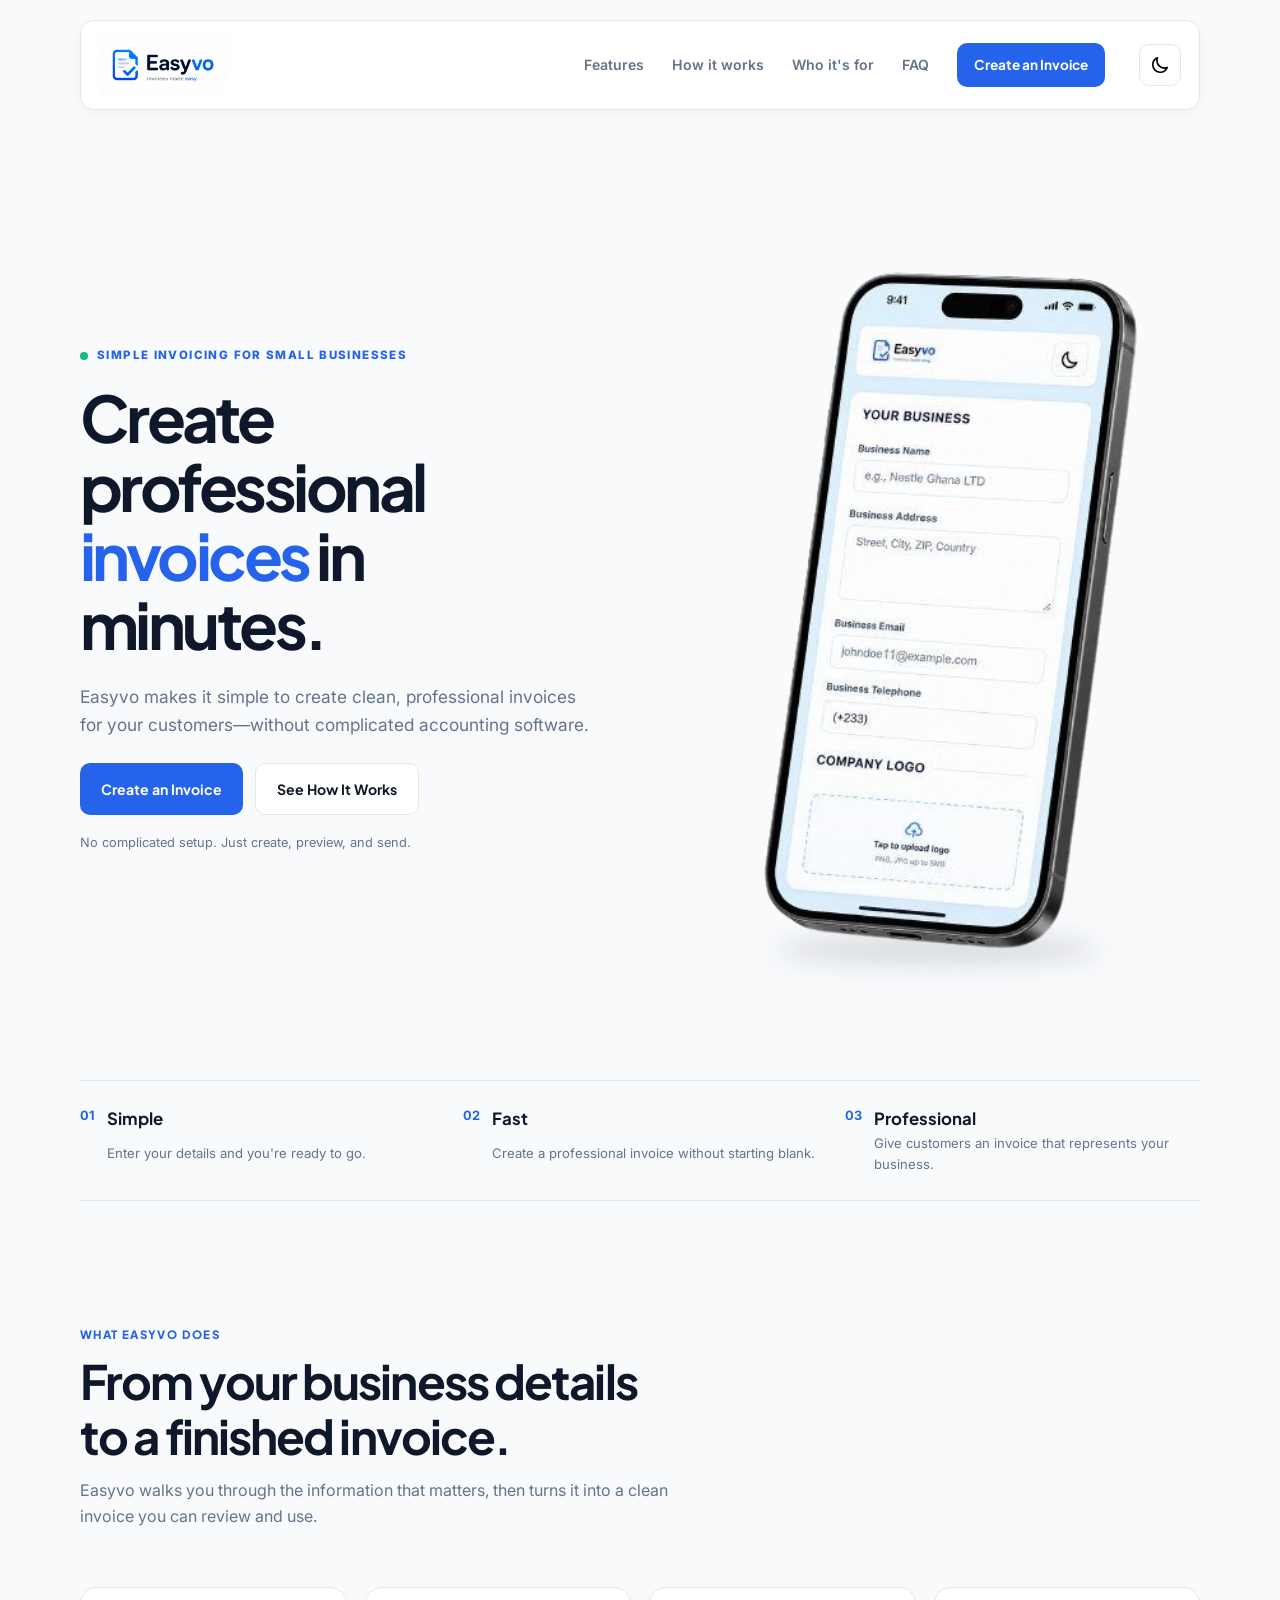
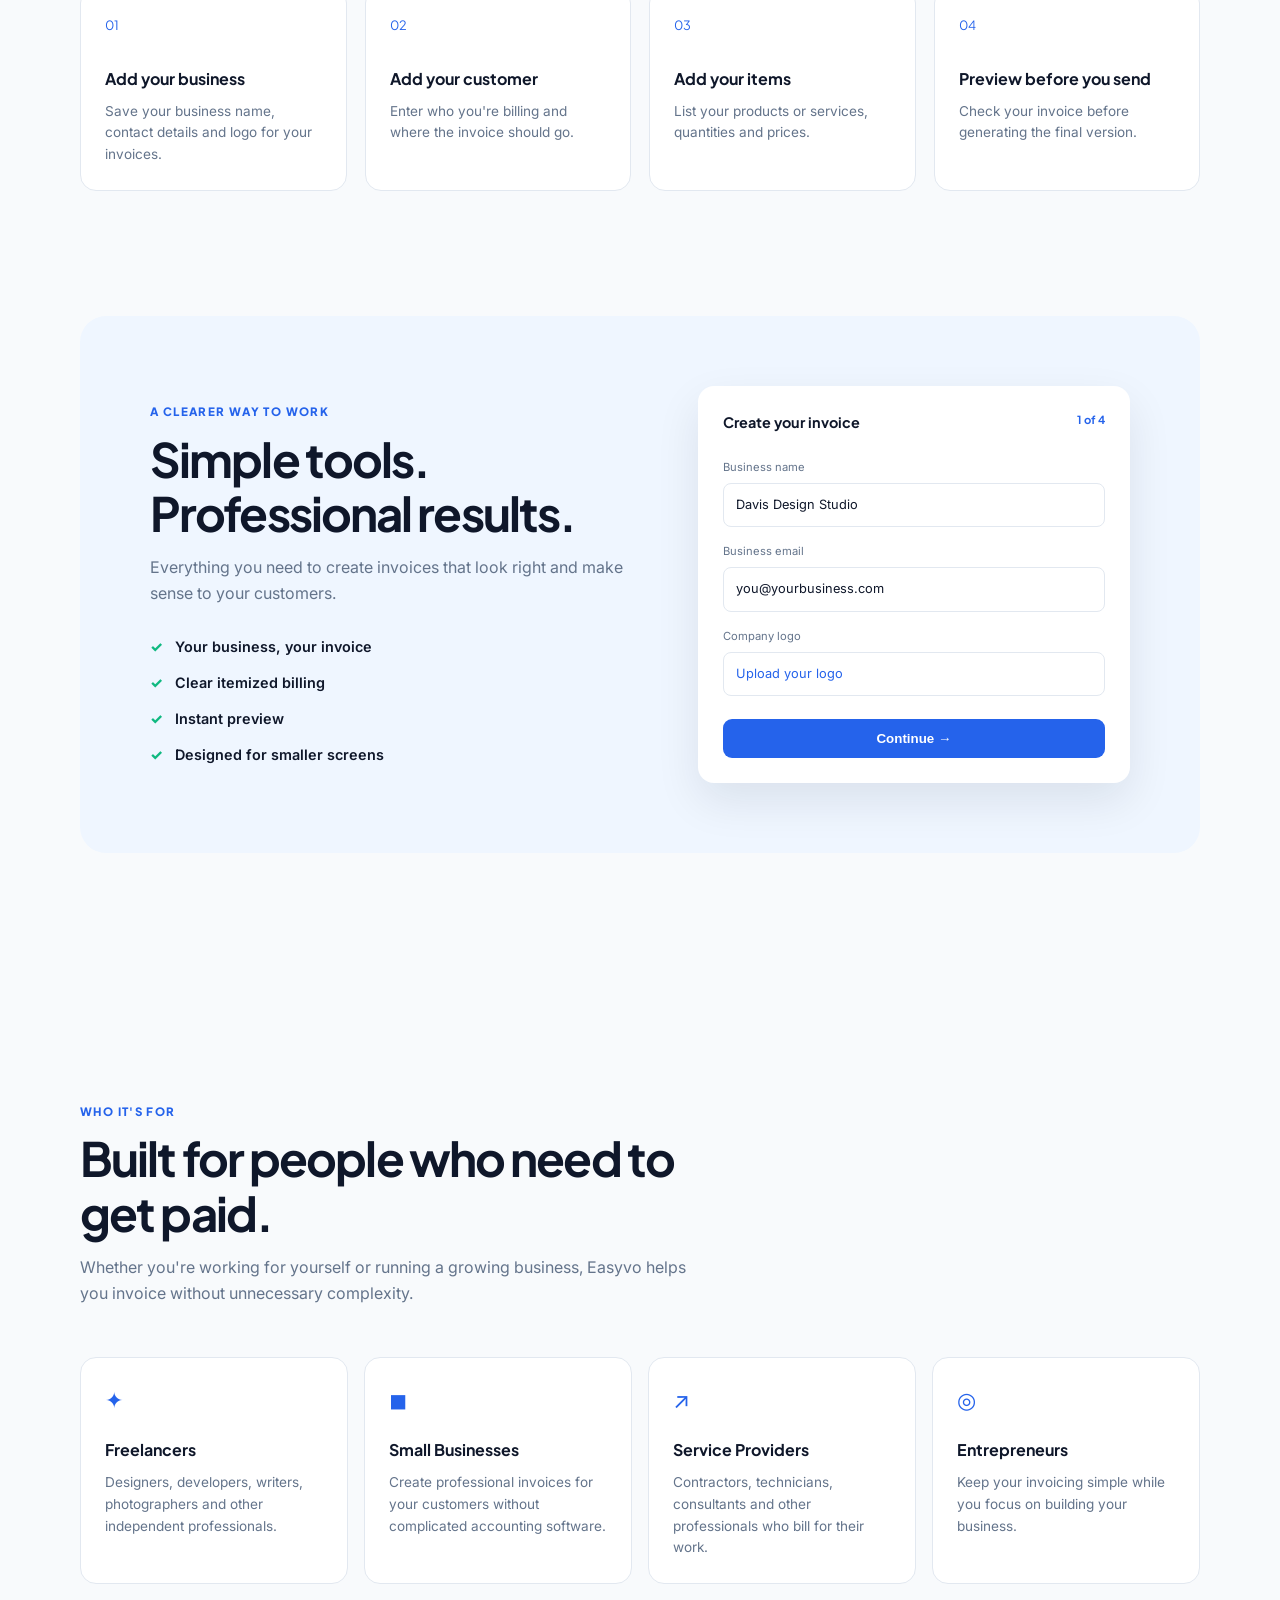
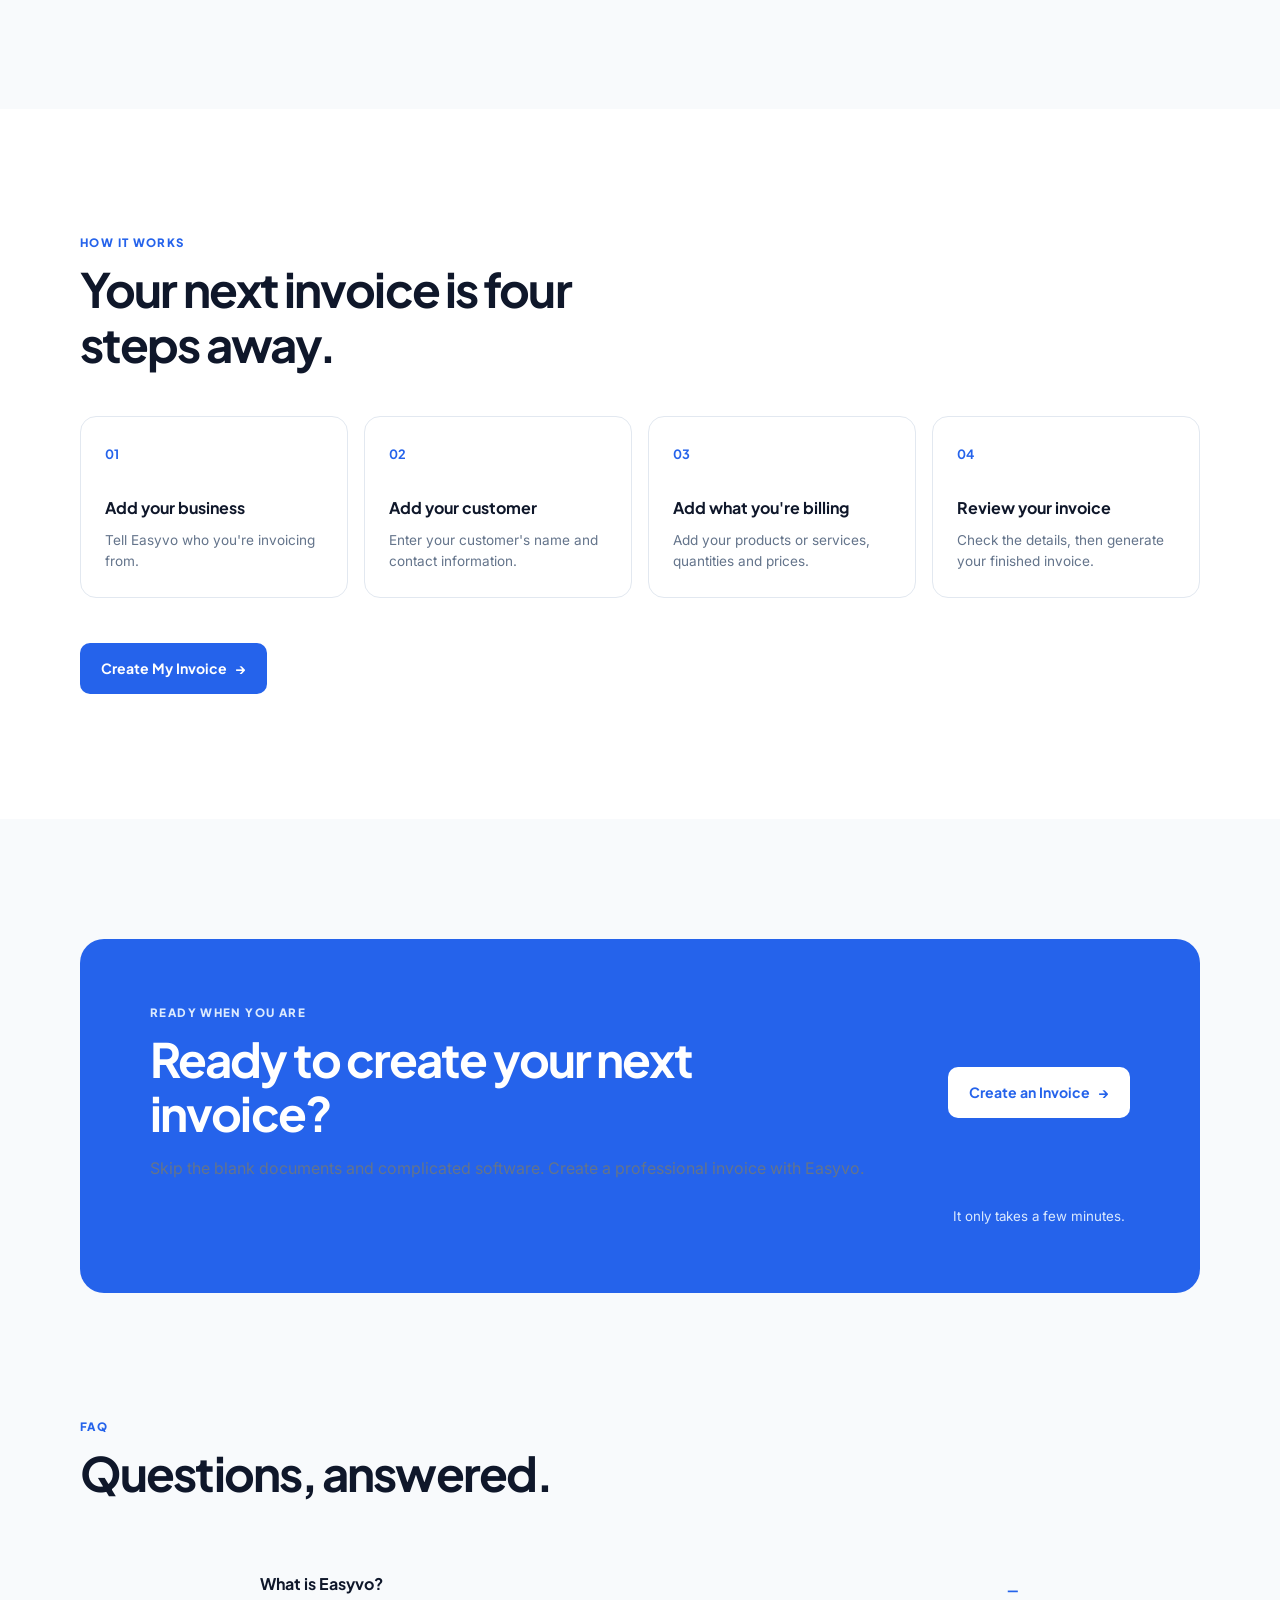
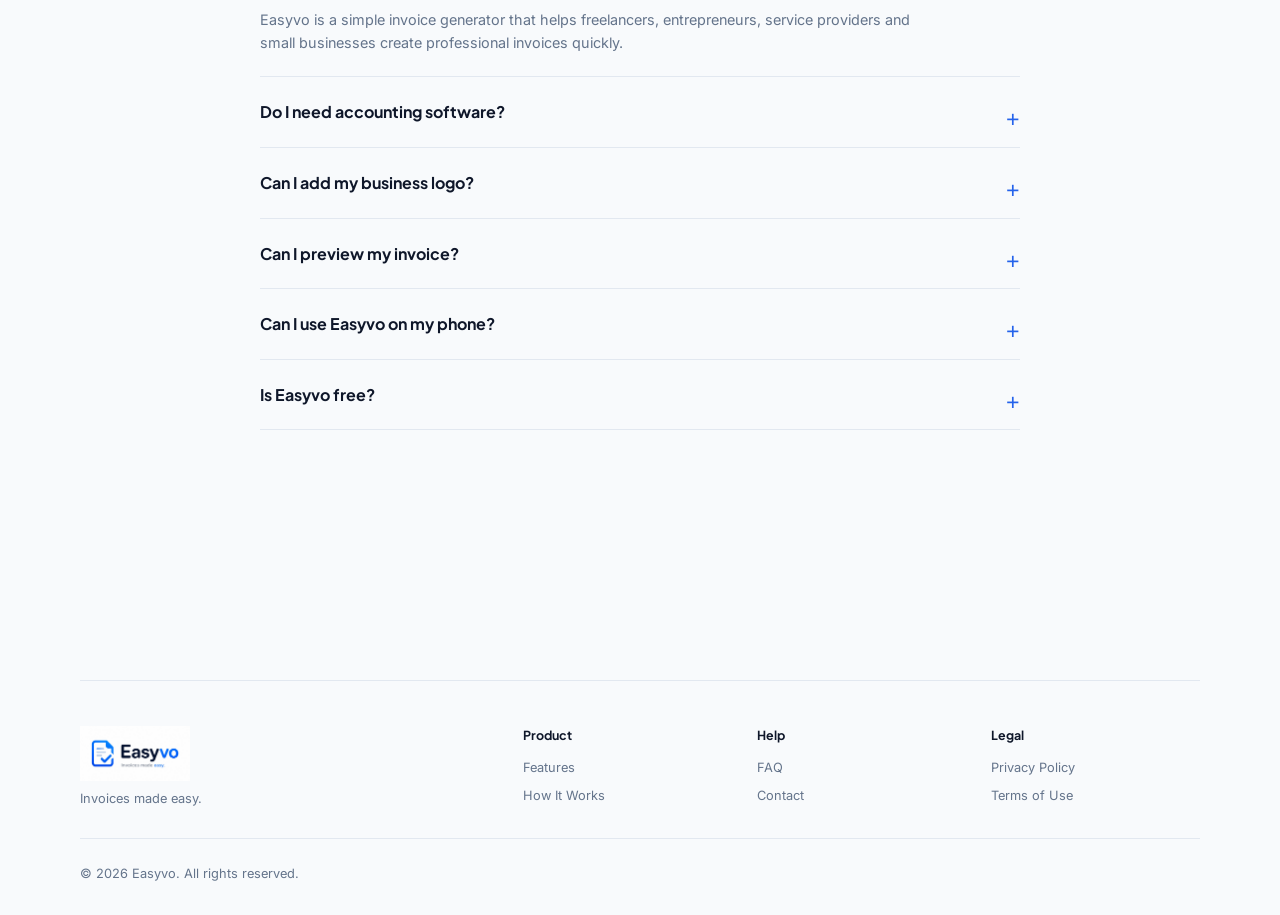
==== index.html @ 43d2e756 "complete" ====
<!DOCTYPE html>
<html lang="en">
<head>
    <meta charset="UTF-8">
    <meta name="viewport" content="width=device-width, initial-scale=1.0">
    <meta name="description" content="Easyvo makes it simple to create clean, professional invoices for your customers.">
    <title>Easyvo | Simple invoicing for small businesses</title>
    <link rel="preconnect" href="https://fonts.googleapis.com">
    <link rel="preconnect" href="https://fonts.gstatic.com" crossorigin>
    <link href="https://fonts.googleapis.com/css2?family=Inter:wght@400;500;600&family=Plus+Jakarta+Sans:wght@600;700;800&display=swap" rel="stylesheet">
    <link rel="stylesheet" href="landing-page.css">
    <script src="landing-page.js" defer></script>
</head>
<body>
    <header class="site-header">
        <nav class="top-navbar" aria-label="Top navigation">
            <a class="brand" href="#top" aria-label="Easyvo home">
                <img id="navbar-logo" src="./images/easyvo-light-mode-logo.jpg" alt="Easyvo." class="navbar-logo">
            </a>
            <div class="nav-menu">
                <ul class="nav-links">
                    <li><a href="#features">Features</a></li>
                    <li><a href="#how-it-works">How it works</a></li>
                    <li><a href="#who-its-for">Who it's for</a></li>
                    <li><a href="#faq">FAQ</a></li>
                </ul>
                <a href="invoice.html" class="nav-cta">Create an Invoice</a>
            </div>
            <div class="navbar-actions">
                <button id="mobile-menu-toggle" class="mobile-menu-toggle" type="button" aria-label="Open navigation menu" aria-expanded="false" aria-controls="nav-menu">
                    <span></span><span></span><span></span>
                </button>
                <button id="theme-toggle-btn" class="theme-toggle-btn" type="button" aria-label="Switch to dark mode">
                    <img id="theme-icon" src="./icon/moon.svg" alt="" class="theme-icon">
                </button>
            </div>
        </nav>
    </header>

    <main id="top">
        <section class="hero section-shell">
            <div class="hero-copy">
                <p class="eyebrow"><span aria-hidden="true"></span>Simple invoicing for small businesses</p>
                <h1>Create professional <em>invoices</em> in minutes.</h1>
                <p class="hero-description">Easyvo makes it simple to create clean, professional invoices for your customers—without complicated accounting software.</p>
                <div class="hero-actions">
                    <a href="#create" class="button button-primary">Create an Invoice</a>
                    <a href="#how-it-works" class="button button-secondary">See How It Works</a>
                </div>
                <p class="supporting-text">No complicated setup. Just create, preview, and send.</p>
            </div>
            <div class="hero-img" aria-label="Invoice preview illustration">
                <img src="./images/hero-mock-up-.png" alt="Easyvo invoice preview" class="float-img">
                <div class="img-shadow" aria-hidden="true"></div>
            </div>
        </section>

        <section class="value-strip section-shell" aria-label="Easyvo benefits">
            <div><b>01</b><strong>Simple</strong><span>Enter your details and you're ready to go.</span></div>
            <div><b>02</b><strong>Fast</strong><span>Create a professional invoice without starting blank.</span></div>
            <div><b>03</b><strong>Professional</strong><span>Give customers an invoice that represents your business.</span></div>
        </section>

        <section class="content-section section-shell" id="features">
            <div class="section-intro"><p class="section-label">WHAT EASYVO DOES</p><h2>From your business details to a finished invoice.</h2><p>Easyvo walks you through the information that matters, then turns it into a clean invoice you can review and use.</p></div>
            <div class="flow-grid">
                <article><span>01</span><h3>Add your business</h3><p>Save your business name, contact details and logo for your invoices.</p></article>
                <article><span>02</span><h3>Add your customer</h3><p>Enter who you're billing and where the invoice should go.</p></article>
                <article><span>03</span><h3>Add your items</h3><p>List your products or services, quantities and prices.</p></article>
                <article><span>04</span><h3>Preview before you send</h3><p>Check your invoice before generating the final version.</p></article>
            </div>
        </section>

        <section class="showcase section-shell">
            <div class="showcase-card"><div class="showcase-copy"><p class="section-label">A CLEARER WAY TO WORK</p><h2>Simple tools. Professional results.</h2><p>Everything you need to create invoices that look right and make sense to your customers.</p><ul><li>Your business, your invoice</li><li>Clear itemized billing</li><li>Instant preview</li><li>Designed for smaller screens</li></ul></div><div class="mini-form"><div class="mini-form-title">Create your invoice <span>1 of 4</span></div><label>Business name<span>Davis Design Studio</span></label><label>Business email<span>you@yourbusiness.com</span></label><label>Company logo<span class="upload">Upload your logo</span></label><button type="button">Continue →</button></div></div>
        </section>

        <section class="content-section section-shell" id="who-its-for">
            <div class="section-intro"><p class="section-label">WHO IT'S FOR</p><h2>Built for people who need to get paid.</h2><p>Whether you're working for yourself or running a growing business, Easyvo helps you invoice without unnecessary complexity.</p></div>
            <div class="audience-grid"><article><span>✦</span><h3>Freelancers</h3><p>Designers, developers, writers, photographers and other independent professionals.</p></article><article><span>◼</span><h3>Small Businesses</h3><p>Create professional invoices for your customers without complicated accounting software.</p></article><article><span>↗</span><h3>Service Providers</h3><p>Contractors, technicians, consultants and other professionals who bill for their work.</p></article><article><span>◎</span><h3>Entrepreneurs</h3><p>Keep your invoicing simple while you focus on building your business.</p></article></div>
        </section>

        <section class="steps-section section-shell" id="how-it-works">
            <div class="section-intro"><p class="section-label">HOW IT WORKS</p><h2>Your next invoice is four steps away.</h2></div>
            <div class="steps-grid"><article><b>01</b><h3>Add your business</h3><p>Tell Easyvo who you're invoicing from.</p></article><article><b>02</b><h3>Add your customer</h3><p>Enter your customer's name and contact information.</p></article><article><b>03</b><h3>Add what you're billing</h3><p>Add your products or services, quantities and prices.</p></article><article><b>04</b><h3>Review your invoice</h3><p>Check the details, then generate your finished invoice.</p></article></div>
            <a href="invoice.html" class="button button-primary">Create My Invoice <span aria-hidden="true">→</span></a>
        </section>

        <section class="final-cta section-shell" id="create">
            <div>
                <p class="section-label">READY WHEN YOU ARE</p>
                <h2>Ready to create your next invoice?</h2>
                <p class="desc">Skip the blank documents and complicated software. Create a professional invoice with Easyvo.</p>
            </div>
            <a href="invoice.html" class="button button-light">Create an Invoice <span aria-hidden="true">→</span>
            </a>
            <small>It only takes a few minutes.</small>
        </section>

        <section class="faq-section section-shell" id="faq"><div class="section-intro"><p class="section-label">FAQ</p><h2>Questions, answered.</h2></div><div class="faq-list"><details open><summary>What is Easyvo?</summary><p>Easyvo is a simple invoice generator that helps freelancers, entrepreneurs, service providers and small businesses create professional invoices quickly.</p></details><details><summary>Do I need accounting software?</summary><p>No. Easyvo is designed to keep invoice creation simple without requiring complicated accounting software.</p></details><details><summary>Can I add my business logo?</summary><p>Yes. You can add your business logo to personalize your invoices.</p></details><details><summary>Can I preview my invoice?</summary><p>Yes. Easyvo lets you review your invoice before generating the final version.</p></details><details><summary>Can I use Easyvo on my phone?</summary><p>Yes. Easyvo is designed with smaller screens in mind, making it easy to create invoices from your phone or tablet.</p></details><details><summary>Is Easyvo free?</summary><p>Easyvo is currently available as an MVP. Pricing and additional features may be introduced as the product grows.</p></details></div></section>
    </main>

    <footer class="site-footer"><div class="footer-brand"><img src="./images/easyvo-light-mode-logo.jpg" alt="Easyvo."><p>Invoices made easy.</p></div><div><b>Product</b><a href="#features">Features</a><a href="#how-it-works">How It Works</a></div><div><b>Help</b><a href="#faq">FAQ</a><a href="mailto:hello@easyvo.app">Contact</a></div><div><b>Legal</b><a href="#">Privacy Policy</a><a href="#">Terms of Use</a></div><p class="copyright">© 2026 Easyvo. All rights reserved.</p></footer>
</body>
</html>
---- landing-page.css ----
:root {
  --primary: #2563eb;
  --primary-dark: #1d4ed8;
  --accent: #10b981;
  --bg: #f8fafc;
  --surface: #fff;
  --text: #0f172a;
  --muted: #64748b;
  --border: #e2e8f0;
  --soft: #eff6ff;
  --shadow: 0 18px 45px rgba(15, 23, 42, .09);
  --radius: 20px;
}

[data-theme=dark] {
  --bg: #0f172a;
  --surface: #172033;
  --text: #f8fafc;
  --muted: #94a3b8;
  --border: #334155;
  --soft: #1e293b;
  --shadow: 0 18px 45px rgba(0, 0, 0, .25);
}

* {
  box-sizing: border-box;
  margin: 0;
  padding: 0;
}

html {
  scroll-behavior: smooth;
}

body {
  background: var(--bg);
  color: var(--text);
  font-family: Inter, sans-serif;
  line-height: 1.6;
}

h1,
h2,
h3,
.brand,
.button,
.nav-cta,
.section-label {
  font-family: "Plus Jakarta Sans", sans-serif;
}

a {
  color: inherit;
  text-decoration: none;
}

.section-shell {
  width: min(1120px, calc(100% - 48px));
  margin-inline: auto;
}

.site-header {
  padding-top: 20px;
}

.top-navbar {
  width: min(1120px, calc(100% - 48px));
  margin: auto;
  min-height: 72px;
  padding: 12px 18px;
  border: 1px solid var(--border);
  border-radius: 14px;
  background: var(--surface);
  display: flex;
  align-items: center;
  gap: 34px;
  box-shadow: 0 3px 12px rgba(15, 23, 42, .04);
}

.brand {
  display: flex;
  align-items: center;
  margin-right: auto;
}

.navbar-logo {
  width: 128px;
  height: auto;
  display: block;
  object-fit: contain;
}

.nav-links {
  display: flex;
  align-items: center;
  gap: 28px;
  list-style: none;
  font-size: .88rem;
  font-weight: 600;
  color: var(--muted);
}

.nav-links a:hover {
  color: var(--primary);
}

.navbar-actions {
  display: flex;
  align-items: center;
  gap: 14px;
}

.nav-cta,
.button {
  display: inline-flex;
  align-items: center;
  justify-content: center;
  gap: 8px;
  border-radius: 10px;
  font-weight: 700;
  transition: transform .2s, background .2s, box-shadow .2s;
}

.nav-cta {
  padding: 11px 17px;
  background: var(--primary);
  color: #fff;
  font-size: .85rem;
}

.nav-cta:hover,
.button-primary:hover {
  background: var(--primary-dark);
  transform: translateY(-2px);
}

.theme-toggle-btn {
  width: 42px;
  height: 42px;
  border: 1px solid var(--border);
  border-radius: 10px;
  background: var(--surface);
  display: grid;
  place-items: center;
  cursor: pointer;
}

.theme-toggle-btn:hover {
  border-color: var(--primary);
}

.theme-icon {
  width: 20px;
  height: 20px;
}

.hero {
  min-height: 620px;
  padding: 100px 0 90px;
  display: grid;
  grid-template-columns: 1fr 1fr;
  align-items: center;
  gap: 70px;
}

.eyebrow,
.section-label {
  color: var(--primary);
  font-size: .72rem;
  font-weight: 800;
  letter-spacing: .12em;
  text-transform: uppercase;
}

.eyebrow {
  display: flex;
  align-items: center;
  gap: 9px;
  margin-bottom: 18px;
}

.eyebrow span {
  width: 8px;
  height: 8px;
  background: var(--accent);
  border-radius: 50%;
}

.hero h1 {
  max-width: 560px;
  font-size: clamp(2.65rem, 5vw, 4.45rem);
  line-height: 1.08;
  letter-spacing: -.055em;
}

.hero h1 em {
  color: var(--primary);
  font-style: normal;
}

.hero-description {
  max-width: 510px;
  margin: 24px 0;
  color: var(--muted);
  font-size: 1.08rem;
}

.hero-actions {
  display: flex;
  flex-wrap: wrap;
  gap: 12px;
}

.button {
  padding: 14px 21px;
  font-size: .88rem;
}

.button-primary {
  background: var(--primary);
  color: #fff;
}

.button-secondary {
  border: 1px solid var(--border);
  background: var(--surface);
  color: var(--text);
}

.button-secondary:hover {
  border-color: var(--primary);
  color: var(--primary);
}

.supporting-text {
  margin-top: 18px;
  color: var(--muted);
  font-size: .8rem;
}

.product-preview {
  display: flex;
  justify-content: center;
}

.preview-window {
  width: min(100%, 450px);
  padding: 12px;
  border: 1px solid var(--border);
  border-radius: 24px;
  background: var(--surface);
  box-shadow: var(--shadow);
  transform: rotate(2deg);
}

.preview-topbar {
  display: flex;
  align-items: center;
  gap: 5px;
  padding: 4px 7px 14px;
  color: var(--muted);
  font-size: .75rem;
}

.preview-topbar span {
  width: 7px;
  height: 7px;
  border-radius: 50%;
  background: #cbd5e1;
}

.preview-topbar strong {
  margin-left: auto;
  margin-right: auto;
  font-size: .7rem;
  font-weight: 600;
}

.invoice-sheet {
  padding: 28px;
  border: 1px solid var(--border);
  border-radius: 12px;
  background: var(--surface);
}

.invoice-heading,
.invoice-meta,
.invoice-lines span,
.invoice-total {
  display: flex;
  justify-content: space-between;
}

.invoice-heading b {
  display: block;
  font-family: "Plus Jakarta Sans";
  font-size: 1.25rem;
}

.invoice-heading small,
.invoice-meta,
.invoice-lines {
  color: var(--muted);
  font-size: .66rem;
}

.invoice-mark {
  color: var(--primary);
  font-family: "Plus Jakarta Sans";
  font-weight: 800;
}

.invoice-meta {
  margin: 34px 0 28px;
  line-height: 1.7;
}

.invoice-meta b {
  color: var(--text);
}

.invoice-lines {
  border-top: 1px solid var(--border);
  border-bottom: 1px solid var(--border);
  padding: 17px 0;
  line-height: 2.5;
}

.invoice-lines b {
  color: var(--text);
}

.invoice-total {
  padding-top: 18px;
  font-size: .85rem;
}

.invoice-total b {
  color: var(--primary);
  font-size: 1.2rem;
}

.value-strip {
  display: grid;
  grid-template-columns: repeat(3, 1fr);
  gap: 28px;
  padding: 25px 0;
  border-top: 1px solid var(--border);
  border-bottom: 1px solid var(--border);
}

.value-strip div {
  display: grid;
  grid-template-columns: auto 1fr;
  column-gap: 12px;
}

.value-strip b {
  grid-row: span 2;
  color: var(--primary);
  font-size: .8rem;
}

.value-strip strong {
  font-family: "Plus Jakarta Sans";
  font-size: 1.05rem;
}

.value-strip span {
  color: var(--muted);
  font-size: .82rem;
}

.content-section,
.steps-section,
.faq-section {
  padding: 125px 0;
}

.section-intro {
  max-width: 610px;
}

.section-intro h2,
.showcase h2,
.final-cta h2 {
  margin: 10px 0 15px;
  font-size: clamp(2rem, 3.7vw, 3.1rem);
  line-height: 1.15;
  letter-spacing: -.04em;
}

.section-intro > p:last-child,
.showcase-copy > p:not(.section-label),
.final-cta p:last-of-type {
  color: var(--muted);
}

.flow-grid {
  display: grid;
  grid-template-columns: repeat(4, 1fr);
  gap: 18px;
  margin-top: 58px;
}

.flow-grid article,
.audience-grid article,
.steps-grid article {
  padding: 24px;
  border: 1px solid var(--border);
  border-radius: 16px;
  background: var(--surface);
}

.flow-grid span,
.steps-grid b {
  color: var(--primary);
  font-family: "Plus Jakarta Sans";
  font-size: .8rem;
}

.flow-grid h3,
.audience-grid h3,
.steps-grid h3 {
  margin: 28px 0 9px;
  font-size: 1rem;
  font-family: "Plus Jakarta Sans";
}

.flow-grid p,
.audience-grid p,
.steps-grid p {
  color: var(--muted);
  font-size: .85rem;
}

.showcase {
  padding-bottom: 125px;
}

.showcase-card {
  display: grid;
  grid-template-columns: 1.05fr .95fr;
  gap: 70px;
  align-items: center;
  padding: 70px;
  border-radius: 26px;
  background: var(--soft);
}

.showcase-copy ul {
  margin-top: 28px;
  list-style: none;
  display: grid;
  gap: 13px;
  font-size: .9rem;
  font-weight: 600;
}

.showcase-copy li:before {
  content: "✓";
  margin-right: 12px;
  color: var(--accent);
  font-weight: 800;
}

.mini-form {
  padding: 25px;
  border-radius: 16px;
  background: var(--surface);
  box-shadow: var(--shadow);
}

.mini-form-title {
  display: flex;
  justify-content: space-between;
  margin-bottom: 25px;
  font-family: "Plus Jakarta Sans";
  font-size: .9rem;
  font-weight: 700;
}

.mini-form-title span {
  color: var(--primary);
  font-size: .7rem;
}

.mini-form label {
  display: block;
  margin-top: 16px;
  color: var(--muted);
  font-size: .7rem;
}

.mini-form label span {
  display: block;
  margin-top: 6px;
  padding: 11px 12px;
  border: 1px solid var(--border);
  border-radius: 8px;
  color: var(--text);
  font-size: .8rem;
}

.mini-form .upload {
  color: var(--primary);
}

.mini-form button {
  width: 100%;
  margin-top: 23px;
  padding: 12px;
  border: 0;
  border-radius: 9px;
  background: var(--primary);
  color: #fff;
  font-weight: 700;
}

.audience-grid {
  display: grid;
  grid-template-columns: repeat(4, 1fr);
  gap: 16px;
  margin-top: 50px;
}

.audience-grid article span {
  color: var(--primary);
  font-size: 1.4rem;
}

.audience-grid h3 {
  margin-top: 20px;
}

.steps-section {
  background: var(--surface);
  width: 100%;
  padding-inline: max(24px, calc((100% - 1120px) / 2));
}

.steps-grid {
  display: grid;
  grid-template-columns: repeat(4, 1fr);
  gap: 16px;
  margin: 45px 0 35px;
}

.steps-section > .button {
  margin-top: 10px;
}

.final-cta {
  display: grid;
  grid-template-columns: 1fr auto;
  align-items: center;
  gap: 25px;
  margin-top: 120px;
  padding: 65px 70px;
  border-radius: 24px;
  background: var(--primary);
  color: #fff;
}

.final-cta .section-label,
.final-cta p {
  color: #dbeafe;
}
.desc{
    color: rgb(214, 234, 243);
}
.final-cta h2 {
  max-width: 570px;
}

.button-light {
  background: #fff;
  color: var(--primary);
}

.button-light:hover {
  transform: translateY(-2px);
  box-shadow: 0 8px 20px rgba(0, 0, 0, .14);
}

.final-cta small {
  grid-column: 2;
  text-align: center;
  color: #dbeafe;
}

.faq-list {
  max-width: 760px;
  margin: 48px auto 0;
}

.faq-list details {
  padding: 22px 0;
  border-bottom: 1px solid var(--border);
}

summary {
  cursor: pointer;
  list-style: none;
  font-family: "Plus Jakarta Sans";
  font-weight: 700;
}

summary::-webkit-details-marker {
  display: none;
}

summary:after {
  content: "+";
  float: right;
  color: var(--primary);
  font-size: 1.4rem;
  font-weight: 400;
}

.faq-list details[open] summary:after {
  content: "−";
}

.faq-list details p {
  max-width: 680px;
  margin-top: 12px;
  color: var(--muted);
  font-size: .9rem;
}

.site-footer {
  width: min(1120px, calc(100% - 48px));
  margin: 125px auto 0;
  padding: 45px 0 30px;
  border-top: 1px solid var(--border);
  display: grid;
  grid-template-columns: 2fr 1fr 1fr 1fr;
  gap: 25px;
}

.site-footer img {
  width: 110px;
}

.site-footer p,
.site-footer a {
  display: block;
  color: var(--muted);
  font-size: .8rem;
}

.site-footer b {
  display: block;
  margin-bottom: 12px;
  font-family: "Plus Jakarta Sans";
  font-size: .78rem;
}

.site-footer a {
  margin: 7px 0;
}

.site-footer a:hover {
  color: var(--primary);
}

.copyright {
  grid-column: 1/-1;
  padding-top: 25px;
  border-top: 1px solid var(--border);
}

@media (max-width: 800px) {
  .top-navbar {
    gap: 15px;
  }

  .nav-links {
    gap: 14px;
  }

  .hero {
    grid-template-columns: 1fr;
    gap: 50px;
    padding: 75px 0;
  }

  .hero-copy {
    max-width: 650px;
  }

  .product-preview {
    justify-content: flex-start;
  }

  .value-strip,
  .flow-grid,
  .audience-grid,
  .steps-grid {
    grid-template-columns: repeat(2, 1fr);
  }

  .showcase-card {
    grid-template-columns: 1fr;
    gap: 40px;
    padding: 40px;
  }

  .final-cta {
    grid-template-columns: 1fr;
    margin-top: 80px;
    padding: 45px 35px;
  }

  .final-cta small {
    grid-column: auto;
    text-align: left;
  }

  .site-footer {
    grid-template-columns: repeat(3, 1fr);
  }

  .footer-brand {
    grid-column: 1/-1;
  }
}

@media (max-width: 600px) {
  .section-shell {
    width: min(100% - 32px, 1120px);
  }

  .top-navbar {
    width: calc(100% - 32px);
    padding: 10px 12px;
  }

  .nav-links,
  .nav-cta {
    display: none;
  }

  .navbar-logo {
    width: 112px;
  }

  .navbar-actions {
    margin-left: auto;
  }

  .hero {
    padding: 60px 0;
  }

  .hero h1 {
    font-size: clamp(2.45rem, 12vw, 3.5rem);
  }

  .hero-description {
    font-size: .98rem;
  }

  .hero-actions {
    flex-direction: column;
    align-items: stretch;
  }

  .button {
    width: 100%;
  }

  .preview-window {
    transform: none;
  }

  .invoice-sheet {
    padding: 20px;
  }

  .value-strip,
  .flow-grid,
  .audience-grid,
  .steps-grid {
    grid-template-columns: 1fr;
  }

  .value-strip {
    gap: 18px;
  }

  .content-section,
  .steps-section,
  .faq-section {
    padding: 80px 0;
  }

  .showcase {
    padding-bottom: 80px;
  }

  .showcase-card {
    padding: 28px 22px;
  }

  .final-cta {
    margin-top: 65px;
  }

  .site-footer {
    width: calc(100% - 32px);
    grid-template-columns: repeat(2, 1fr);
    margin-top: 80px;
  }

  .footer-brand {
    grid-column: 1/-1;
  }

  .copyright {
    grid-column: 1/-1;
  }
}

.nav-menu {
  display: flex;
  align-items: center;
  gap: 28px;
}

.mobile-menu-toggle {
  display: none;
  width: 42px;
  height: 42px;
  padding: 9px;
  border: 1px solid var(--border);
  border-radius: 10px;
  background: var(--surface);
  cursor: pointer;
}

.mobile-menu-toggle span {
  display: block;
  width: 20px;
  height: 2px;
  margin: 4px auto;
  background: var(--text);
  transition: transform .2s, opacity .2s;
}

.hero-img {
  position: relative;
  display: flex;
  align-items: center;
  justify-content: center;
  min-height: 390px;
}

.float-img {
  position: relative;
  z-index: 1;
  display: block;
  width: min(100%, 520px);
  height: auto;
  animation: float 3s ease-in-out infinite;
  will-change: transform;
}

.img-shadow {
  position: absolute;
  bottom: 28px;
  width: 62%;
  height: 24px;
  border-radius: 50%;
  background: rgba(15, 23, 42, .16);
  filter: blur(13px);
}

@keyframes float {
  0%,
  100% {
    transform: translateY(0);
  }

  50% {
    transform: translateY(-30px);
  }
}

@media (max-width: 600px) {
  .top-navbar {
    position: relative;
  }

  .mobile-menu-toggle {
    display: block;
  }

  .nav-menu {
    display: none;
  }

  .top-navbar.menu-open .nav-menu {
    position: absolute;
    z-index: 10;
    top: calc(100% + 8px);
    left: 0;
    right: 0;
    display: flex;
    flex-direction: column;
    align-items: stretch;
    gap: 14px;
    padding: 16px;
    border: 1px solid var(--border);
    border-radius: 14px;
    background: var(--surface);
    box-shadow: var(--shadow);
  }

  .top-navbar.menu-open .nav-links {
    display: flex;
    flex-direction: column;
    align-items: stretch;
    gap: 0;
  }

  .top-navbar.menu-open .nav-links a {
    display: block;
    padding: 10px 4px;
  }

  .top-navbar.menu-open .nav-cta {
    display: inline-flex;
    width: 100%;
  }

  .top-navbar.menu-open .mobile-menu-toggle span:nth-child(1) {
    transform: translateY(6px) rotate(45deg);
  }

  .top-navbar.menu-open .mobile-menu-toggle span:nth-child(2) {
    opacity: 0;
  }

  .top-navbar.menu-open .mobile-menu-toggle span:nth-child(3) {
    transform: translateY(-6px) rotate(-45deg);
  }

  .hero-img {
    min-height: 280px;
  }

  .float-img {
    width: min(100%, 390px);
  }
}
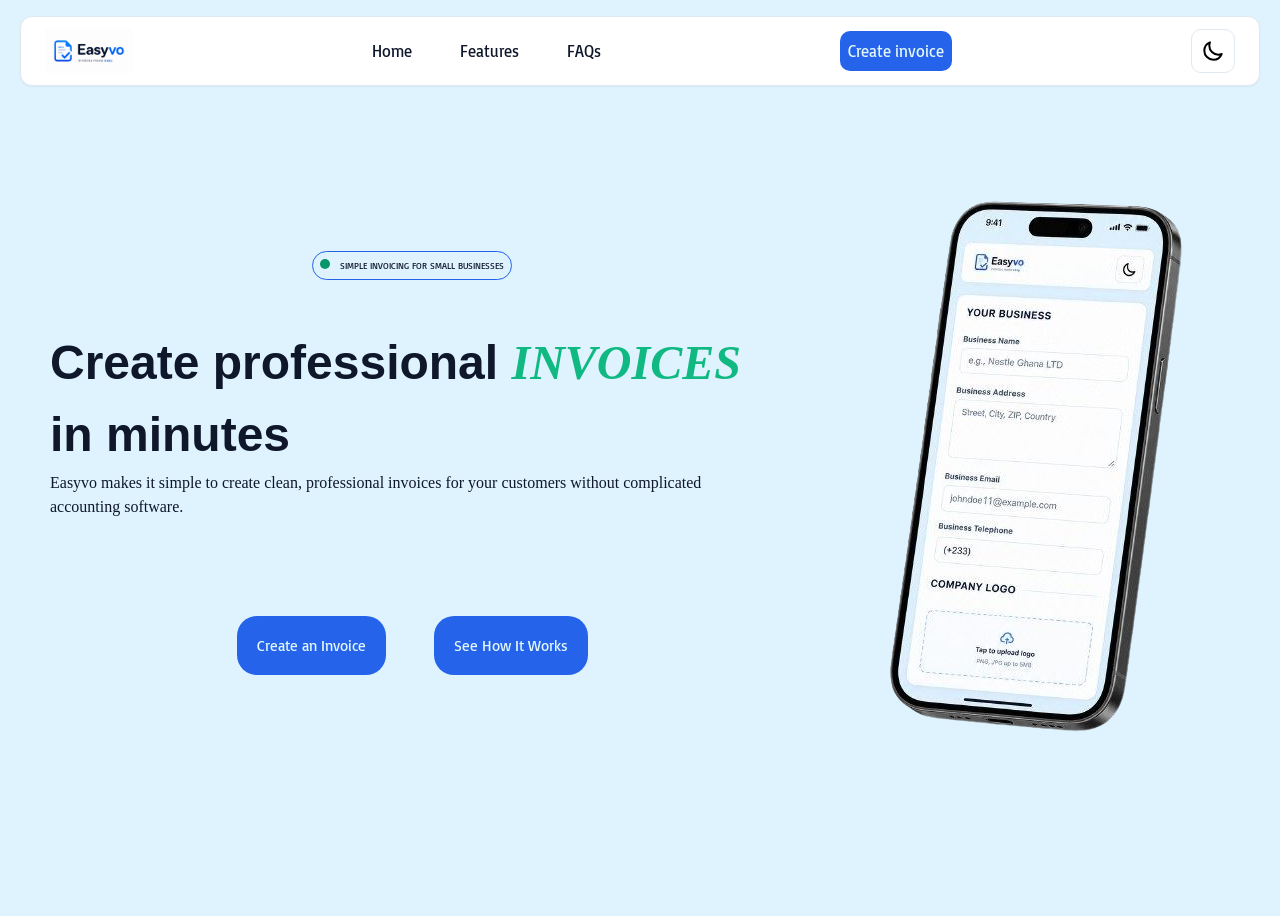
==== commit ba6fa07e: "added old" ====
--- a/index.html
+++ b/index.html
@@ -3,103 +3,66 @@
 <head>
     <meta charset="UTF-8">
     <meta name="viewport" content="width=device-width, initial-scale=1.0">
-    <meta name="description" content="Easyvo makes it simple to create clean, professional invoices for your customers.">
-    <title>Easyvo | Simple invoicing for small businesses</title>
+    <title>Easyvo Invoice Generator</title>
+    <link rel="stylesheet" href="landing-page.css">
+    <script src="landing-page.js" defer></script>
+
+    <!-- Font Family -->
     <link rel="preconnect" href="https://fonts.googleapis.com">
     <link rel="preconnect" href="https://fonts.gstatic.com" crossorigin>
-    <link href="https://fonts.googleapis.com/css2?family=Inter:wght@400;500;600&family=Plus+Jakarta+Sans:wght@600;700;800&display=swap" rel="stylesheet">
-    <link rel="stylesheet" href="landing-page.css">
-    <script src="landing-page.js" defer></script>
+    <link href="https://fonts.googleapis.com/css2?family=Basic&display=swap" rel="stylesheet">
+
 </head>
 <body>
-    <header class="site-header">
-        <nav class="top-navbar" aria-label="Top navigation">
-            <a class="brand" href="#top" aria-label="Easyvo home">
-                <img id="navbar-logo" src="./images/easyvo-light-mode-logo.jpg" alt="Easyvo." class="navbar-logo">
-            </a>
-            <div class="nav-menu">
-                <ul class="nav-links">
-                    <li><a href="#features">Features</a></li>
-                    <li><a href="#how-it-works">How it works</a></li>
-                    <li><a href="#who-its-for">Who it's for</a></li>
-                    <li><a href="#faq">FAQ</a></li>
-                </ul>
-                <a href="invoice.html" class="nav-cta">Create an Invoice</a>
+    <!-- Top Navbar -->
+    <nav class="top-navbar" role="navigation" aria-label="Top navigation">
+        <div class="navbar-left">
+            <img id="navbar-logo" src="./images/easyvo-light-mode-logo.jpg" alt="EasyVO Logo" class="navbar-logo">
+        </div>
+        <ul class="nav-links">
+            <li><a href="#">Home</a></li>
+            <li><a href="#">Features</a></li>
+            <li><a href="#">FAQs</a></li>
+        </ul>
+        <!-- Nav-CTA -->
+        <a href="#" class="nav-cta">Create invoice</a>
+        <div class="navbar-right">
+            <button id="theme-toggle-btn" class="theme-toggle-btn" aria-label="Toggle dark mode">
+                <img id="theme-icon" src="./icon/moon.svg" alt="Toggle theme" class="theme-icon">
+            </button>
+        </div>
+    </nav>
+    <!-- Hero Section -->
+     <section class="hero">
+        <div class="hero-content">
+            <div class="hero-text">
+                <div class="eye-brow">
+                    <span></span>
+                    <p>SIMPLE INVOICING FOR SMALL BUSINESSES</p>
+                </div>
+                <article class="main-text">
+                    <h2>Create professional <span>invoices</span> in minutes</h2>
+                    <p> 
+                    Easyvo makes it simple to create clean, professional invoices for your customers without
+                    complicated accounting software.
+                    </p>
+                </article>
+                <!-- Hero CTA -->
+                    <div class="hero-buttons">
+                        <button class="primary-cta">
+                        Create an Invoice
+                        </button>
+                        <button class="secondary-cta">
+                        See How It Works
+                        </button>
+                    </div>
             </div>
-            <div class="navbar-actions">
-                <button id="mobile-menu-toggle" class="mobile-menu-toggle" type="button" aria-label="Open navigation menu" aria-expanded="false" aria-controls="nav-menu">
-                    <span></span><span></span><span></span>
-                </button>
-                <button id="theme-toggle-btn" class="theme-toggle-btn" type="button" aria-label="Switch to dark mode">
-                    <img id="theme-icon" src="./icon/moon.svg" alt="" class="theme-icon">
-                </button>
+            <div class="hero-img">
+                <img src="/images/hero-mock-up-.png" alt="Invoice Mockup" class="float-img">
+                <div class="img-shadow"></div>
             </div>
-        </nav>
-    </header>
-
-    <main id="top">
-        <section class="hero section-shell">
-            <div class="hero-copy">
-                <p class="eyebrow"><span aria-hidden="true"></span>Simple invoicing for small businesses</p>
-                <h1>Create professional <em>invoices</em> in minutes.</h1>
-                <p class="hero-description">Easyvo makes it simple to create clean, professional invoices for your customers—without complicated accounting software.</p>
-                <div class="hero-actions">
-                    <a href="#create" class="button button-primary">Create an Invoice</a>
-                    <a href="#how-it-works" class="button button-secondary">See How It Works</a>
-                </div>
-                <p class="supporting-text">No complicated setup. Just create, preview, and send.</p>
-            </div>
-            <div class="hero-img" aria-label="Invoice preview illustration">
-                <img src="./images/hero-mock-up-.png" alt="Easyvo invoice preview" class="float-img">
-                <div class="img-shadow" aria-hidden="true"></div>
-            </div>
-        </section>
-
-        <section class="value-strip section-shell" aria-label="Easyvo benefits">
-            <div><b>01</b><strong>Simple</strong><span>Enter your details and you're ready to go.</span></div>
-            <div><b>02</b><strong>Fast</strong><span>Create a professional invoice without starting blank.</span></div>
-            <div><b>03</b><strong>Professional</strong><span>Give customers an invoice that represents your business.</span></div>
-        </section>
-
-        <section class="content-section section-shell" id="features">
-            <div class="section-intro"><p class="section-label">WHAT EASYVO DOES</p><h2>From your business details to a finished invoice.</h2><p>Easyvo walks you through the information that matters, then turns it into a clean invoice you can review and use.</p></div>
-            <div class="flow-grid">
-                <article><span>01</span><h3>Add your business</h3><p>Save your business name, contact details and logo for your invoices.</p></article>
-                <article><span>02</span><h3>Add your customer</h3><p>Enter who you're billing and where the invoice should go.</p></article>
-                <article><span>03</span><h3>Add your items</h3><p>List your products or services, quantities and prices.</p></article>
-                <article><span>04</span><h3>Preview before you send</h3><p>Check your invoice before generating the final version.</p></article>
-            </div>
-        </section>
-
-        <section class="showcase section-shell">
-            <div class="showcase-card"><div class="showcase-copy"><p class="section-label">A CLEARER WAY TO WORK</p><h2>Simple tools. Professional results.</h2><p>Everything you need to create invoices that look right and make sense to your customers.</p><ul><li>Your business, your invoice</li><li>Clear itemized billing</li><li>Instant preview</li><li>Designed for smaller screens</li></ul></div><div class="mini-form"><div class="mini-form-title">Create your invoice <span>1 of 4</span></div><label>Business name<span>Davis Design Studio</span></label><label>Business email<span>you@yourbusiness.com</span></label><label>Company logo<span class="upload">Upload your logo</span></label><button type="button">Continue →</button></div></div>
-        </section>
-
-        <section class="content-section section-shell" id="who-its-for">
-            <div class="section-intro"><p class="section-label">WHO IT'S FOR</p><h2>Built for people who need to get paid.</h2><p>Whether you're working for yourself or running a growing business, Easyvo helps you invoice without unnecessary complexity.</p></div>
-            <div class="audience-grid"><article><span>✦</span><h3>Freelancers</h3><p>Designers, developers, writers, photographers and other independent professionals.</p></article><article><span>◼</span><h3>Small Businesses</h3><p>Create professional invoices for your customers without complicated accounting software.</p></article><article><span>↗</span><h3>Service Providers</h3><p>Contractors, technicians, consultants and other professionals who bill for their work.</p></article><article><span>◎</span><h3>Entrepreneurs</h3><p>Keep your invoicing simple while you focus on building your business.</p></article></div>
-        </section>
-
-        <section class="steps-section section-shell" id="how-it-works">
-            <div class="section-intro"><p class="section-label">HOW IT WORKS</p><h2>Your next invoice is four steps away.</h2></div>
-            <div class="steps-grid"><article><b>01</b><h3>Add your business</h3><p>Tell Easyvo who you're invoicing from.</p></article><article><b>02</b><h3>Add your customer</h3><p>Enter your customer's name and contact information.</p></article><article><b>03</b><h3>Add what you're billing</h3><p>Add your products or services, quantities and prices.</p></article><article><b>04</b><h3>Review your invoice</h3><p>Check the details, then generate your finished invoice.</p></article></div>
-            <a href="invoice.html" class="button button-primary">Create My Invoice <span aria-hidden="true">→</span></a>
-        </section>
-
-        <section class="final-cta section-shell" id="create">
-            <div>
-                <p class="section-label">READY WHEN YOU ARE</p>
-                <h2>Ready to create your next invoice?</h2>
-                <p class="desc">Skip the blank documents and complicated software. Create a professional invoice with Easyvo.</p>
-            </div>
-            <a href="invoice.html" class="button button-light">Create an Invoice <span aria-hidden="true">→</span>
-            </a>
-            <small>It only takes a few minutes.</small>
-        </section>
-
-        <section class="faq-section section-shell" id="faq"><div class="section-intro"><p class="section-label">FAQ</p><h2>Questions, answered.</h2></div><div class="faq-list"><details open><summary>What is Easyvo?</summary><p>Easyvo is a simple invoice generator that helps freelancers, entrepreneurs, service providers and small businesses create professional invoices quickly.</p></details><details><summary>Do I need accounting software?</summary><p>No. Easyvo is designed to keep invoice creation simple without requiring complicated accounting software.</p></details><details><summary>Can I add my business logo?</summary><p>Yes. You can add your business logo to personalize your invoices.</p></details><details><summary>Can I preview my invoice?</summary><p>Yes. Easyvo lets you review your invoice before generating the final version.</p></details><details><summary>Can I use Easyvo on my phone?</summary><p>Yes. Easyvo is designed with smaller screens in mind, making it easy to create invoices from your phone or tablet.</p></details><details><summary>Is Easyvo free?</summary><p>Easyvo is currently available as an MVP. Pricing and additional features may be introduced as the product grows.</p></details></div></section>
-    </main>
-
-    <footer class="site-footer"><div class="footer-brand"><img src="./images/easyvo-light-mode-logo.jpg" alt="Easyvo."><p>Invoices made easy.</p></div><div><b>Product</b><a href="#features">Features</a><a href="#how-it-works">How It Works</a></div><div><b>Help</b><a href="#faq">FAQ</a><a href="mailto:hello@easyvo.app">Contact</a></div><div><b>Legal</b><a href="#">Privacy Policy</a><a href="#">Terms of Use</a></div><p class="copyright">© 2026 Easyvo. All rights reserved.</p></footer>
+            
+        </div>
+     </section>
 </body>
-</html>
+</html>
--- a/landing-page.css
+++ b/landing-page.css
@@ -1,957 +1,364 @@
 :root {
-  --primary: #2563eb;
-  --primary-dark: #1d4ed8;
-  --accent: #10b981;
-  --bg: #f8fafc;
-  --surface: #fff;
-  --text: #0f172a;
-  --muted: #64748b;
-  --border: #e2e8f0;
-  --soft: #eff6ff;
-  --shadow: 0 18px 45px rgba(15, 23, 42, .09);
-  --radius: 20px;
-}
-
-[data-theme=dark] {
-  --bg: #0f172a;
-  --surface: #172033;
-  --text: #f8fafc;
-  --muted: #94a3b8;
-  --border: #334155;
-  --soft: #1e293b;
-  --shadow: 0 18px 45px rgba(0, 0, 0, .25);
-}
-
-* {
-  box-sizing: border-box;
-  margin: 0;
-  padding: 0;
-}
-
-html {
-  scroll-behavior: smooth;
-}
-
+    /* =========================
+       EASYVO BRAND COLORS
+    ========================= */
+
+    --primary: #2563EB;
+    --primary-light: #60A5FA;
+    --primary-dark: #1D4ED8;
+
+    --accent: #10B981;
+    --accent-dark: #059669;
+
+    /* =========================
+       LIGHT MODE
+    ========================= */
+
+    --bg: #FFFFFF;
+    --bg-secondary: #dff3ff;
+    --surface: #FFFFFF;
+    --surface-secondary: #F3F4F6;
+
+    --text-primary: #0F172A;
+    --text-secondary: #475569;
+    --text-muted: #64748B;
+
+    --border: #E2E8F0;
+    --border-light: #F1F5F9;
+
+    --button-text: #e2f8f8;
+    /* =========================
+       STATUS COLORS
+    ========================= */
+
+    --success: #10B981;
+    --warning: #F59E0B;
+    --danger: #EF4444;
+    --info: #3B82F6;
+
+    /* =========================
+       INTERACTION
+    ========================= */
+
+    --primary-hover: #1D4ED8;
+    --primary-active: #1E40AF;
+
+    /* =========================
+       INVOICE
+    ========================= */
+
+    --invoice-bg: #FFFFFF;
+    --invoice-text: #0F172A;
+    --invoice-muted: #64748B;
+    --invoice-border: #E2E8F0;
+    --invoice-accent: #2563EB;
+
+    /* =========================
+       SHADOWS
+    ========================= */
+
+    --shadow-sm:
+        0 1px 2px rgba(15, 23, 42, 0.05);
+
+    --shadow-md:
+        0 4px 12px rgba(15, 23, 42, 0.08);
+
+    --shadow-lg:
+        0 10px 30px rgba(15, 23, 42, 0.10);
+
+    /* =========================
+       RADIUS
+    ========================= */
+
+    --radius-sm: 8px;
+    --radius-md: 12px;
+    --radius-lg: 16px;
+    --radius-xl: 20px;
+
+    /* =========================
+       TRANSITIONS
+    ========================= */
+
+    --transition-fast: 150ms ease;
+    --transition-normal: 250ms ease;
+}
+
+[data-theme="dark"] {
+    /* =========================
+       DARK MODE
+    ========================= */
+
+    --bg: #0F172A;
+    --bg-secondary: #111827;
+
+    --surface: #172033;
+    --surface-secondary: #1E293B;
+
+    --text-primary: #F8FAFC;
+    --text-secondary: #CBD5E1;
+    --text-muted: #94A3B8;
+
+    --border: #334155;
+    --border-light: #1E293B;
+
+    --button-text: #ecfdff;
+
+    /* =========================
+       BRAND
+    ========================= */
+
+    --primary: #3B82F6;
+    --primary-light: #60A5FA;
+    --primary-dark: #2563EB;
+
+    --accent: #10B981;
+    --accent-dark: #059669;
+
+    /* =========================
+       INTERACTION
+    ========================= */
+
+    --primary-hover: #60A5FA;
+    --primary-active: #2563EB;
+
+    /* =========================
+       INVOICE
+    ========================= */
+
+    /*
+       Keep the actual invoice white.
+       The invoice is a document, not an app surface.
+    */
+
+    --invoice-bg: #FFFFFF;
+    --invoice-text: #0F172A;
+    --invoice-muted: #64748B;
+    --invoice-border: #E2E8F0;
+    --invoice-accent: #2563EB;
+
+    /* =========================
+       SHADOWS
+    ========================= */
+
+    --shadow-sm:
+        0 1px 2px rgba(0, 0, 0, 0.20);
+
+    --shadow-md:
+        0 4px 12px rgba(0, 0, 0, 0.25);
+
+    --shadow-lg:
+        0 10px 30px rgba(0, 0, 0, 0.35);
+}
+
+*{
+    margin: 0;
+    padding: 0;
+    box-sizing: border-box;
+    font-family: "Basic", sans-serif;
+}
 body {
-  background: var(--bg);
-  color: var(--text);
-  font-family: Inter, sans-serif;
-  line-height: 1.6;
-}
-
-h1,
-h2,
-h3,
-.brand,
-.button,
-.nav-cta,
-.section-label {
-  font-family: "Plus Jakarta Sans", sans-serif;
-}
-
-a {
-  color: inherit;
-  text-decoration: none;
-}
-
-.section-shell {
-  width: min(1120px, calc(100% - 48px));
-  margin-inline: auto;
-}
-
-.site-header {
-  padding-top: 20px;
-}
-
+   background: var(--bg-secondary);
+   color: var(--text-primary);
+   padding: 0;
+   min-height: 100vh;
+   line-height: 1.5;
+}
+
+/* ===== TOP NAVBAR ===== */
 .top-navbar {
-  width: min(1120px, calc(100% - 48px));
-  margin: auto;
-  min-height: 72px;
-  padding: 12px 18px;
-  border: 1px solid var(--border);
-  border-radius: 14px;
-  background: var(--surface);
-  display: flex;
-  align-items: center;
-  gap: 34px;
-  box-shadow: 0 3px 12px rgba(15, 23, 42, .04);
-}
-
-.brand {
-  display: flex;
-  align-items: center;
-  margin-right: auto;
+   margin-inline: 30px;
+   display: flex;
+   align-items: center;
+   justify-content: space-between;
+   padding: 0.75rem 1.5rem;
+   background: var(--bg);
+   border-radius: 12px;
+   margin: 1rem auto;
+   max-width: 1240px;
+   border: 1px solid var(--border);
+   box-shadow: var(--shadow-sm);
+}
+
+.navbar-left {
+   display: flex;
+   align-items: center;
 }
 
 .navbar-logo {
-  width: 128px;
-  height: auto;
-  display: block;
-  object-fit: contain;
-}
-
-.nav-links {
-  display: flex;
-  align-items: center;
-  gap: 28px;
-  list-style: none;
-  font-size: .88rem;
-  font-weight: 600;
-  color: var(--muted);
-}
-
-.nav-links a:hover {
-  color: var(--primary);
-}
-
-.navbar-actions {
-  display: flex;
-  align-items: center;
-  gap: 14px;
-}
-
-.nav-cta,
-.button {
-  display: inline-flex;
-  align-items: center;
-  justify-content: center;
-  gap: 8px;
-  border-radius: 10px;
-  font-weight: 700;
-  transition: transform .2s, background .2s, box-shadow .2s;
-}
-
-.nav-cta {
-  padding: 11px 17px;
-  background: var(--primary);
-  color: #fff;
-  font-size: .85rem;
-}
-
-.nav-cta:hover,
-.button-primary:hover {
-  background: var(--primary-dark);
-  transform: translateY(-2px);
+   height: 44px;
+   max-width: 180px;
+   object-fit: contain;
+   display: block;
+}
+
+.navbar-right {
+   display: flex;
+   align-items: center;
+   gap: 0.75rem;
 }
 
 .theme-toggle-btn {
-  width: 42px;
-  height: 42px;
-  border: 1px solid var(--border);
-  border-radius: 10px;
-  background: var(--surface);
-  display: grid;
-  place-items: center;
-  cursor: pointer;
+   display: flex;
+   align-items: center;
+   justify-content: center;
+   width: 44px;
+   height: 44px;
+   border: 1px solid var(--border);
+   border-radius: 10px;
+   background: var(--surface);
+   cursor: pointer;
+   transition: background var(--transition-fast), border-color var(--transition-fast), transform var(--transition-fast);
 }
 
 .theme-toggle-btn:hover {
-  border-color: var(--primary);
+   background: var(--surface-secondary);
+   border-color: var(--primary);
+   transform: scale(1.05);
 }
 
 .theme-icon {
-  width: 20px;
-  height: 20px;
-}
-
-.hero {
-  min-height: 620px;
-  padding: 100px 0 90px;
-  display: grid;
-  grid-template-columns: 1fr 1fr;
-  align-items: center;
-  gap: 70px;
-}
-
-.eyebrow,
-.section-label {
-  color: var(--primary);
-  font-size: .72rem;
-  font-weight: 800;
-  letter-spacing: .12em;
-  text-transform: uppercase;
-}
-
-.eyebrow {
-  display: flex;
-  align-items: center;
-  gap: 9px;
-  margin-bottom: 18px;
-}
-
-.eyebrow span {
-  width: 8px;
-  height: 8px;
-  background: var(--accent);
-  border-radius: 50%;
-}
-
-.hero h1 {
-  max-width: 560px;
-  font-size: clamp(2.65rem, 5vw, 4.45rem);
-  line-height: 1.08;
-  letter-spacing: -.055em;
-}
-
-.hero h1 em {
-  color: var(--primary);
-  font-style: normal;
-}
-
-.hero-description {
-  max-width: 510px;
-  margin: 24px 0;
-  color: var(--muted);
-  font-size: 1.08rem;
-}
-
-.hero-actions {
-  display: flex;
-  flex-wrap: wrap;
-  gap: 12px;
-}
-
-.button {
-  padding: 14px 21px;
-  font-size: .88rem;
-}
-
-.button-primary {
-  background: var(--primary);
-  color: #fff;
-}
-
-.button-secondary {
-  border: 1px solid var(--border);
-  background: var(--surface);
-  color: var(--text);
-}
-
-.button-secondary:hover {
-  border-color: var(--primary);
-  color: var(--primary);
-}
-
-.supporting-text {
-  margin-top: 18px;
-  color: var(--muted);
-  font-size: .8rem;
-}
-
-.product-preview {
-  display: flex;
-  justify-content: center;
-}
-
-.preview-window {
-  width: min(100%, 450px);
-  padding: 12px;
-  border: 1px solid var(--border);
-  border-radius: 24px;
-  background: var(--surface);
-  box-shadow: var(--shadow);
-  transform: rotate(2deg);
-}
-
-.preview-topbar {
-  display: flex;
-  align-items: center;
-  gap: 5px;
-  padding: 4px 7px 14px;
-  color: var(--muted);
-  font-size: .75rem;
-}
-
-.preview-topbar span {
-  width: 7px;
-  height: 7px;
-  border-radius: 50%;
-  background: #cbd5e1;
-}
-
-.preview-topbar strong {
-  margin-left: auto;
-  margin-right: auto;
-  font-size: .7rem;
-  font-weight: 600;
-}
-
-.invoice-sheet {
-  padding: 28px;
-  border: 1px solid var(--border);
-  border-radius: 12px;
-  background: var(--surface);
-}
-
-.invoice-heading,
-.invoice-meta,
-.invoice-lines span,
-.invoice-total {
-  display: flex;
-  justify-content: space-between;
-}
-
-.invoice-heading b {
-  display: block;
-  font-family: "Plus Jakarta Sans";
-  font-size: 1.25rem;
-}
-
-.invoice-heading small,
-.invoice-meta,
-.invoice-lines {
-  color: var(--muted);
-  font-size: .66rem;
-}
-
-.invoice-mark {
-  color: var(--primary);
-  font-family: "Plus Jakarta Sans";
-  font-weight: 800;
-}
-
-.invoice-meta {
-  margin: 34px 0 28px;
-  line-height: 1.7;
-}
-
-.invoice-meta b {
-  color: var(--text);
-}
-
-.invoice-lines {
-  border-top: 1px solid var(--border);
-  border-bottom: 1px solid var(--border);
-  padding: 17px 0;
-  line-height: 2.5;
-}
-
-.invoice-lines b {
-  color: var(--text);
-}
-
-.invoice-total {
-  padding-top: 18px;
-  font-size: .85rem;
-}
-
-.invoice-total b {
-  color: var(--primary);
-  font-size: 1.2rem;
-}
-
-.value-strip {
-  display: grid;
-  grid-template-columns: repeat(3, 1fr);
-  gap: 28px;
-  padding: 25px 0;
-  border-top: 1px solid var(--border);
-  border-bottom: 1px solid var(--border);
-}
-
-.value-strip div {
-  display: grid;
-  grid-template-columns: auto 1fr;
-  column-gap: 12px;
-}
-
-.value-strip b {
-  grid-row: span 2;
-  color: var(--primary);
-  font-size: .8rem;
-}
-
-.value-strip strong {
-  font-family: "Plus Jakarta Sans";
-  font-size: 1.05rem;
-}
-
-.value-strip span {
-  color: var(--muted);
-  font-size: .82rem;
-}
-
-.content-section,
-.steps-section,
-.faq-section {
-  padding: 125px 0;
-}
-
-.section-intro {
-  max-width: 610px;
-}
-
-.section-intro h2,
-.showcase h2,
-.final-cta h2 {
-  margin: 10px 0 15px;
-  font-size: clamp(2rem, 3.7vw, 3.1rem);
-  line-height: 1.15;
-  letter-spacing: -.04em;
-}
-
-.section-intro > p:last-child,
-.showcase-copy > p:not(.section-label),
-.final-cta p:last-of-type {
-  color: var(--muted);
-}
-
-.flow-grid {
-  display: grid;
-  grid-template-columns: repeat(4, 1fr);
-  gap: 18px;
-  margin-top: 58px;
-}
-
-.flow-grid article,
-.audience-grid article,
-.steps-grid article {
-  padding: 24px;
-  border: 1px solid var(--border);
-  border-radius: 16px;
-  background: var(--surface);
-}
-
-.flow-grid span,
-.steps-grid b {
-  color: var(--primary);
-  font-family: "Plus Jakarta Sans";
-  font-size: .8rem;
-}
-
-.flow-grid h3,
-.audience-grid h3,
-.steps-grid h3 {
-  margin: 28px 0 9px;
-  font-size: 1rem;
-  font-family: "Plus Jakarta Sans";
-}
-
-.flow-grid p,
-.audience-grid p,
-.steps-grid p {
-  color: var(--muted);
-  font-size: .85rem;
-}
-
-.showcase {
-  padding-bottom: 125px;
-}
-
-.showcase-card {
-  display: grid;
-  grid-template-columns: 1.05fr .95fr;
-  gap: 70px;
-  align-items: center;
-  padding: 70px;
-  border-radius: 26px;
-  background: var(--soft);
-}
-
-.showcase-copy ul {
-  margin-top: 28px;
-  list-style: none;
-  display: grid;
-  gap: 13px;
-  font-size: .9rem;
-  font-weight: 600;
-}
-
-.showcase-copy li:before {
-  content: "✓";
-  margin-right: 12px;
-  color: var(--accent);
-  font-weight: 800;
-}
-
-.mini-form {
-  padding: 25px;
-  border-radius: 16px;
-  background: var(--surface);
-  box-shadow: var(--shadow);
-}
-
-.mini-form-title {
-  display: flex;
-  justify-content: space-between;
-  margin-bottom: 25px;
-  font-family: "Plus Jakarta Sans";
-  font-size: .9rem;
-  font-weight: 700;
-}
-
-.mini-form-title span {
-  color: var(--primary);
-  font-size: .7rem;
-}
-
-.mini-form label {
-  display: block;
-  margin-top: 16px;
-  color: var(--muted);
-  font-size: .7rem;
-}
-
-.mini-form label span {
-  display: block;
-  margin-top: 6px;
-  padding: 11px 12px;
-  border: 1px solid var(--border);
-  border-radius: 8px;
-  color: var(--text);
-  font-size: .8rem;
-}
-
-.mini-form .upload {
-  color: var(--primary);
-}
-
-.mini-form button {
-  width: 100%;
-  margin-top: 23px;
-  padding: 12px;
-  border: 0;
-  border-radius: 9px;
-  background: var(--primary);
-  color: #fff;
-  font-weight: 700;
-}
-
-.audience-grid {
-  display: grid;
-  grid-template-columns: repeat(4, 1fr);
-  gap: 16px;
-  margin-top: 50px;
-}
-
-.audience-grid article span {
-  color: var(--primary);
-  font-size: 1.4rem;
-}
-
-.audience-grid h3 {
-  margin-top: 20px;
-}
-
-.steps-section {
-  background: var(--surface);
-  width: 100%;
-  padding-inline: max(24px, calc((100% - 1120px) / 2));
-}
-
-.steps-grid {
-  display: grid;
-  grid-template-columns: repeat(4, 1fr);
-  gap: 16px;
-  margin: 45px 0 35px;
-}
-
-.steps-section > .button {
-  margin-top: 10px;
-}
-
-.final-cta {
-  display: grid;
-  grid-template-columns: 1fr auto;
-  align-items: center;
-  gap: 25px;
-  margin-top: 120px;
-  padding: 65px 70px;
-  border-radius: 24px;
-  background: var(--primary);
-  color: #fff;
-}
-
-.final-cta .section-label,
-.final-cta p {
-  color: #dbeafe;
-}
-.desc{
-    color: rgb(214, 234, 243);
-}
-.final-cta h2 {
-  max-width: 570px;
-}
-
-.button-light {
-  background: #fff;
-  color: var(--primary);
-}
-
-.button-light:hover {
-  transform: translateY(-2px);
-  box-shadow: 0 8px 20px rgba(0, 0, 0, .14);
-}
-
-.final-cta small {
-  grid-column: 2;
-  text-align: center;
-  color: #dbeafe;
-}
-
-.faq-list {
-  max-width: 760px;
-  margin: 48px auto 0;
-}
-
-.faq-list details {
-  padding: 22px 0;
-  border-bottom: 1px solid var(--border);
-}
-
-summary {
-  cursor: pointer;
-  list-style: none;
-  font-family: "Plus Jakarta Sans";
-  font-weight: 700;
-}
-
-summary::-webkit-details-marker {
-  display: none;
-}
-
-summary:after {
-  content: "+";
-  float: right;
-  color: var(--primary);
-  font-size: 1.4rem;
-  font-weight: 400;
-}
-
-.faq-list details[open] summary:after {
-  content: "−";
-}
-
-.faq-list details p {
-  max-width: 680px;
-  margin-top: 12px;
-  color: var(--muted);
-  font-size: .9rem;
-}
-
-.site-footer {
-  width: min(1120px, calc(100% - 48px));
-  margin: 125px auto 0;
-  padding: 45px 0 30px;
-  border-top: 1px solid var(--border);
-  display: grid;
-  grid-template-columns: 2fr 1fr 1fr 1fr;
-  gap: 25px;
-}
-
-.site-footer img {
-  width: 110px;
-}
-
-.site-footer p,
-.site-footer a {
-  display: block;
-  color: var(--muted);
-  font-size: .8rem;
-}
-
-.site-footer b {
-  display: block;
-  margin-bottom: 12px;
-  font-family: "Plus Jakarta Sans";
-  font-size: .78rem;
-}
-
-.site-footer a {
-  margin: 7px 0;
-}
-
-.site-footer a:hover {
-  color: var(--primary);
-}
-
-.copyright {
-  grid-column: 1/-1;
-  padding-top: 25px;
-  border-top: 1px solid var(--border);
-}
-
-@media (max-width: 800px) {
-  .top-navbar {
-    gap: 15px;
-  }
-
-  .nav-links {
-    gap: 14px;
-  }
-
-  .hero {
-    grid-template-columns: 1fr;
-    gap: 50px;
-    padding: 75px 0;
-  }
-
-  .hero-copy {
-    max-width: 650px;
-  }
-
-  .product-preview {
-    justify-content: flex-start;
-  }
-
-  .value-strip,
-  .flow-grid,
-  .audience-grid,
-  .steps-grid {
-    grid-template-columns: repeat(2, 1fr);
-  }
-
-  .showcase-card {
-    grid-template-columns: 1fr;
-    gap: 40px;
-    padding: 40px;
-  }
-
-  .final-cta {
-    grid-template-columns: 1fr;
-    margin-top: 80px;
-    padding: 45px 35px;
-  }
-
-  .final-cta small {
-    grid-column: auto;
-    text-align: left;
-  }
-
-  .site-footer {
-    grid-template-columns: repeat(3, 1fr);
-  }
-
-  .footer-brand {
-    grid-column: 1/-1;
-  }
-}
-
-@media (max-width: 600px) {
-  .section-shell {
-    width: min(100% - 32px, 1120px);
-  }
-
-  .top-navbar {
-    width: calc(100% - 32px);
-    padding: 10px 12px;
-  }
-
-  .nav-links,
-  .nav-cta {
-    display: none;
-  }
-
-  .navbar-logo {
-    width: 112px;
-  }
-
-  .navbar-actions {
-    margin-left: auto;
-  }
-
-  .hero {
-    padding: 60px 0;
-  }
-
-  .hero h1 {
-    font-size: clamp(2.45rem, 12vw, 3.5rem);
-  }
-
-  .hero-description {
-    font-size: .98rem;
-  }
-
-  .hero-actions {
-    flex-direction: column;
-    align-items: stretch;
-  }
-
-  .button {
-    width: 100%;
-  }
-
-  .preview-window {
-    transform: none;
-  }
-
-  .invoice-sheet {
-    padding: 20px;
-  }
-
-  .value-strip,
-  .flow-grid,
-  .audience-grid,
-  .steps-grid {
-    grid-template-columns: 1fr;
-  }
-
-  .value-strip {
-    gap: 18px;
-  }
-
-  .content-section,
-  .steps-section,
-  .faq-section {
-    padding: 80px 0;
-  }
-
-  .showcase {
-    padding-bottom: 80px;
-  }
-
-  .showcase-card {
-    padding: 28px 22px;
-  }
-
-  .final-cta {
-    margin-top: 65px;
-  }
-
-  .site-footer {
-    width: calc(100% - 32px);
-    grid-template-columns: repeat(2, 1fr);
-    margin-top: 80px;
-  }
-
-  .footer-brand {
-    grid-column: 1/-1;
-  }
-
-  .copyright {
-    grid-column: 1/-1;
-  }
-}
-
-.nav-menu {
-  display: flex;
-  align-items: center;
-  gap: 28px;
-}
-
-.mobile-menu-toggle {
-  display: none;
-  width: 42px;
-  height: 42px;
-  padding: 9px;
-  border: 1px solid var(--border);
-  border-radius: 10px;
-  background: var(--surface);
-  cursor: pointer;
-}
-
-.mobile-menu-toggle span {
-  display: block;
-  width: 20px;
-  height: 2px;
-  margin: 4px auto;
-  background: var(--text);
-  transition: transform .2s, opacity .2s;
-}
-
-.hero-img {
-  position: relative;
-  display: flex;
-  align-items: center;
-  justify-content: center;
-  min-height: 390px;
-}
-
-.float-img {
-  position: relative;
-  z-index: 1;
-  display: block;
-  width: min(100%, 520px);
-  height: auto;
-  animation: float 3s ease-in-out infinite;
-  will-change: transform;
-}
-
-.img-shadow {
-  position: absolute;
-  bottom: 28px;
-  width: 62%;
-  height: 24px;
-  border-radius: 50%;
-  background: rgba(15, 23, 42, .16);
-  filter: blur(13px);
-}
-
-@keyframes float {
-  0%,
-  100% {
-    transform: translateY(0);
-  }
-
-  50% {
-    transform: translateY(-30px);
-  }
-}
-
-@media (max-width: 600px) {
-  .top-navbar {
-    position: relative;
-  }
-
-  .mobile-menu-toggle {
-    display: block;
-  }
-
-  .nav-menu {
-    display: none;
-  }
-
-  .top-navbar.menu-open .nav-menu {
-    position: absolute;
-    z-index: 10;
-    top: calc(100% + 8px);
-    left: 0;
-    right: 0;
-    display: flex;
-    flex-direction: column;
-    align-items: stretch;
-    gap: 14px;
-    padding: 16px;
-    border: 1px solid var(--border);
-    border-radius: 14px;
-    background: var(--surface);
-    box-shadow: var(--shadow);
-  }
-
-  .top-navbar.menu-open .nav-links {
-    display: flex;
-    flex-direction: column;
-    align-items: stretch;
-    gap: 0;
-  }
-
-  .top-navbar.menu-open .nav-links a {
-    display: block;
-    padding: 10px 4px;
-  }
-
-  .top-navbar.menu-open .nav-cta {
-    display: inline-flex;
-    width: 100%;
-  }
-
-  .top-navbar.menu-open .mobile-menu-toggle span:nth-child(1) {
-    transform: translateY(6px) rotate(45deg);
-  }
-
-  .top-navbar.menu-open .mobile-menu-toggle span:nth-child(2) {
-    opacity: 0;
-  }
-
-  .top-navbar.menu-open .mobile-menu-toggle span:nth-child(3) {
-    transform: translateY(-6px) rotate(-45deg);
-  }
-
-  .hero-img {
-    min-height: 280px;
-  }
-
-  .float-img {
-    width: min(100%, 390px);
-  }
-}+   width: 24px;
+   height: 24px;
+   display: block;
+} 
+.nav-links{
+   list-style: none;
+   display: flex;
+   gap: 3rem;
+
+   a{
+      font-size: 1rem;
+      text-decoration: none;
+      color: var(--text-primary);
+      transition: color 0.3s;     
+   }
+   a:hover{
+      color: var(--primary-light);
+      transform: translateY(-1px);
+      text-decoration:overline ;
+   }
+   
+}
+.nav-cta{
+   text-decoration: none;
+   font-size: 1rem;
+   color: var(--button-text);
+   background: var(--primary);
+   border-radius: 10px;
+   padding: 8px;
+   transition: 0.3s;
+}
+.nav-cta:hover{
+   background: var(--primary-hover);
+}
+.nav-cta:active{
+   transform: scale(0.98);
+   background: var(--primary-active);
+}
+/* Hero Section Style */
+.hero{
+   padding: 50px;
+   width: 100%;
+   height: fit-content;
+
+   .hero-content{
+      display: flex;
+      gap: 3em;
+   }
+
+   .hero-text{
+      display: flex;
+      flex-direction: column;
+      align-items: center;
+      justify-content: space-around;
+   }
+   .eye-brow{
+      margin-bottom: -50px;
+      display: flex;
+      gap: 10px;
+      font-size: 9px;
+      color: var(--text-primary);
+      width: fit-content;
+      padding: 7px;
+      border-radius: 20px;
+      text-align: center;
+      border: 1px solid var(--invoice-accent);
+
+      span{
+         width: 10px;
+         height: 10px;
+         background-color: var(--accent-dark);
+         border-radius: 50%;
+      }
+   }
+   .main-text{
+      text-align: center;
+
+      h2{
+         text-align: left;
+         font-family: 'Lucida Sans', 'Lucida Sans Regular', 'Lucida Grande', 'Lucida Sans Unicode', Geneva, Verdana, sans-serif;
+         font-size: clamp(1.5rem, 4vw, 3rem);
+         margin-top: -100px;
+      }
+      span{
+         font-style: italic;
+         text-transform: uppercase;
+         color: var(--accent);
+         font-family:cursive;
+      }
+      p{
+         text-align: left;
+         font-family: cursive;
+         font-size: clamp(0.7rem, 7vw, 1rem);
+      }
+   }
+   .hero-img{
+      position: relative;
+      display: flex;
+      flex-direction: column;
+      align-items: center;
+      padding-bottom: 60px;
+      width: 40%;
+      height: auto;
+      background-position: center;
+      background-size: cover;
+
+      .float-img{
+         margin-bottom: -50px;
+         display: flex;
+         align-items: center;
+         justify-content: center;
+         animation: float 3s ease-in-out infinite;
+         will-change: transform;
+      }
+      
+   }
+   .hero-buttons{
+      display: flex;
+      gap: 3em;
+      margin-top: -100px;
+
+      .primary-cta, .secondary-cta{
+         border: none;
+         padding: 20px;
+         border-radius: var(--radius-xl);
+         background: var(--primary);
+         color: var(--button-text);
+         font-size: 15px;
+         cursor: pointer;
+         transition: 0.3s;
+      }
+      .primary-cta:hover, .secondary-cta:hover{
+         background: var(--primary-hover);
+      }
+      .primary-cta:active, .secondary-cta:active{
+         background: var(--primary-active);
+         transform: scale(0.9);
+      }
+   }
+}
+/* Image floating animation */
+      @keyframes float {
+         0%, 100% {transform: translateY(0);}
+         50%      {transform: translateY(-30px);}      
+      }
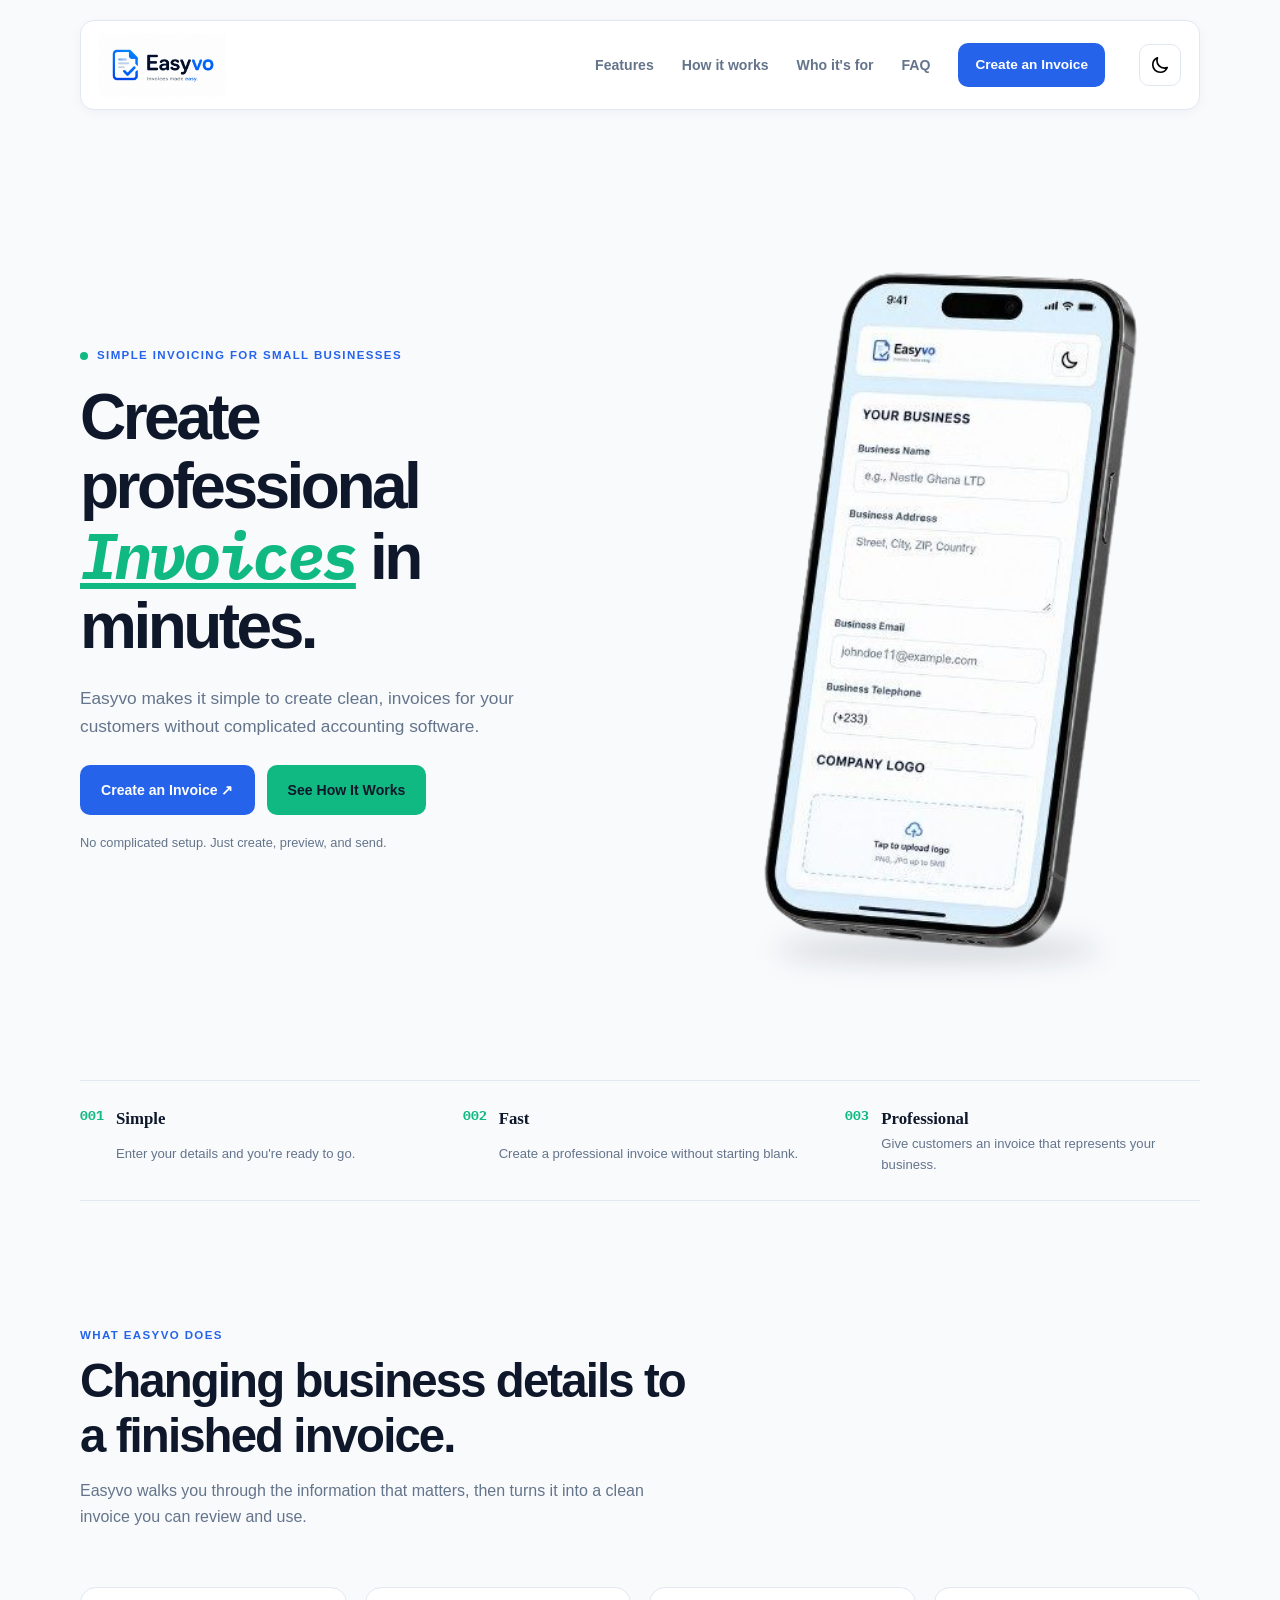
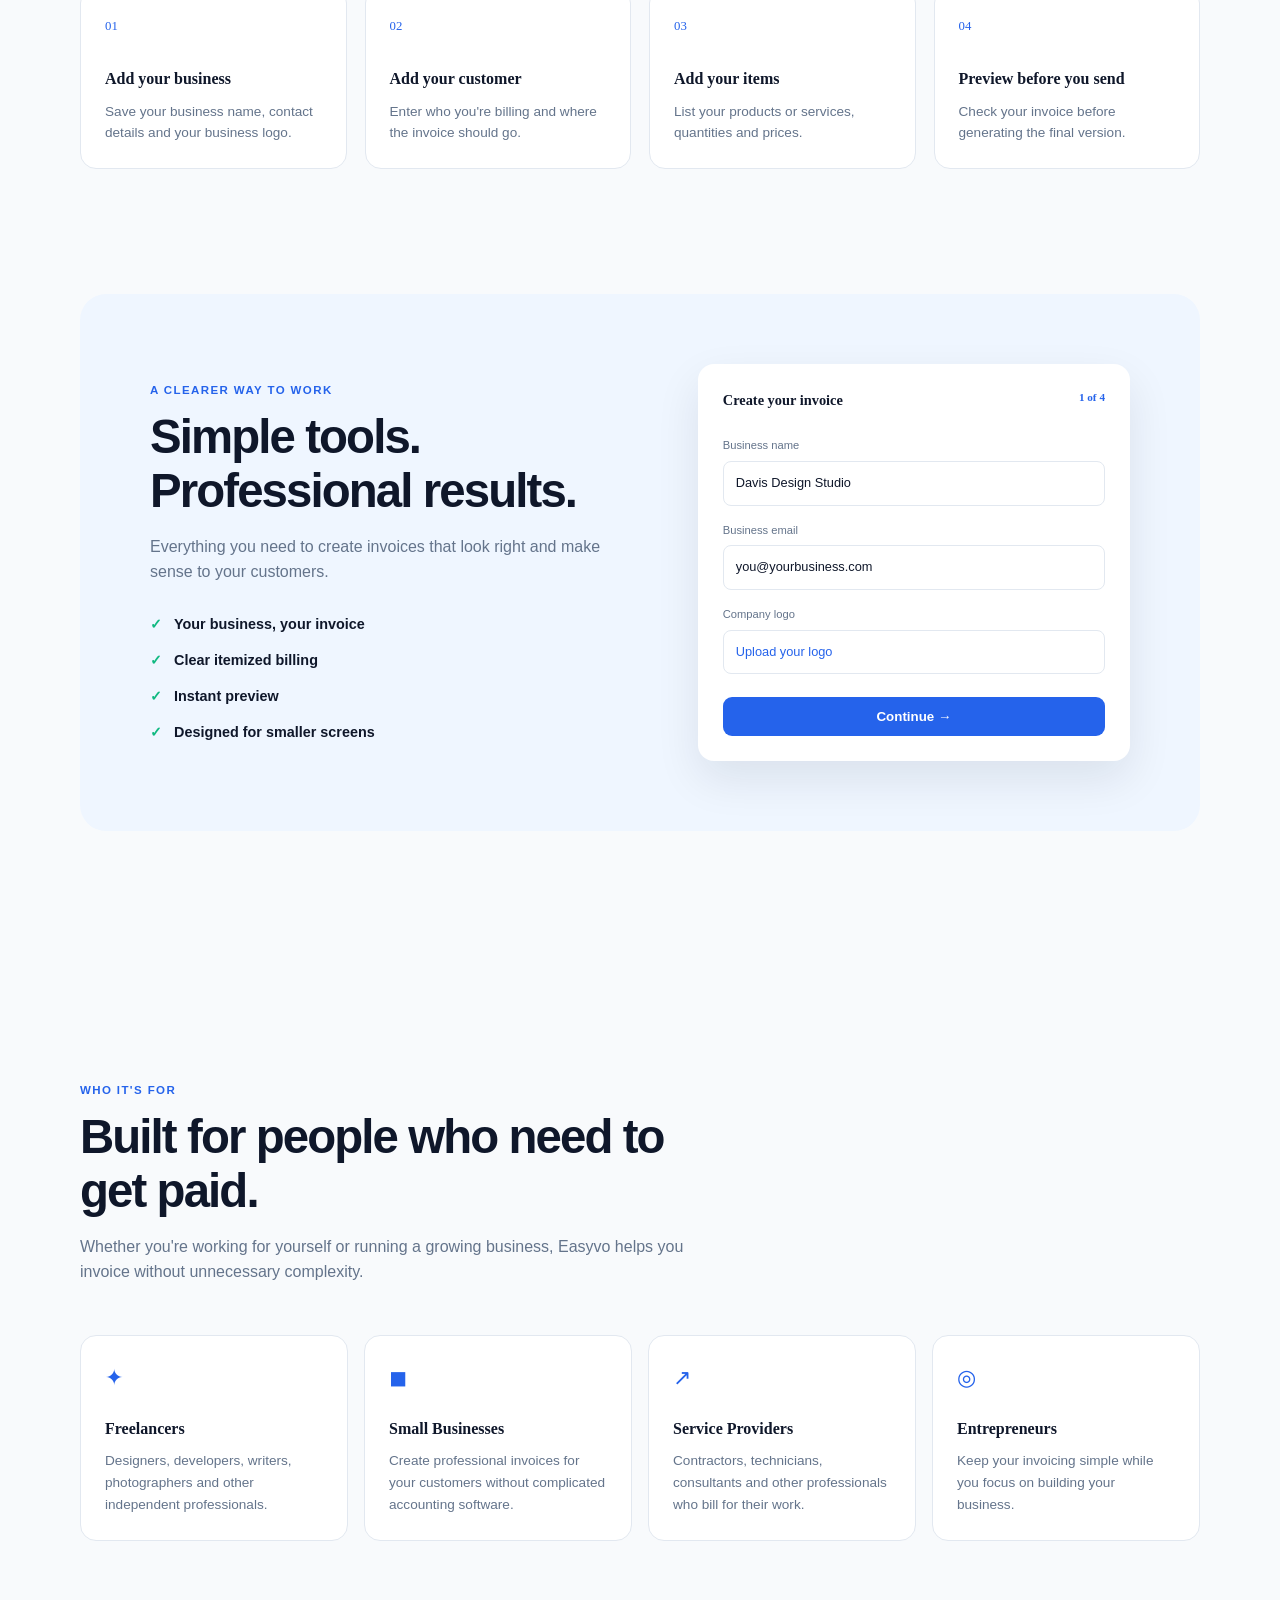
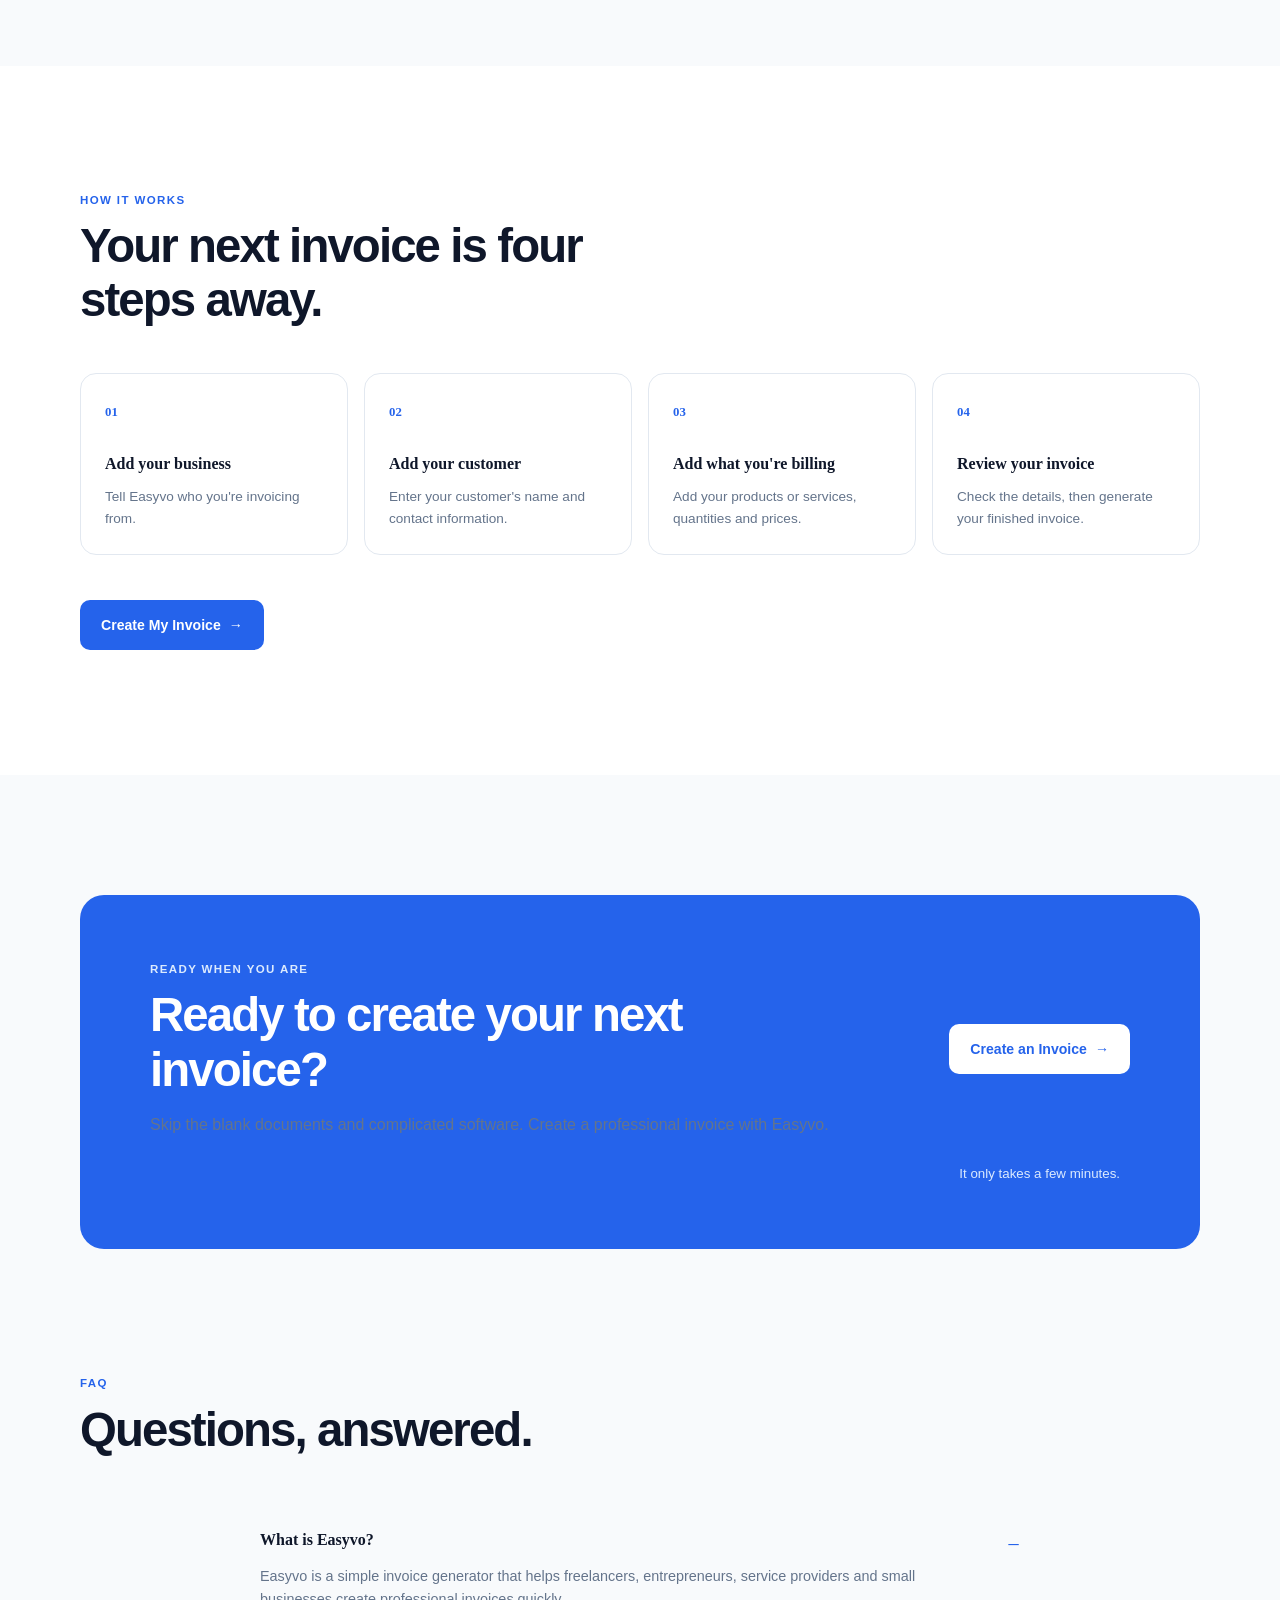
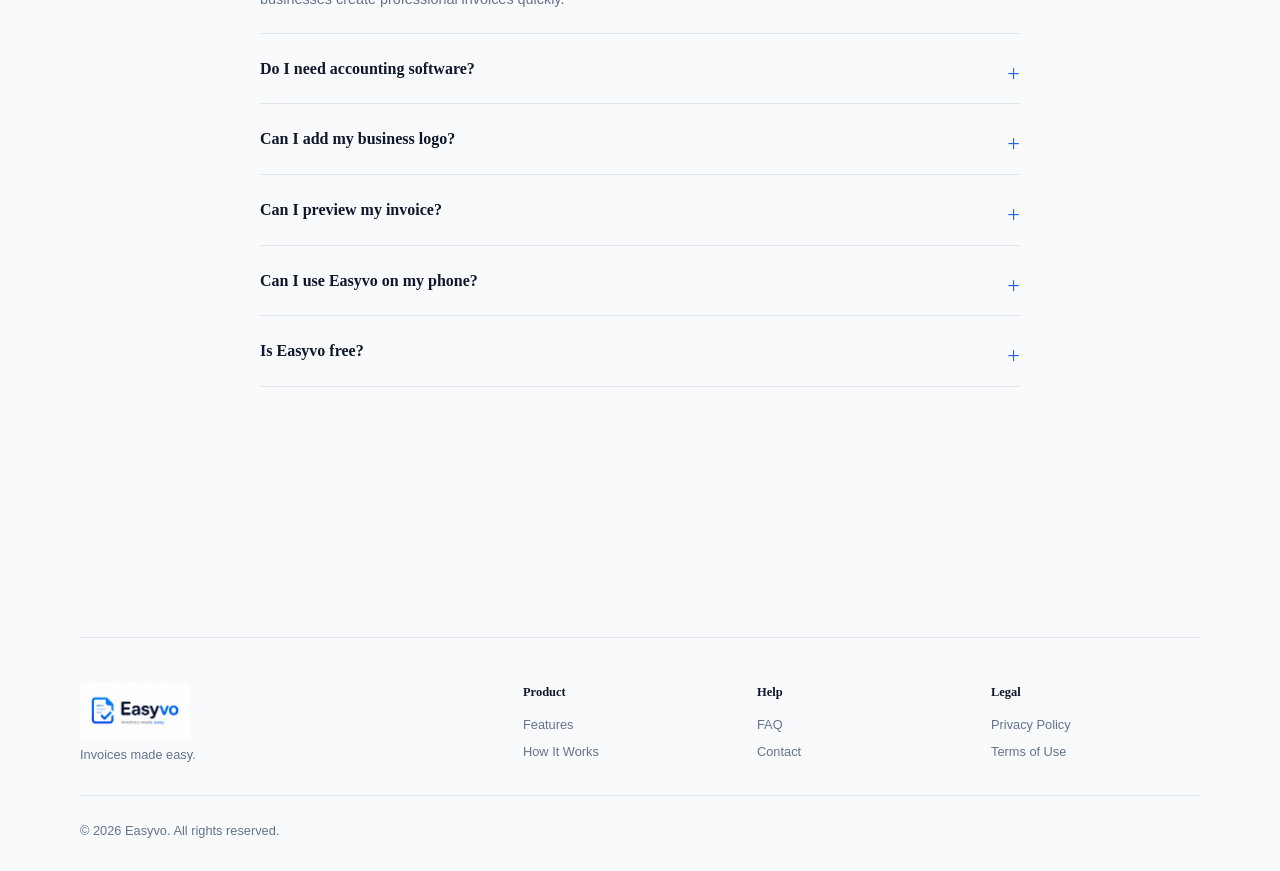
==== commit 87ebb578: "the final part added" ====
--- a/index.html
+++ b/index.html
@@ -3,66 +3,283 @@
 <head>
     <meta charset="UTF-8">
     <meta name="viewport" content="width=device-width, initial-scale=1.0">
-    <title>Easyvo Invoice Generator</title>
+    <meta name="description" content="Easyvo makes it simple to create clean, professional invoices for your customers.">
+    <title>Easyvo | Simple invoicing for small businesses</title>
+    <link rel="preconnect" href="https://fonts.googleapis.com">
+<link rel="preconnect" href="https://fonts.gstatic.com" crossorigin>
+<link href="https://fonts.googleapis.com/css2?family=Basic&family=IBM+Plex+Mono:ital,wght@0,100;0,200;0,300;0,400;0,500;0,600;0,700;1,100;1,200;1,300;1,400;1,500;1,600;1,700&display=swap" rel="stylesheet">
     <link rel="stylesheet" href="landing-page.css">
     <script src="landing-page.js" defer></script>
-
-    <!-- Font Family -->
-    <link rel="preconnect" href="https://fonts.googleapis.com">
-    <link rel="preconnect" href="https://fonts.gstatic.com" crossorigin>
-    <link href="https://fonts.googleapis.com/css2?family=Basic&display=swap" rel="stylesheet">
-
 </head>
+
 <body>
-    <!-- Top Navbar -->
-    <nav class="top-navbar" role="navigation" aria-label="Top navigation">
-        <div class="navbar-left">
-            <img id="navbar-logo" src="./images/easyvo-light-mode-logo.jpg" alt="EasyVO Logo" class="navbar-logo">
-        </div>
-        <ul class="nav-links">
-            <li><a href="#">Home</a></li>
-            <li><a href="#">Features</a></li>
-            <li><a href="#">FAQs</a></li>
-        </ul>
-        <!-- Nav-CTA -->
-        <a href="#" class="nav-cta">Create invoice</a>
-        <div class="navbar-right">
-            <button id="theme-toggle-btn" class="theme-toggle-btn" aria-label="Toggle dark mode">
-                <img id="theme-icon" src="./icon/moon.svg" alt="Toggle theme" class="theme-icon">
-            </button>
-        </div>
-    </nav>
-    <!-- Hero Section -->
-     <section class="hero">
-        <div class="hero-content">
-            <div class="hero-text">
-                <div class="eye-brow">
+    <header class="site-header">
+        <nav class="top-navbar" aria-label="Top navigation">
+            <a class="brand" href="#top" aria-label="Easyvo home">
+                <img id="navbar-logo" src="./images/easyvo-light-mode-logo.jpg" alt="Easyvo." class="navbar-logo">
+            </a>
+
+            <div class="nav-menu">
+                <ul class="nav-links">
+                    <li><a href="#features">Features</a></li>
+                    <li><a href="#how-it-works">How it works</a></li>
+                    <li><a href="#who-its-for">Who it's for</a></li>
+                    <li><a href="#faq">FAQ</a></li>
+                </ul>
+                <a href="invoice.html" class="nav-cta">Create an Invoice</a>
+            </div>
+
+            <div class="navbar-actions">
+                <button id="mobile-menu-toggle" class="mobile-menu-toggle" type="button" aria-label="Open navigation menu" aria-expanded="false" aria-controls="nav-menu">
                     <span></span>
-                    <p>SIMPLE INVOICING FOR SMALL BUSINESSES</p>
+                    <span></span>
+                    <span></span>
+                </button>
+
+                <button id="theme-toggle-btn" class="theme-toggle-btn" type="button" aria-label="Switch to dark mode">
+                    <img id="theme-icon" src="./icon/moon.svg" alt="" class="theme-icon">
+                </button>
+            </div>
+        </nav>
+    </header>
+
+    <main id="top">
+        <section class="hero section-shell" data-aos="fade-up">
+            <div class="hero-copy">
+                <p class="eyebrow"><span aria-hidden="true"></span>Simple invoicing for small businesses</p>
+                <h1>Create professional <em>invoices</em> in minutes.</h1>
+                <p class="hero-description">Easyvo makes it simple to create clean, invoices for your customers without complicated accounting software.</p>
+
+                <div class="hero-actions">
+                    <a href="#create" class="button button-primary">Create an Invoice ↗</a>
+                    <a href="#how-it-works" class="button button-secondary">See How It Works</a>
                 </div>
-                <article class="main-text">
-                    <h2>Create professional <span>invoices</span> in minutes</h2>
-                    <p> 
-                    Easyvo makes it simple to create clean, professional invoices for your customers without
-                    complicated accounting software.
-                    </p>
-                </article>
-                <!-- Hero CTA -->
-                    <div class="hero-buttons">
-                        <button class="primary-cta">
-                        Create an Invoice
-                        </button>
-                        <button class="secondary-cta">
-                        See How It Works
-                        </button>
-                    </div>
-            </div>
-            <div class="hero-img">
-                <img src="/images/hero-mock-up-.png" alt="Invoice Mockup" class="float-img">
-                <div class="img-shadow"></div>
-            </div>
-            
-        </div>
-     </section>
+
+                <p class="supporting-text">No complicated setup. Just create, preview, and send.</p>
+            </div>
+
+            <div class="hero-img" aria-label="Invoice preview illustration">
+                <img src="./images/hero-mock-up-.png" alt="Easyvo invoice preview" class="float-img">
+                <div class="img-shadow" aria-hidden="true"></div>
+            </div>
+        </section>
+
+        <section class="value-strip section-shell" aria-label="Easyvo benefits">
+            <div><b>001</b><strong>Simple</strong><span>Enter your details and you're ready to go.</span></div>
+            <div><b>002</b><strong>Fast</strong><span>Create a professional invoice without starting blank.</span></div>
+            <div><b>003</b><strong>Professional</strong><span>Give customers an invoice that represents your business.</span></div>
+        </section>
+
+        <section class="content-section section-shell" id="features">
+            <div class="section-intro">
+                <p class="section-label">WHAT EASYVO DOES</p>
+                <h2>Changing business details to a finished invoice.</h2>
+                <p>Easyvo walks you through the information that matters, then turns it into a clean invoice you can review and use.</p>
+            </div>
+
+            <div class="flow-grid">
+                <article>
+                    <span>01</span>
+                    <h3>Add your business</h3>
+                    <p>Save your business name, contact details and your business logo.</p>
+                </article>
+
+                <article>
+                    <span>02</span>
+                    <h3>Add your customer</h3>
+                    <p>Enter who you're billing and where the invoice should go.</p>
+                </article>
+
+                <article>
+                    <span>03</span>
+                    <h3>Add your items</h3>
+                    <p>List your products or services, quantities and prices.</p>
+                </article>
+
+                <article>
+                    <span>04</span>
+                    <h3>Preview before you send</h3>
+                    <p>Check your invoice before generating the final version.</p>
+                </article>
+            </div>
+        </section>
+
+        <section class="showcase section-shell">
+            <div class="showcase-card">
+                <div class="showcase-copy">
+                    <p class="section-label">A CLEARER WAY TO WORK</p>
+                    <h2>Simple tools. Professional results.</h2>
+                    <p>Everything you need to create invoices that look right and make sense to your customers.</p>
+
+                    <ul>
+                        <li>Your business, your invoice</li>
+                        <li>Clear itemized billing</li>
+                        <li>Instant preview</li>
+                        <li>Designed for smaller screens</li>
+                    </ul>
+                </div>
+
+                <div class="mini-form">
+                    <div class="mini-form-title">Create your invoice <span>1 of 4</span></div>
+                    <label>Business name<span>Davis Design Studio</span></label>
+                    <label>Business email<span>you@yourbusiness.com</span></label>
+                    <label>Company logo<span class="upload">Upload your logo</span></label>
+                    <button type="button">Continue →</button>
+                </div>
+            </div>
+        </section>
+
+        <section class="content-section section-shell" id="who-its-for">
+            <div class="section-intro">
+                <p class="section-label">WHO IT'S FOR</p>
+                <h2>Built for people who need to get paid.</h2>
+                <p>Whether you're working for yourself or running a growing business, Easyvo helps you invoice without unnecessary complexity.</p>
+            </div>
+
+            <div class="audience-grid">
+                <article>
+                    <span>✦</span>
+                    <h3>Freelancers</h3>
+                    <p>Designers, developers, writers, photographers and other independent professionals.</p>
+                </article>
+
+                <article>
+                    <span>◼</span>
+                    <h3>Small Businesses</h3>
+                    <p>Create professional invoices for your customers without complicated accounting software.</p>
+                </article>
+
+                <article>
+                    <span>↗</span>
+                    <h3>Service Providers</h3>
+                    <p>Contractors, technicians, consultants and other professionals who bill for their work.</p>
+                </article>
+
+                <article>
+                    <span>◎</span>
+                    <h3>Entrepreneurs</h3>
+                    <p>Keep your invoicing simple while you focus on building your business.</p>
+                </article>
+            </div>
+        </section>
+
+        <section class="steps-section section-shell" id="how-it-works">
+            <div class="section-intro">
+                <p class="section-label">HOW IT WORKS</p>
+                <h2>Your next invoice is four steps away.</h2>
+            </div>
+
+            <div class="steps-grid">
+                <article>
+                    <b>01</b>
+                    <h3>Add your business</h3>
+                    <p>Tell Easyvo who you're invoicing from.</p>
+                </article>
+
+                <article>
+                    <b>02</b>
+                    <h3>Add your customer</h3>
+                    <p>Enter your customer's name and contact information.</p>
+                </article>
+
+                <article>
+                    <b>03</b>
+                    <h3>Add what you're billing</h3>
+                    <p>Add your products or services, quantities and prices.</p>
+                </article>
+
+                <article>
+                    <b>04</b>
+                    <h3>Review your invoice</h3>
+                    <p>Check the details, then generate your finished invoice.</p>
+                </article>
+            </div>
+
+            <a href="invoice.html" class="button button-primary">Create My Invoice <span aria-hidden="true">→</span></a>
+        </section>
+
+        <section class="final-cta section-shell" id="create">
+            <div>
+                <p class="section-label">READY WHEN YOU ARE</p>
+                <h2>Ready to create your next invoice?</h2>
+                <p class="desc">Skip the blank documents and complicated software. Create a professional invoice with Easyvo.</p>
+            </div>
+
+            <a href="invoice.html" class="button button-light">Create an Invoice <span aria-hidden="true">→</span></a>
+            <small>It only takes a few minutes.</small>
+        </section>
+
+        <section class="faq-section section-shell" id="faq">
+            <div class="section-intro">
+                <p class="section-label">FAQ</p>
+                <h2>Questions, answered.</h2>
+            </div>
+
+            <div class="faq-list">
+                <details open>
+                    <summary>What is Easyvo?</summary>
+                    <p>Easyvo is a simple invoice generator that helps freelancers, entrepreneurs, service providers and small businesses create professional invoices quickly.</p>
+                </details>
+
+                <details>
+                    <summary>Do I need accounting software?</summary>
+                    <p>No. Easyvo is designed to keep invoice creation simple without requiring complicated accounting software.</p>
+                </details>
+
+                <details>
+                    <summary>Can I add my business logo?</summary>
+                    <p>Yes. You can add your business logo to personalize your invoices.</p>
+                </details>
+
+                <details>
+                    <summary>Can I preview my invoice?</summary>
+                    <p>Yes. Easyvo lets you review your invoice before generating the final version.</p>
+                </details>
+
+                <details>
+                    <summary>Can I use Easyvo on my phone?</summary>
+                    <p>Yes. Easyvo is designed with smaller screens in mind, making it easy to create invoices from your phone or tablet.</p>
+                </details>
+
+                <details>
+                    <summary>Is Easyvo free?</summary>
+                    <p>Easyvo is currently available as an MVP. Pricing and additional features may be introduced as the product grows.</p>
+                </details>
+            </div>
+        </section>
+    </main>
+
+    <footer class="site-footer">
+        <div class="footer-brand">
+            <img src="./images/easyvo-light-mode-logo.jpg" alt="Easyvo.">
+            <p>Invoices made easy.</p>
+        </div>
+
+        <div>
+            <b>Product</b>
+            <a href="#features">Features</a>
+            <a href="#how-it-works">How It Works</a>
+        </div>
+
+        <div>
+            <b>Help</b>
+            <a href="#faq">FAQ</a>
+            <a href="mailto:hello@easyvo.app">Contact</a>
+        </div>
+
+        <div>
+            <b>Legal</b>
+            <a href="#">Privacy Policy</a>
+            <a href="#">Terms of Use</a>
+        </div>
+
+        <p class="copyright">© 2026 Easyvo. All rights reserved.</p>
+    </footer>
+
+    <!-- Animation On Scroll -->
+     <script src="https://unpkg.com/aos@2.3.4/dist/aos.js"></script>
+     <script>
+        AOS.init();
+    </script>
 </body>
 </html>
--- a/landing-page.css
+++ b/landing-page.css
@@ -1,364 +1,973 @@
 :root {
-    /* =========================
-       EASYVO BRAND COLORS
-    ========================= */
-
-    --primary: #2563EB;
-    --primary-light: #60A5FA;
-    --primary-dark: #1D4ED8;
-
-    --accent: #10B981;
-    --accent-dark: #059669;
-
-    /* =========================
-       LIGHT MODE
-    ========================= */
-
-    --bg: #FFFFFF;
-    --bg-secondary: #dff3ff;
-    --surface: #FFFFFF;
-    --surface-secondary: #F3F4F6;
-
-    --text-primary: #0F172A;
-    --text-secondary: #475569;
-    --text-muted: #64748B;
-
-    --border: #E2E8F0;
-    --border-light: #F1F5F9;
-
-    --button-text: #e2f8f8;
-    /* =========================
-       STATUS COLORS
-    ========================= */
-
-    --success: #10B981;
-    --warning: #F59E0B;
-    --danger: #EF4444;
-    --info: #3B82F6;
-
-    /* =========================
-       INTERACTION
-    ========================= */
-
-    --primary-hover: #1D4ED8;
-    --primary-active: #1E40AF;
-
-    /* =========================
-       INVOICE
-    ========================= */
-
-    --invoice-bg: #FFFFFF;
-    --invoice-text: #0F172A;
-    --invoice-muted: #64748B;
-    --invoice-border: #E2E8F0;
-    --invoice-accent: #2563EB;
-
-    /* =========================
-       SHADOWS
-    ========================= */
-
-    --shadow-sm:
-        0 1px 2px rgba(15, 23, 42, 0.05);
-
-    --shadow-md:
-        0 4px 12px rgba(15, 23, 42, 0.08);
-
-    --shadow-lg:
-        0 10px 30px rgba(15, 23, 42, 0.10);
-
-    /* =========================
-       RADIUS
-    ========================= */
-
-    --radius-sm: 8px;
-    --radius-md: 12px;
-    --radius-lg: 16px;
-    --radius-xl: 20px;
-
-    /* =========================
-       TRANSITIONS
-    ========================= */
-
-    --transition-fast: 150ms ease;
-    --transition-normal: 250ms ease;
-}
-
-[data-theme="dark"] {
-    /* =========================
-       DARK MODE
-    ========================= */
-
-    --bg: #0F172A;
-    --bg-secondary: #111827;
-
-    --surface: #172033;
-    --surface-secondary: #1E293B;
-
-    --text-primary: #F8FAFC;
-    --text-secondary: #CBD5E1;
-    --text-muted: #94A3B8;
-
-    --border: #334155;
-    --border-light: #1E293B;
-
-    --button-text: #ecfdff;
-
-    /* =========================
-       BRAND
-    ========================= */
-
-    --primary: #3B82F6;
-    --primary-light: #60A5FA;
-    --primary-dark: #2563EB;
-
-    --accent: #10B981;
-    --accent-dark: #059669;
-
-    /* =========================
-       INTERACTION
-    ========================= */
-
-    --primary-hover: #60A5FA;
-    --primary-active: #2563EB;
-
-    /* =========================
-       INVOICE
-    ========================= */
-
-    /*
-       Keep the actual invoice white.
-       The invoice is a document, not an app surface.
-    */
-
-    --invoice-bg: #FFFFFF;
-    --invoice-text: #0F172A;
-    --invoice-muted: #64748B;
-    --invoice-border: #E2E8F0;
-    --invoice-accent: #2563EB;
-
-    /* =========================
-       SHADOWS
-    ========================= */
-
-    --shadow-sm:
-        0 1px 2px rgba(0, 0, 0, 0.20);
-
-    --shadow-md:
-        0 4px 12px rgba(0, 0, 0, 0.25);
-
-    --shadow-lg:
-        0 10px 30px rgba(0, 0, 0, 0.35);
-}
-
-*{
-    margin: 0;
-    padding: 0;
-    box-sizing: border-box;
-    font-family: "Basic", sans-serif;
-}
+  --primary: #2563eb;
+  --primary-dark: #1d4ed8;
+  --accent: #10b981;
+  --bg: #f8fafc;
+  --surface: #fff;
+  --text: #0f172a;
+  --muted: #64748b;
+  --border: #e2e8f0;
+  --soft: #eff6ff;
+  --shadow: 0 18px 45px rgba(15, 23, 42, .09);
+  --radius: 20px;
+}
+
+[data-theme=dark] {
+  --bg: #0f172a;
+  --surface: #172033;
+  --text: #f8fafc;
+  --muted: #94a3b8;
+  --border: #334155;
+  --soft: #1e293b;
+  --shadow: 0 18px 45px rgba(0, 0, 0, .25);
+}
+
+* {
+  box-sizing: border-box;
+  margin: 0;
+  padding: 0;
+}
+
+html {
+  scroll-behavior: smooth;
+}
+
 body {
-   background: var(--bg-secondary);
-   color: var(--text-primary);
-   padding: 0;
-   min-height: 100vh;
-   line-height: 1.5;
-}
-
-/* ===== TOP NAVBAR ===== */
+  background: var(--bg);
+  color: var(--text);
+  font-family: Inter, sans-serif;
+  line-height: 1.6;
+}
+
+h1,
+h2,
+h3,
+.brand,
+.button,
+.nav-cta,
+.section-label {
+  font-family: "Plus Jakarta Sans", sans-serif;
+}
+
+a {
+  color: inherit;
+  text-decoration: none;
+}
+
+.section-shell {
+  width: min(1120px, calc(100% - 48px));
+  margin-inline: auto;
+}
+
+.site-header {
+  padding-top: 20px;
+}
+
 .top-navbar {
-   margin-inline: 30px;
-   display: flex;
-   align-items: center;
-   justify-content: space-between;
-   padding: 0.75rem 1.5rem;
-   background: var(--bg);
-   border-radius: 12px;
-   margin: 1rem auto;
-   max-width: 1240px;
-   border: 1px solid var(--border);
-   box-shadow: var(--shadow-sm);
-}
-
-.navbar-left {
-   display: flex;
-   align-items: center;
+  width: min(1120px, calc(100% - 48px));
+  margin: auto;
+  min-height: 72px;
+  padding: 12px 18px;
+  border: 1px solid var(--border);
+  border-radius: 14px;
+  background: var(--surface);
+  display: flex;
+  align-items: center;
+  gap: 34px;
+  box-shadow: 0 3px 12px rgba(15, 23, 42, .04);
+}
+
+.brand {
+  display: flex;
+  align-items: center;
+  margin-right: auto;
 }
 
 .navbar-logo {
-   height: 44px;
-   max-width: 180px;
-   object-fit: contain;
-   display: block;
-}
-
-.navbar-right {
-   display: flex;
-   align-items: center;
-   gap: 0.75rem;
+  width: 128px;
+  height: auto;
+  display: block;
+  object-fit: contain;
+}
+
+.nav-links {
+  display: flex;
+  align-items: center;
+  gap: 28px;
+  list-style: none;
+  font-size: .88rem;
+  font-weight: 600;
+  color: var(--muted);
+}
+
+.nav-links a:hover {
+  color: var(--primary);
+}
+
+.navbar-actions {
+  display: flex;
+  align-items: center;
+  gap: 14px;
+}
+
+.nav-cta,
+.button {
+  display: inline-flex;
+  align-items: center;
+  justify-content: center;
+  gap: 8px;
+  border-radius: 10px;
+  font-weight: 700;
+  transition: transform .2s, background .2s, box-shadow .2s;
+}
+
+.nav-cta {
+  padding: 11px 17px;
+  background: var(--primary);
+  color: #fff;
+  font-size: .85rem;
+}
+
+.nav-cta:hover,
+.button-primary:hover {
+  background: var(--primary-dark);
+  transform: translateY(-2px);
 }
 
 .theme-toggle-btn {
-   display: flex;
-   align-items: center;
-   justify-content: center;
-   width: 44px;
-   height: 44px;
-   border: 1px solid var(--border);
-   border-radius: 10px;
-   background: var(--surface);
-   cursor: pointer;
-   transition: background var(--transition-fast), border-color var(--transition-fast), transform var(--transition-fast);
+  width: 42px;
+  height: 42px;
+  border: 1px solid var(--border);
+  border-radius: 10px;
+  background: var(--surface);
+  display: grid;
+  place-items: center;
+  cursor: pointer;
 }
 
 .theme-toggle-btn:hover {
-   background: var(--surface-secondary);
-   border-color: var(--primary);
-   transform: scale(1.05);
+  border-color: var(--primary);
 }
 
 .theme-icon {
-   width: 24px;
-   height: 24px;
-   display: block;
-} 
-.nav-links{
-   list-style: none;
-   display: flex;
-   gap: 3rem;
-
-   a{
-      font-size: 1rem;
-      text-decoration: none;
-      color: var(--text-primary);
-      transition: color 0.3s;     
-   }
-   a:hover{
-      color: var(--primary-light);
-      transform: translateY(-1px);
-      text-decoration:overline ;
-   }
-   
-}
-.nav-cta{
-   text-decoration: none;
-   font-size: 1rem;
-   color: var(--button-text);
-   background: var(--primary);
-   border-radius: 10px;
-   padding: 8px;
-   transition: 0.3s;
-}
-.nav-cta:hover{
-   background: var(--primary-hover);
-}
-.nav-cta:active{
-   transform: scale(0.98);
-   background: var(--primary-active);
-}
-/* Hero Section Style */
-.hero{
-   padding: 50px;
-   width: 100%;
-   height: fit-content;
-
-   .hero-content{
-      display: flex;
-      gap: 3em;
-   }
-
-   .hero-text{
-      display: flex;
-      flex-direction: column;
-      align-items: center;
-      justify-content: space-around;
-   }
-   .eye-brow{
-      margin-bottom: -50px;
-      display: flex;
-      gap: 10px;
-      font-size: 9px;
-      color: var(--text-primary);
-      width: fit-content;
-      padding: 7px;
-      border-radius: 20px;
-      text-align: center;
-      border: 1px solid var(--invoice-accent);
-
-      span{
-         width: 10px;
-         height: 10px;
-         background-color: var(--accent-dark);
-         border-radius: 50%;
-      }
-   }
-   .main-text{
-      text-align: center;
-
-      h2{
-         text-align: left;
-         font-family: 'Lucida Sans', 'Lucida Sans Regular', 'Lucida Grande', 'Lucida Sans Unicode', Geneva, Verdana, sans-serif;
-         font-size: clamp(1.5rem, 4vw, 3rem);
-         margin-top: -100px;
-      }
-      span{
-         font-style: italic;
-         text-transform: uppercase;
-         color: var(--accent);
-         font-family:cursive;
-      }
-      p{
-         text-align: left;
-         font-family: cursive;
-         font-size: clamp(0.7rem, 7vw, 1rem);
-      }
-   }
-   .hero-img{
-      position: relative;
-      display: flex;
-      flex-direction: column;
-      align-items: center;
-      padding-bottom: 60px;
-      width: 40%;
-      height: auto;
-      background-position: center;
-      background-size: cover;
-
-      .float-img{
-         margin-bottom: -50px;
-         display: flex;
-         align-items: center;
-         justify-content: center;
-         animation: float 3s ease-in-out infinite;
-         will-change: transform;
-      }
-      
-   }
-   .hero-buttons{
-      display: flex;
-      gap: 3em;
-      margin-top: -100px;
-
-      .primary-cta, .secondary-cta{
-         border: none;
-         padding: 20px;
-         border-radius: var(--radius-xl);
-         background: var(--primary);
-         color: var(--button-text);
-         font-size: 15px;
-         cursor: pointer;
-         transition: 0.3s;
-      }
-      .primary-cta:hover, .secondary-cta:hover{
-         background: var(--primary-hover);
-      }
-      .primary-cta:active, .secondary-cta:active{
-         background: var(--primary-active);
-         transform: scale(0.9);
-      }
-   }
-}
-/* Image floating animation */
-      @keyframes float {
-         0%, 100% {transform: translateY(0);}
-         50%      {transform: translateY(-30px);}      
-      }+  width: 20px;
+  height: 20px;
+}
+
+.hero {
+  min-height: 620px;
+  padding: 100px 0 90px;
+  display: grid;
+  grid-template-columns: 1fr 1fr;
+  align-items: center;
+  gap: 70px;
+}
+
+.eyebrow,
+.section-label {
+   font-family: "Plus Jakarta Sans", sans-serif;
+  color: var(--primary);
+  font-size: .72rem;
+  font-weight: 800;
+  letter-spacing: .12em;
+  text-transform: uppercase;
+}
+
+.eyebrow {
+  display: flex;
+  align-items: center;
+  gap: 9px;
+  margin-bottom: 18px;
+}
+
+.eyebrow span {
+  width: 8px;
+  height: 8px;
+  background: var(--accent);
+  border-radius: 50%;
+}
+
+.hero h1 {
+   font-family: "Plus Jakarta Sans", sans-serif;
+  max-width: 560px;
+  font-size: clamp(2.65rem, 5vw, 4.45rem);
+  line-height: 1.08;
+  letter-spacing: -.055em;
+}
+
+.hero h1 em {
+   text-decoration: underline;
+   text-transform: capitalize;
+   font-style: italic;
+  color: var(--accent);
+  font-family:"IBM Plex Mono", monospace;
+}
+
+.hero-description {
+  max-width: 510px;
+  margin: 24px 0;
+  color: var(--muted);
+  font-size: 1.08rem;
+}
+
+.hero-actions {
+  display: flex;
+  flex-wrap: wrap;
+  gap: 12px;
+}
+
+.button {
+  padding: 14px 21px;
+  font-size: .88rem;
+}
+
+.button-primary {
+  background: var(--primary);
+  color: #fff;
+}
+.button-primary:hover{
+   transform: translateY(0);
+}
+.button-primary:active{
+   transform: scale(0.90);
+}
+
+.button-secondary {
+  background: var(--accent);
+  color: var(--text);
+  transition: 0.3s;
+}
+
+.button-secondary:hover {
+   border: 1px solid var(--accent);
+   background-color: var(--surface);
+  color: var(--text);
+}
+.button-secondary:active{
+   transform: scale(0.90);
+}
+
+.supporting-text {
+  margin-top: 18px;
+  color: var(--muted);
+  font-size: .8rem;
+}
+
+.product-preview {
+  display: flex;
+  justify-content: center;
+}
+
+.preview-window {
+  width: min(100%, 450px);
+  padding: 12px;
+  border: 1px solid var(--border);
+  border-radius: 24px;
+  background: var(--surface);
+  box-shadow: var(--shadow);
+  transform: rotate(2deg);
+}
+
+.preview-topbar {
+  display: flex;
+  align-items: center;
+  gap: 5px;
+  padding: 4px 7px 14px;
+  color: var(--muted);
+  font-size: .75rem;
+}
+
+.preview-topbar span {
+  width: 7px;
+  height: 7px;
+  border-radius: 50%;
+  background: #cbd5e1;
+}
+
+.preview-topbar strong {
+  margin-left: auto;
+  margin-right: auto;
+  font-size: .7rem;
+  font-weight: 600;
+}
+
+.invoice-sheet {
+  padding: 28px;
+  border: 1px solid var(--border);
+  border-radius: 12px;
+  background: var(--surface);
+}
+
+.invoice-heading,
+.invoice-meta,
+.invoice-lines span,
+.invoice-total {
+  display: flex;
+  justify-content: space-between;
+}
+
+.invoice-heading b {
+  display: block;
+  font-family: "Plus Jakarta Sans";
+  font-size: 1.25rem;
+}
+
+.invoice-heading small,
+.invoice-meta,
+.invoice-lines {
+  color: var(--muted);
+  font-size: .66rem;
+}
+
+.invoice-mark {
+  color: var(--primary);
+  font-family: "Plus Jakarta Sans";
+  font-weight: 800;
+}
+
+.invoice-meta {
+  margin: 34px 0 28px;
+  line-height: 1.7;
+}
+
+.invoice-meta b {
+  color: var(--text);
+}
+
+.invoice-lines {
+  border-top: 1px solid var(--border);
+  border-bottom: 1px solid var(--border);
+  padding: 17px 0;
+  line-height: 2.5;
+}
+
+.invoice-lines b {
+  color: var(--text);
+}
+
+.invoice-total {
+  padding-top: 18px;
+  font-size: .85rem;
+}
+
+.invoice-total b {
+  color: var(--primary);
+  font-size: 1.2rem;
+}
+
+.value-strip {
+  display: grid;
+  grid-template-columns: repeat(3, 1fr);
+  gap: 28px;
+  padding: 25px 0;
+  border-top: 1px solid var(--border);
+  border-bottom: 1px solid var(--border);
+}
+
+.value-strip div {
+  display: grid;
+  grid-template-columns: auto 1fr;
+  column-gap: 12px;
+}
+
+.value-strip b {
+   font-family: "IBM Plex Mono", monospace;
+  grid-row: span 2;
+  color: var(--accent);
+  font-size: .8rem;
+}
+
+.value-strip strong {
+  font-family: "Plus Jakarta Sans";
+  font-size: 1.05rem;
+}
+
+.value-strip span {
+  color: var(--muted);
+  font-size: .82rem;
+}
+
+.content-section,
+.steps-section,
+.faq-section {
+  padding: 125px 0;
+}
+
+.section-intro {
+  max-width: 610px;
+}
+
+.section-intro h2,
+.showcase h2,
+.final-cta h2 {
+  margin: 10px 0 15px;
+  font-size: clamp(2rem, 3.7vw, 3.1rem);
+  line-height: 1.15;
+  letter-spacing: -.04em;
+}
+
+.section-intro > p:last-child,
+.showcase-copy > p:not(.section-label),
+.final-cta p:last-of-type {
+  color: var(--muted);
+}
+
+.flow-grid {
+  display: grid;
+  grid-template-columns: repeat(4, 1fr);
+  gap: 18px;
+  margin-top: 58px;
+}
+
+.flow-grid article,
+.audience-grid article,
+.steps-grid article {
+  padding: 24px;
+  border: 1px solid var(--border);
+  border-radius: 16px;
+  background: var(--surface);
+}
+
+.flow-grid span,
+.steps-grid b {
+  color: var(--primary);
+  font-family: "Plus Jakarta Sans";
+  font-size: .8rem;
+}
+
+.flow-grid h3,
+.audience-grid h3,
+.steps-grid h3 {
+  margin: 28px 0 9px;
+  font-size: 1rem;
+  font-family: "Plus Jakarta Sans";
+}
+
+.flow-grid p,
+.audience-grid p,
+.steps-grid p {
+  color: var(--muted);
+  font-size: .85rem;
+}
+
+.showcase {
+  padding-bottom: 125px;
+}
+
+.showcase-card {
+  display: grid;
+  grid-template-columns: 1.05fr .95fr;
+  gap: 70px;
+  align-items: center;
+  padding: 70px;
+  border-radius: 26px;
+  background: var(--soft);
+}
+
+.showcase-copy ul {
+  margin-top: 28px;
+  list-style: none;
+  display: grid;
+  gap: 13px;
+  font-size: .9rem;
+  font-weight: 600;
+}
+
+.showcase-copy li:before {
+  content: "✓";
+  margin-right: 12px;
+  color: var(--accent);
+  font-weight: 800;
+}
+
+.mini-form {
+  padding: 25px;
+  border-radius: 16px;
+  background: var(--surface);
+  box-shadow: var(--shadow);
+}
+
+.mini-form-title {
+  display: flex;
+  justify-content: space-between;
+  margin-bottom: 25px;
+  font-family: "Plus Jakarta Sans";
+  font-size: .9rem;
+  font-weight: 700;
+}
+
+.mini-form-title span {
+  color: var(--primary);
+  font-size: .7rem;
+}
+
+.mini-form label {
+  display: block;
+  margin-top: 16px;
+  color: var(--muted);
+  font-size: .7rem;
+}
+
+.mini-form label span {
+  display: block;
+  margin-top: 6px;
+  padding: 11px 12px;
+  border: 1px solid var(--border);
+  border-radius: 8px;
+  color: var(--text);
+  font-size: .8rem;
+}
+
+.mini-form .upload {
+  color: var(--primary);
+}
+
+.mini-form button {
+  width: 100%;
+  margin-top: 23px;
+  padding: 12px;
+  border: 0;
+  border-radius: 9px;
+  background: var(--primary);
+  color: #fff;
+  font-weight: 700;
+}
+
+.audience-grid {
+  display: grid;
+  grid-template-columns: repeat(4, 1fr);
+  gap: 16px;
+  margin-top: 50px;
+}
+
+.audience-grid article span {
+  color: var(--primary);
+  font-size: 1.4rem;
+}
+
+.audience-grid h3 {
+  margin-top: 20px;
+}
+
+.steps-section {
+  background: var(--surface);
+  width: 100%;
+  padding-inline: max(24px, calc((100% - 1120px) / 2));
+}
+
+.steps-grid {
+  display: grid;
+  grid-template-columns: repeat(4, 1fr);
+  gap: 16px;
+  margin: 45px 0 35px;
+}
+
+.steps-section > .button {
+  margin-top: 10px;
+}
+
+.final-cta {
+  display: grid;
+  grid-template-columns: 1fr auto;
+  align-items: center;
+  gap: 25px;
+  margin-top: 120px;
+  padding: 65px 70px;
+  border-radius: 24px;
+  background: var(--primary);
+  color: #fff;
+}
+
+.final-cta .section-label,
+.final-cta p {
+  color: #dbeafe;
+}
+.desc{
+    color: rgb(214, 234, 243);
+}
+.final-cta h2 {
+  max-width: 570px;
+}
+
+.button-light {
+  background: #fff;
+  color: var(--primary);
+}
+
+.button-light:hover {
+  transform: translateY(-2px);
+  box-shadow: 0 8px 20px rgba(0, 0, 0, .14);
+}
+
+.final-cta small {
+  grid-column: 2;
+  text-align: center;
+  color: #dbeafe;
+}
+
+.faq-list {
+  max-width: 760px;
+  margin: 48px auto 0;
+}
+
+.faq-list details {
+  padding: 22px 0;
+  border-bottom: 1px solid var(--border);
+}
+
+summary {
+  cursor: pointer;
+  list-style: none;
+  font-family: "Plus Jakarta Sans";
+  font-weight: 700;
+}
+
+summary::-webkit-details-marker {
+  display: none;
+}
+
+summary:after {
+  content: "+";
+  float: right;
+  color: var(--primary);
+  font-size: 1.4rem;
+  font-weight: 400;
+}
+
+.faq-list details[open] summary:after {
+  content: "−";
+}
+
+.faq-list details p {
+  max-width: 680px;
+  margin-top: 12px;
+  color: var(--muted);
+  font-size: .9rem;
+}
+
+.site-footer {
+  width: min(1120px, calc(100% - 48px));
+  margin: 125px auto 0;
+  padding: 45px 0 30px;
+  border-top: 1px solid var(--border);
+  display: grid;
+  grid-template-columns: 2fr 1fr 1fr 1fr;
+  gap: 25px;
+}
+
+.site-footer img {
+  width: 110px;
+}
+
+.site-footer p,
+.site-footer a {
+  display: block;
+  color: var(--muted);
+  font-size: .8rem;
+}
+
+.site-footer b {
+  display: block;
+  margin-bottom: 12px;
+  font-family: "Plus Jakarta Sans";
+  font-size: .78rem;
+}
+
+.site-footer a {
+  margin: 7px 0;
+}
+
+.site-footer a:hover {
+  color: var(--primary);
+}
+
+.copyright {
+  grid-column: 1/-1;
+  padding-top: 25px;
+  border-top: 1px solid var(--border);
+}
+
+@media (max-width: 800px) {
+  .top-navbar {
+    gap: 15px;
+  }
+
+  .nav-links {
+    gap: 14px;
+  }
+
+  .hero {
+    grid-template-columns: 1fr;
+    gap: 50px;
+    padding: 75px 0;
+  }
+
+  .hero-copy {
+    max-width: 650px;
+  }
+
+  .product-preview {
+    justify-content: flex-start;
+  }
+
+  .value-strip,
+  .flow-grid,
+  .audience-grid,
+  .steps-grid {
+    grid-template-columns: repeat(2, 1fr);
+  }
+
+  .showcase-card {
+    grid-template-columns: 1fr;
+    gap: 40px;
+    padding: 40px;
+  }
+
+  .final-cta {
+    grid-template-columns: 1fr;
+    margin-top: 80px;
+    padding: 45px 35px;
+  }
+
+  .final-cta small {
+    grid-column: auto;
+    text-align: left;
+  }
+
+  .site-footer {
+    grid-template-columns: repeat(3, 1fr);
+  }
+
+  .footer-brand {
+    grid-column: 1/-1;
+  }
+}
+
+@media (max-width: 600px) {
+  .section-shell {
+    width: min(100% - 32px, 1120px);
+  }
+
+  .top-navbar {
+    width: calc(100% - 32px);
+    padding: 10px 12px;
+  }
+
+  .nav-links,
+  .nav-cta {
+    display: none;
+  }
+
+  .navbar-logo {
+    width: 112px;
+  }
+
+  .navbar-actions {
+    margin-left: auto;
+  }
+
+  .hero {
+    padding: 60px 0;
+  }
+
+  .hero h1 {
+    font-size: clamp(2.45rem, 12vw, 3.5rem);
+  }
+
+  .hero-description {
+    font-size: .98rem;
+  }
+
+  .hero-actions {
+    flex-direction: column;
+    align-items: stretch;
+  }
+
+  .button {
+    width: 100%;
+  }
+
+  .preview-window {
+    transform: none;
+  }
+
+  .invoice-sheet {
+    padding: 20px;
+  }
+
+  .value-strip,
+  .flow-grid,
+  .audience-grid,
+  .steps-grid {
+    grid-template-columns: 1fr;
+  }
+
+  .value-strip {
+    gap: 18px;
+  }
+
+  .content-section,
+  .steps-section,
+  .faq-section {
+    padding: 80px 0;
+  }
+
+  .showcase {
+    padding-bottom: 80px;
+  }
+
+  .showcase-card {
+    padding: 28px 22px;
+  }
+
+  .final-cta {
+    margin-top: 65px;
+  }
+
+  .site-footer {
+    width: calc(100% - 32px);
+    grid-template-columns: repeat(2, 1fr);
+    margin-top: 80px;
+  }
+
+  .footer-brand {
+    grid-column: 1/-1;
+  }
+
+  .copyright {
+    grid-column: 1/-1;
+  }
+}
+
+.nav-menu {
+  display: flex;
+  align-items: center;
+  gap: 28px;
+}
+
+.mobile-menu-toggle {
+  display: none;
+  width: 42px;
+  height: 42px;
+  padding: 9px;
+  border: 1px solid var(--border);
+  border-radius: 10px;
+  background: var(--surface);
+  cursor: pointer;
+}
+
+.mobile-menu-toggle span {
+  display: block;
+  width: 20px;
+  height: 2px;
+  margin: 4px auto;
+  background: var(--text);
+  transition: transform .2s, opacity .2s;
+}
+
+.hero-img {
+  position: relative;
+  display: flex;
+  align-items: center;
+  justify-content: center;
+  min-height: 390px;
+}
+
+.float-img {
+  position: relative;
+  z-index: 1;
+  display: block;
+  width: min(100%, 520px);
+  height: auto;
+  animation: float 3s ease-in-out infinite;
+  will-change: transform;
+}
+
+.img-shadow {
+  position: absolute;
+  bottom: 28px;
+  width: 62%;
+  height: 24px;
+  border-radius: 50%;
+  background: rgba(15, 23, 42, .16);
+  filter: blur(13px);
+}
+
+@keyframes float {
+  0%,
+  100% {
+    transform: translateY(0);
+  }
+
+  50% {
+    transform: translateY(-30px);
+  }
+}
+
+@media (max-width: 600px) {
+  .top-navbar {
+    position: relative;
+  }
+
+  .mobile-menu-toggle {
+    display: block;
+  }
+
+  .nav-menu {
+    display: none;
+  }
+
+  .top-navbar.menu-open .nav-menu {
+    position: absolute;
+    z-index: 10;
+    top: calc(100% + 8px);
+    left: 0;
+    right: 0;
+    display: flex;
+    flex-direction: column;
+    align-items: stretch;
+    gap: 14px;
+    padding: 16px;
+    border: 1px solid var(--border);
+    border-radius: 14px;
+    background: var(--surface);
+    box-shadow: var(--shadow);
+  }
+
+  .top-navbar.menu-open .nav-links {
+    display: flex;
+    flex-direction: column;
+    align-items: stretch;
+    gap: 0;
+  }
+
+  .top-navbar.menu-open .nav-links a {
+    display: block;
+    padding: 10px 4px;
+  }
+
+  .top-navbar.menu-open .nav-cta {
+    display: inline-flex;
+    width: 100%;
+  }
+
+  .top-navbar.menu-open .mobile-menu-toggle span:nth-child(1) {
+    transform: translateY(6px) rotate(45deg);
+  }
+
+  .top-navbar.menu-open .mobile-menu-toggle span:nth-child(2) {
+    opacity: 0;
+  }
+
+  .top-navbar.menu-open .mobile-menu-toggle span:nth-child(3) {
+    transform: translateY(-6px) rotate(-45deg);
+  }
+
+  .hero-img {
+    min-height: 280px;
+  }
+
+  .float-img {
+    width: min(100%, 390px);
+  }
+}
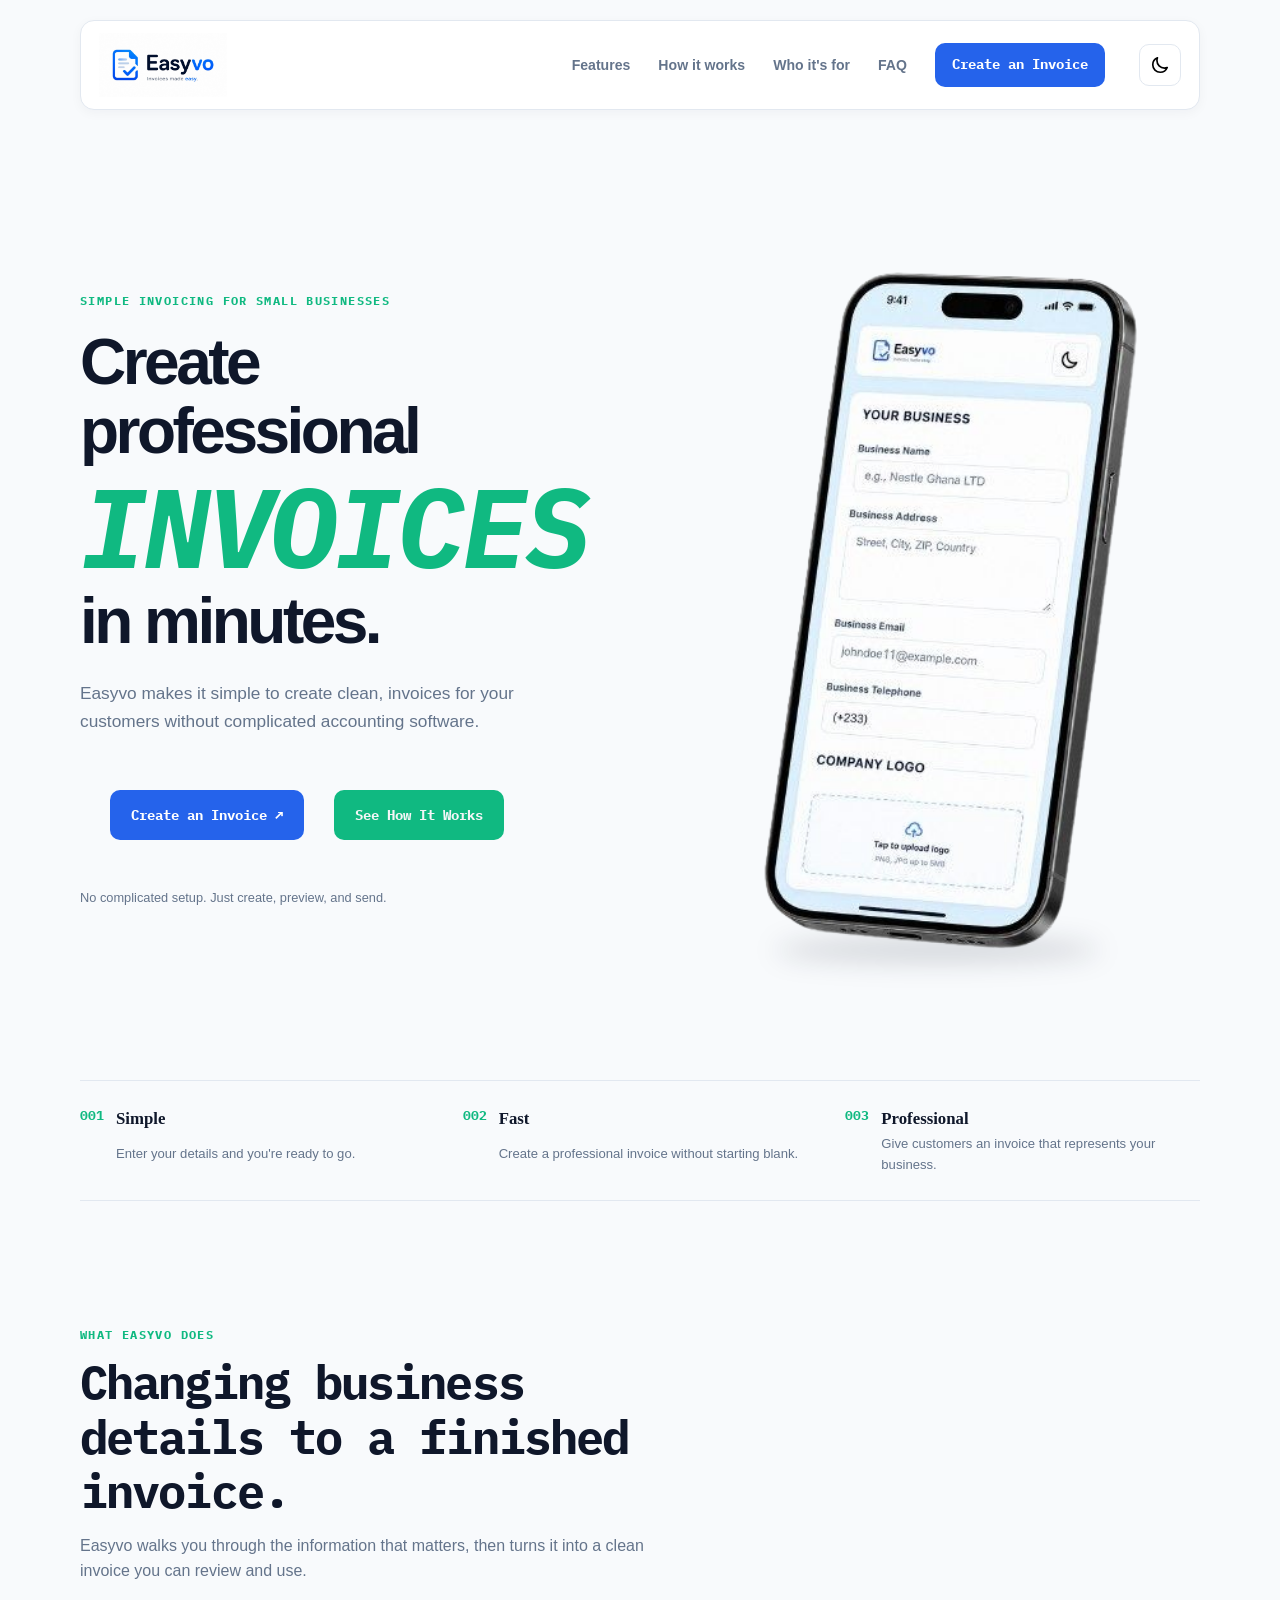
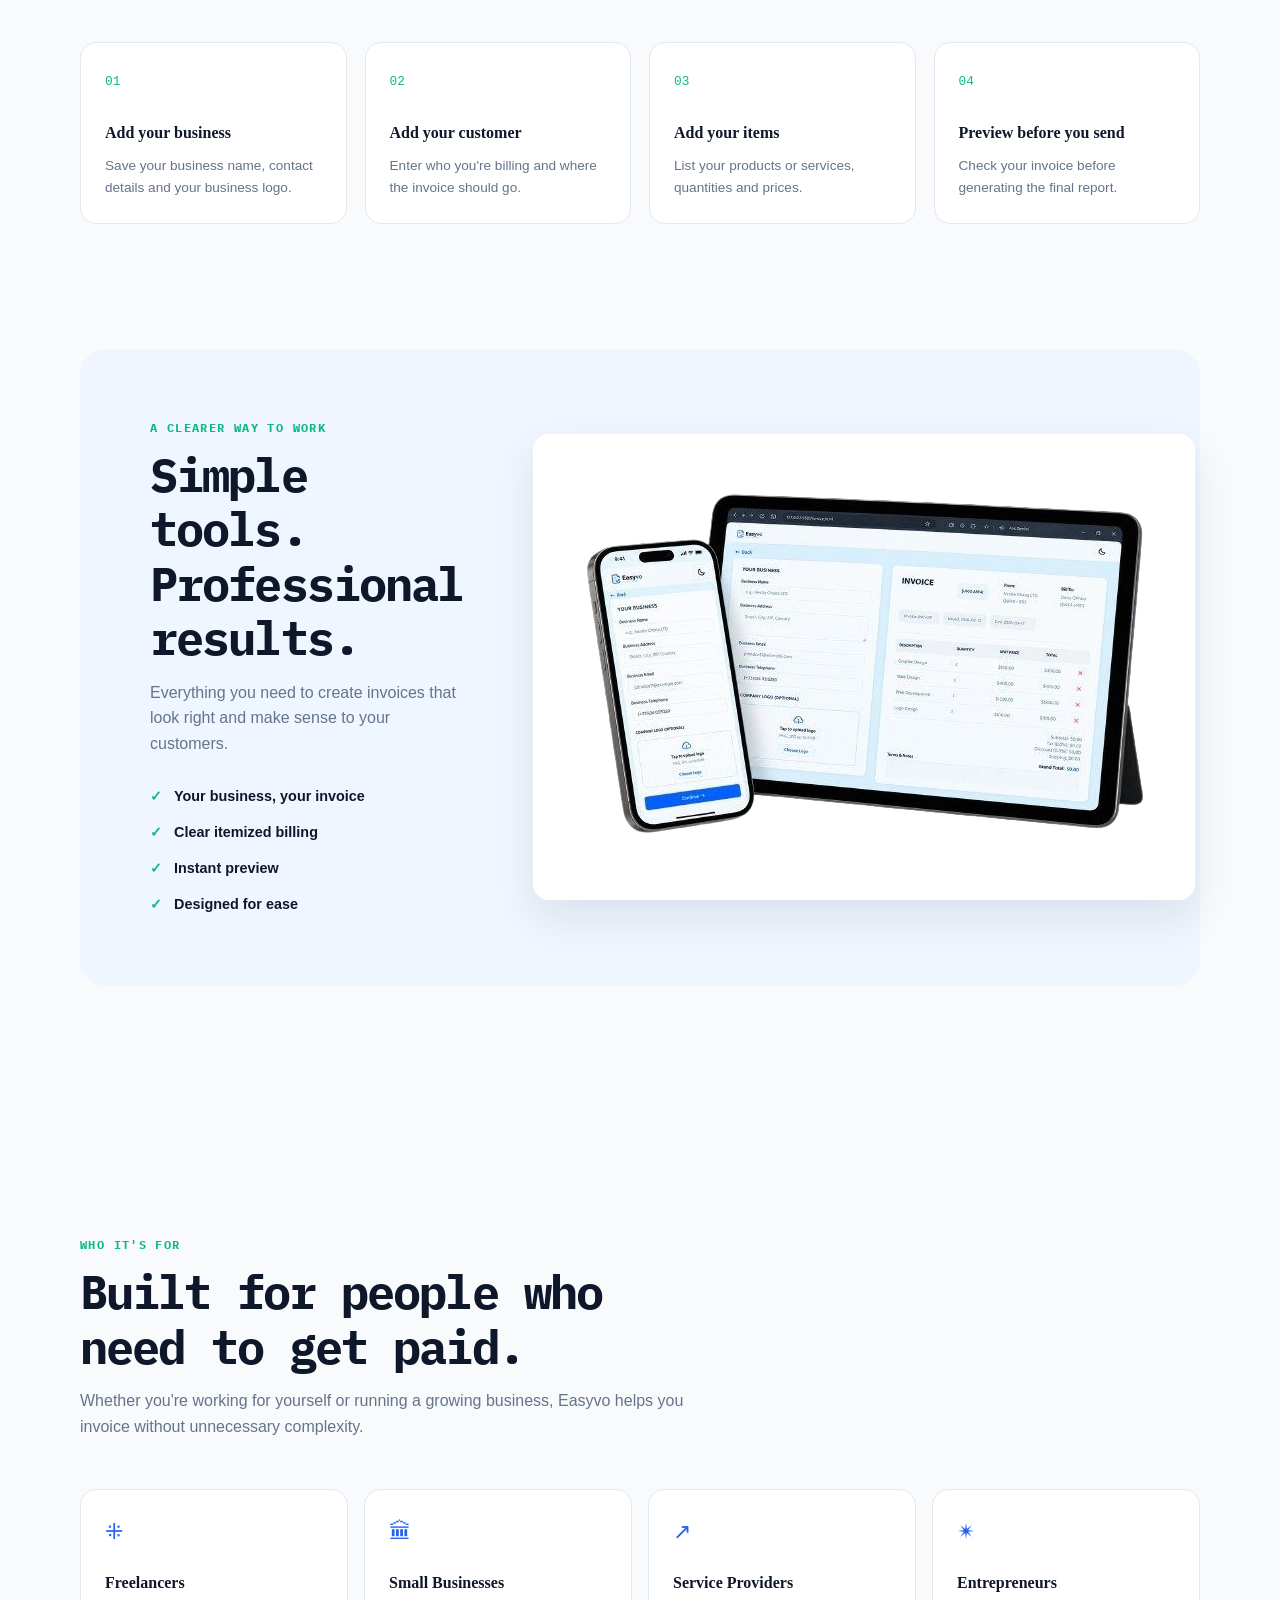
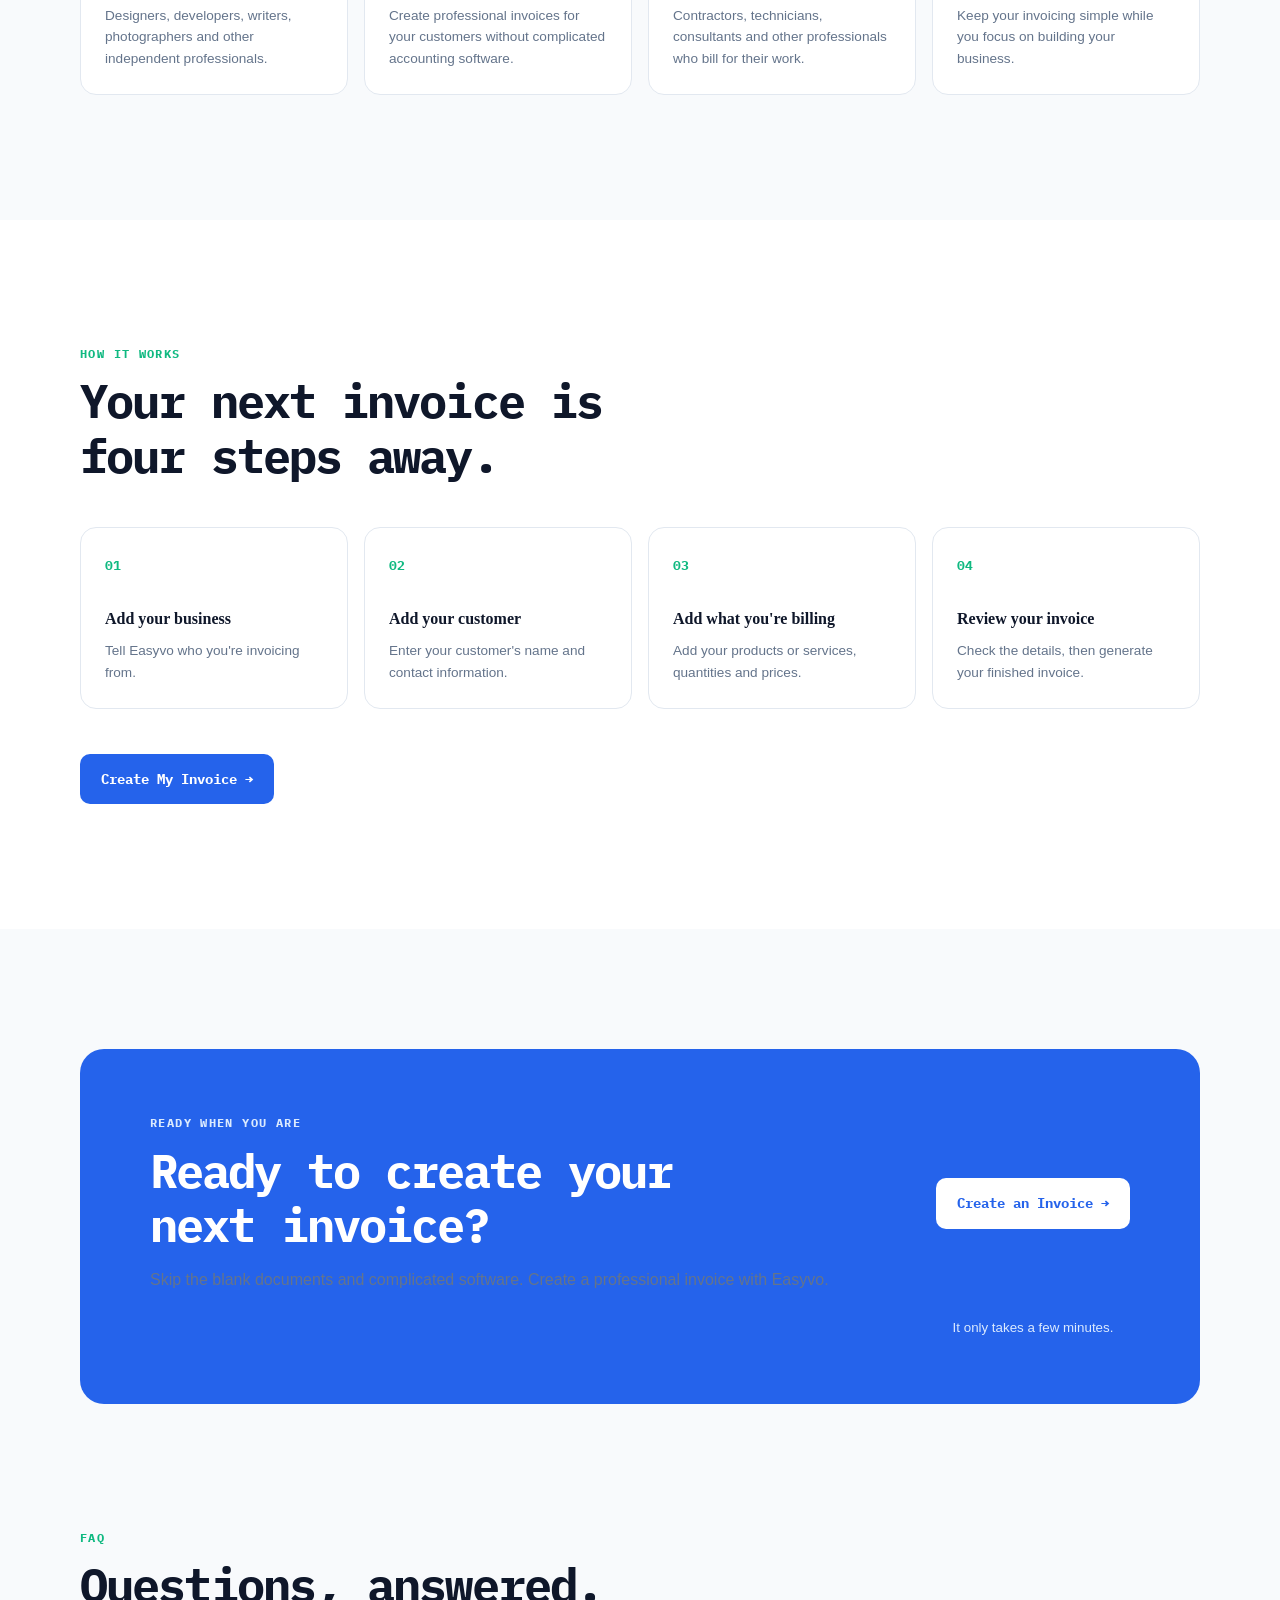
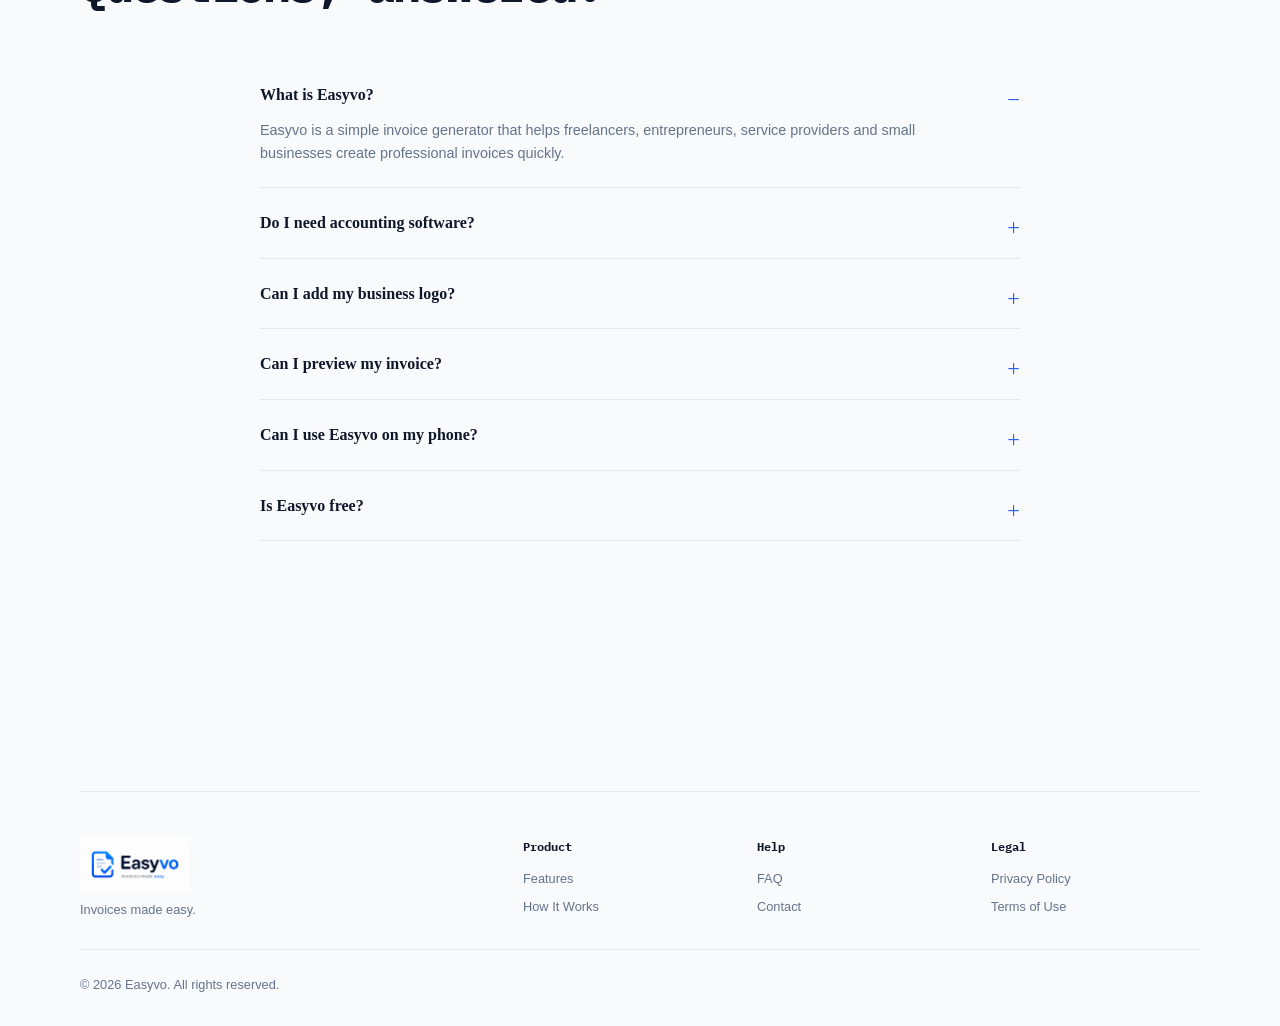
==== commit c7f58277: "Edited the typography of the web app landing page. And fixed some bugs" ====
--- a/index.html
+++ b/index.html
@@ -9,6 +9,7 @@
 <link rel="preconnect" href="https://fonts.gstatic.com" crossorigin>
 <link href="https://fonts.googleapis.com/css2?family=Basic&family=IBM+Plex+Mono:ital,wght@0,100;0,200;0,300;0,400;0,500;0,600;0,700;1,100;1,200;1,300;1,400;1,500;1,600;1,700&display=swap" rel="stylesheet">
     <link rel="stylesheet" href="landing-page.css">
+    <link rel="stylesheet" href="responsive.css">
     <script src="landing-page.js" defer></script>
 </head>
 
@@ -46,8 +47,19 @@
     <main id="top">
         <section class="hero section-shell" data-aos="fade-up">
             <div class="hero-copy">
-                <p class="eyebrow"><span aria-hidden="true"></span>Simple invoicing for small businesses</p>
-                <h1>Create professional <em>invoices</em> in minutes.</h1>
+                <p class="eyebrow">Simple invoicing for small businesses</p>
+                <h1>Create professional
+                     <em>
+                    <span class="wobble 1">i</span>
+                    <span class="wobble 2">n</span>
+                    <span class="wobble 3">v</span>
+                    <span class="wobble 4">o</span>
+                    <span class="wobble 5">i</span>
+                    <span class="wobble 6">c</span>
+                    <span class="wobble 7">e</span>
+                    <span class="wobble 8">s</span>
+                </em> 
+                in minutes.</h1>
                 <p class="hero-description">Easyvo makes it simple to create clean, invoices for your customers without complicated accounting software.</p>
 
                 <div class="hero-actions">
@@ -99,7 +111,7 @@
                 <article>
                     <span>04</span>
                     <h3>Preview before you send</h3>
-                    <p>Check your invoice before generating the final version.</p>
+                    <p>Check your invoice before generating the final report.</p>
                 </article>
             </div>
         </section>
@@ -115,16 +127,12 @@
                         <li>Your business, your invoice</li>
                         <li>Clear itemized billing</li>
                         <li>Instant preview</li>
-                        <li>Designed for smaller screens</li>
+                        <li>Designed for ease</li>
                     </ul>
                 </div>
 
-                <div class="mini-form">
-                    <div class="mini-form-title">Create your invoice <span>1 of 4</span></div>
-                    <label>Business name<span>Davis Design Studio</span></label>
-                    <label>Business email<span>you@yourbusiness.com</span></label>
-                    <label>Company logo<span class="upload">Upload your logo</span></label>
-                    <button type="button">Continue →</button>
+                <div class="mobile-mockup">
+                    <img src="/images/apple-inovoic-mockup.png" alt="Invoice preview" class="mobile-preview">
                 </div>
             </div>
         </section>
@@ -138,13 +146,13 @@
 
             <div class="audience-grid">
                 <article>
-                    <span>✦</span>
+                    <span>⁜</span>
                     <h3>Freelancers</h3>
                     <p>Designers, developers, writers, photographers and other independent professionals.</p>
                 </article>
 
                 <article>
-                    <span>◼</span>
+                    <span>🏛</span>
                     <h3>Small Businesses</h3>
                     <p>Create professional invoices for your customers without complicated accounting software.</p>
                 </article>
@@ -156,7 +164,7 @@
                 </article>
 
                 <article>
-                    <span>◎</span>
+                    <span>✴</span>
                     <h3>Entrepreneurs</h3>
                     <p>Keep your invoicing simple while you focus on building your business.</p>
                 </article>
@@ -264,7 +272,7 @@
         <div>
             <b>Help</b>
             <a href="#faq">FAQ</a>
-            <a href="mailto:hello@easyvo.app">Contact</a>
+            <a href="mailto:daviswrites30@gmail.com">Contact</a>
         </div>
 
         <div>
--- a/landing-page.css
+++ b/landing-page.css
@@ -1,4 +1,5 @@
 :root {
+  --font: "IBM Plex Mono", monospace;
   --primary: #2563eb;
   --primary-dark: #1d4ed8;
   --accent: #10b981;
@@ -46,7 +47,7 @@
 .button,
 .nav-cta,
 .section-label {
-  font-family: "Plus Jakarta Sans", sans-serif;
+  font-family: var(--font);
 }
 
 a {
@@ -165,8 +166,8 @@
 
 .eyebrow,
 .section-label {
-   font-family: "Plus Jakarta Sans", sans-serif;
-  color: var(--primary);
+   font-family: var(--font);
+  color: var(--accent);
   font-size: .72rem;
   font-weight: 800;
   letter-spacing: .12em;
@@ -196,12 +197,42 @@
 }
 
 .hero h1 em {
-   text-decoration: underline;
+  cursor: pointer;
+  font-size: clamp(3rem, 9vw, 7rem);
    text-transform: capitalize;
    font-style: italic;
   color: var(--accent);
   font-family:"IBM Plex Mono", monospace;
-}
+  display: inline-flex;
+
+  .wobble{
+    display: inline-block;
+    transition: transform 0.2s ease;
+    transform-origin: center;
+  }
+  em:hover .wobble,
+  .wobble:hover{
+    animation: wobble 0.6s ease-in-out infinite;
+  }
+  
+}
+  .wobble:nth-child(1){animation-delay: 0s;}
+  .wobble:nth-child(2){animation-delay: 0.5s;}
+  .wobble:nth-child(3){animation-delay: 0.10s;}
+  .wobble:nth-child(4){animation-delay: 0.15s;}
+  .wobble:nth-child(5){animation-delay: 0.20s;}
+  .wobble:nth-child(6){animation-delay: 0.25s;}
+  .wobble:nth-child(7){animation-delay: 0.30s;}
+  .wobble:nth-child(8){animation-delay: 0.35s;}
+
+  @keyframes wobble {
+    0% {transform: translateY(0)   rotate(0deg);}
+    25% {transform: translateY(-10px)   rotate(-10deg);}
+    50% {transform: translateY(0)   rotate(0deg);}
+    75% {transform: translateY(-10px)   rotate(10deg);}
+    100% {transform: translateY(0)   rotate(0deg);}
+  }
+
 
 .hero-description {
   max-width: 510px;
@@ -213,7 +244,8 @@
 .hero-actions {
   display: flex;
   flex-wrap: wrap;
-  gap: 12px;
+  gap: 30px;
+  padding: 30px;
 }
 
 .button {
@@ -234,13 +266,12 @@
 
 .button-secondary {
   background: var(--accent);
-  color: var(--text);
+  color: rgb(245, 246, 247);
   transition: 0.3s;
 }
 
 .button-secondary:hover {
-   border: 1px solid var(--accent);
-   background-color: var(--surface);
+   background-color: #10b981a9;
   color: var(--text);
 }
 .button-secondary:active{
@@ -430,8 +461,8 @@
 
 .flow-grid span,
 .steps-grid b {
-  color: var(--primary);
-  font-family: "Plus Jakarta Sans";
+  color: var(--accent);
+  font-family: "IBM Plex Mono", monospace;
   font-size: .8rem;
 }
 
@@ -480,58 +511,14 @@
   font-weight: 800;
 }
 
-.mini-form {
+.mobile-mockup {
   padding: 25px;
   border-radius: 16px;
   background: var(--surface);
   box-shadow: var(--shadow);
 }
 
-.mini-form-title {
-  display: flex;
-  justify-content: space-between;
-  margin-bottom: 25px;
-  font-family: "Plus Jakarta Sans";
-  font-size: .9rem;
-  font-weight: 700;
-}
-
-.mini-form-title span {
-  color: var(--primary);
-  font-size: .7rem;
-}
-
-.mini-form label {
-  display: block;
-  margin-top: 16px;
-  color: var(--muted);
-  font-size: .7rem;
-}
-
-.mini-form label span {
-  display: block;
-  margin-top: 6px;
-  padding: 11px 12px;
-  border: 1px solid var(--border);
-  border-radius: 8px;
-  color: var(--text);
-  font-size: .8rem;
-}
-
-.mini-form .upload {
-  color: var(--primary);
-}
-
-.mini-form button {
-  width: 100%;
-  margin-top: 23px;
-  padding: 12px;
-  border: 0;
-  border-radius: 9px;
-  background: var(--primary);
-  color: #fff;
-  font-weight: 700;
-}
+
 
 .audience-grid {
   display: grid;
@@ -669,7 +656,7 @@
 .site-footer b {
   display: block;
   margin-bottom: 12px;
-  font-family: "Plus Jakarta Sans";
+  font-family: "IBM Plex Mono", monospace;
   font-size: .78rem;
 }
 
@@ -687,287 +674,3 @@
   border-top: 1px solid var(--border);
 }
 
-@media (max-width: 800px) {
-  .top-navbar {
-    gap: 15px;
-  }
-
-  .nav-links {
-    gap: 14px;
-  }
-
-  .hero {
-    grid-template-columns: 1fr;
-    gap: 50px;
-    padding: 75px 0;
-  }
-
-  .hero-copy {
-    max-width: 650px;
-  }
-
-  .product-preview {
-    justify-content: flex-start;
-  }
-
-  .value-strip,
-  .flow-grid,
-  .audience-grid,
-  .steps-grid {
-    grid-template-columns: repeat(2, 1fr);
-  }
-
-  .showcase-card {
-    grid-template-columns: 1fr;
-    gap: 40px;
-    padding: 40px;
-  }
-
-  .final-cta {
-    grid-template-columns: 1fr;
-    margin-top: 80px;
-    padding: 45px 35px;
-  }
-
-  .final-cta small {
-    grid-column: auto;
-    text-align: left;
-  }
-
-  .site-footer {
-    grid-template-columns: repeat(3, 1fr);
-  }
-
-  .footer-brand {
-    grid-column: 1/-1;
-  }
-}
-
-@media (max-width: 600px) {
-  .section-shell {
-    width: min(100% - 32px, 1120px);
-  }
-
-  .top-navbar {
-    width: calc(100% - 32px);
-    padding: 10px 12px;
-  }
-
-  .nav-links,
-  .nav-cta {
-    display: none;
-  }
-
-  .navbar-logo {
-    width: 112px;
-  }
-
-  .navbar-actions {
-    margin-left: auto;
-  }
-
-  .hero {
-    padding: 60px 0;
-  }
-
-  .hero h1 {
-    font-size: clamp(2.45rem, 12vw, 3.5rem);
-  }
-
-  .hero-description {
-    font-size: .98rem;
-  }
-
-  .hero-actions {
-    flex-direction: column;
-    align-items: stretch;
-  }
-
-  .button {
-    width: 100%;
-  }
-
-  .preview-window {
-    transform: none;
-  }
-
-  .invoice-sheet {
-    padding: 20px;
-  }
-
-  .value-strip,
-  .flow-grid,
-  .audience-grid,
-  .steps-grid {
-    grid-template-columns: 1fr;
-  }
-
-  .value-strip {
-    gap: 18px;
-  }
-
-  .content-section,
-  .steps-section,
-  .faq-section {
-    padding: 80px 0;
-  }
-
-  .showcase {
-    padding-bottom: 80px;
-  }
-
-  .showcase-card {
-    padding: 28px 22px;
-  }
-
-  .final-cta {
-    margin-top: 65px;
-  }
-
-  .site-footer {
-    width: calc(100% - 32px);
-    grid-template-columns: repeat(2, 1fr);
-    margin-top: 80px;
-  }
-
-  .footer-brand {
-    grid-column: 1/-1;
-  }
-
-  .copyright {
-    grid-column: 1/-1;
-  }
-}
-
-.nav-menu {
-  display: flex;
-  align-items: center;
-  gap: 28px;
-}
-
-.mobile-menu-toggle {
-  display: none;
-  width: 42px;
-  height: 42px;
-  padding: 9px;
-  border: 1px solid var(--border);
-  border-radius: 10px;
-  background: var(--surface);
-  cursor: pointer;
-}
-
-.mobile-menu-toggle span {
-  display: block;
-  width: 20px;
-  height: 2px;
-  margin: 4px auto;
-  background: var(--text);
-  transition: transform .2s, opacity .2s;
-}
-
-.hero-img {
-  position: relative;
-  display: flex;
-  align-items: center;
-  justify-content: center;
-  min-height: 390px;
-}
-
-.float-img {
-  position: relative;
-  z-index: 1;
-  display: block;
-  width: min(100%, 520px);
-  height: auto;
-  animation: float 3s ease-in-out infinite;
-  will-change: transform;
-}
-
-.img-shadow {
-  position: absolute;
-  bottom: 28px;
-  width: 62%;
-  height: 24px;
-  border-radius: 50%;
-  background: rgba(15, 23, 42, .16);
-  filter: blur(13px);
-}
-
-@keyframes float {
-  0%,
-  100% {
-    transform: translateY(0);
-  }
-
-  50% {
-    transform: translateY(-30px);
-  }
-}
-
-@media (max-width: 600px) {
-  .top-navbar {
-    position: relative;
-  }
-
-  .mobile-menu-toggle {
-    display: block;
-  }
-
-  .nav-menu {
-    display: none;
-  }
-
-  .top-navbar.menu-open .nav-menu {
-    position: absolute;
-    z-index: 10;
-    top: calc(100% + 8px);
-    left: 0;
-    right: 0;
-    display: flex;
-    flex-direction: column;
-    align-items: stretch;
-    gap: 14px;
-    padding: 16px;
-    border: 1px solid var(--border);
-    border-radius: 14px;
-    background: var(--surface);
-    box-shadow: var(--shadow);
-  }
-
-  .top-navbar.menu-open .nav-links {
-    display: flex;
-    flex-direction: column;
-    align-items: stretch;
-    gap: 0;
-  }
-
-  .top-navbar.menu-open .nav-links a {
-    display: block;
-    padding: 10px 4px;
-  }
-
-  .top-navbar.menu-open .nav-cta {
-    display: inline-flex;
-    width: 100%;
-  }
-
-  .top-navbar.menu-open .mobile-menu-toggle span:nth-child(1) {
-    transform: translateY(6px) rotate(45deg);
-  }
-
-  .top-navbar.menu-open .mobile-menu-toggle span:nth-child(2) {
-    opacity: 0;
-  }
-
-  .top-navbar.menu-open .mobile-menu-toggle span:nth-child(3) {
-    transform: translateY(-6px) rotate(-45deg);
-  }
-
-  .hero-img {
-    min-height: 280px;
-  }
-
-  .float-img {
-    width: min(100%, 390px);
-  }
-}
--- a/responsive.css
+++ b/responsive.css
@@ -0,0 +1,302 @@
+@media (max-width: 800px) {
+  .top-navbar {
+    gap: 15px;
+  }
+
+  .nav-links {
+    gap: 14px;
+  }
+
+  .hero {
+    grid-template-columns: 1fr;
+    gap: 50px;
+    padding: 75px 0;
+  }
+
+  .hero-copy {
+    max-width: 650px;
+  }
+
+  .product-preview {
+    justify-content: flex-start;
+  }
+
+  .value-strip,
+  .flow-grid,
+  .audience-grid,
+  .steps-grid {
+    grid-template-columns: repeat(2, 1fr);
+  }
+
+  .showcase-card {
+    grid-template-columns: 1fr;
+    gap: 40px;
+    padding: 40px;
+  }
+
+  .mobile-mockup {
+    width: min(100%, 520px);
+    margin-inline: auto;
+    padding: 20px;
+  }
+
+  .mobile-preview {
+    display: block;
+    width: 100%;
+    max-width: 100%;
+    height: auto;
+  }
+
+  .final-cta {
+    grid-template-columns: 1fr;
+    margin-top: 80px;
+    padding: 45px 35px;
+  }
+
+  .final-cta small {
+    grid-column: auto;
+    text-align: left;
+  }
+
+  .site-footer {
+    grid-template-columns: repeat(3, 1fr);
+  }
+
+  .footer-brand {
+    grid-column: 1/-1;
+  }
+}
+
+@media (max-width: 600px) {
+  .section-shell {
+    width: min(100% - 32px, 1120px);
+  }
+
+  .top-navbar {
+    width: calc(100% - 32px);
+    padding: 10px 12px;
+  }
+
+  .nav-links,
+  .nav-cta {
+    display: none;
+  }
+
+  .navbar-logo {
+    width: 112px;
+  }
+
+  .navbar-actions {
+    margin-left: auto;
+  }
+
+  .hero {
+    padding: 60px 0;
+  }
+
+  .hero h1 {
+    font-size: clamp(2.45rem, 12vw, 3.5rem);
+  }
+
+  .hero-description {
+    font-size: .98rem;
+  }
+
+  .hero-actions {
+    flex-direction: column;
+    align-items: stretch;
+  }
+
+  .button {
+    width: 100%;
+  }
+
+  .preview-window {
+    transform: none;
+  }
+
+  .invoice-sheet {
+    padding: 20px;
+  }
+
+  .value-strip,
+  .flow-grid,
+  .audience-grid,
+  .steps-grid {
+    grid-template-columns: 1fr;
+  }
+
+  .value-strip {
+    gap: 18px;
+  }
+
+  .content-section,
+  .steps-section,
+  .faq-section {
+    padding: 80px 0;
+  }
+
+  .showcase {
+    padding-bottom: 80px;
+  }
+
+  .showcase-card {
+    padding: 28px 22px;
+  }
+
+  .mobile-mockup {
+    width: 100%;
+    padding: 14px;
+  }
+
+  .final-cta {
+    margin-top: 65px;
+  }
+
+  .site-footer {
+    width: calc(100% - 32px);
+    grid-template-columns: repeat(2, 1fr);
+    margin-top: 80px;
+  }
+
+  .footer-brand {
+    grid-column: 1/-1;
+  }
+
+  .copyright {
+    grid-column: 1/-1;
+  }
+}
+
+.nav-menu {
+  display: flex;
+  align-items: center;
+  gap: 28px;
+}
+
+.mobile-menu-toggle {
+  display: none;
+  width: 42px;
+  height: 42px;
+  padding: 9px;
+  border: 1px solid var(--border);
+  border-radius: 10px;
+  background: var(--surface);
+  cursor: pointer;
+}
+
+.mobile-menu-toggle span {
+  display: block;
+  width: 20px;
+  height: 2px;
+  margin: 4px auto;
+  background: var(--text);
+  transition: transform .2s, opacity .2s;
+}
+
+.hero-img {
+  position: relative;
+  display: flex;
+  align-items: center;
+  justify-content: center;
+  min-height: 390px;
+}
+
+.float-img {
+  position: relative;
+  z-index: 1;
+  display: block;
+  width: min(100%, 520px);
+  height: auto;
+  animation: float 3s ease-in-out infinite;
+  will-change: transform;
+}
+
+.img-shadow {
+  position: absolute;
+  bottom: 28px;
+  width: 62%;
+  height: 24px;
+  border-radius: 50%;
+  background: rgba(15, 23, 42, .16);
+  filter: blur(13px);
+}
+
+@keyframes float {
+  0%,
+  100% {
+    transform: translateY(0);
+  }
+
+  50% {
+    transform: translateY(-30px);
+  }
+}
+
+@media (max-width: 600px) {
+  .top-navbar {
+    position: relative;
+  }
+
+  .mobile-menu-toggle {
+    display: block;
+  }
+
+  .nav-menu {
+    display: none;
+  }
+
+  .top-navbar.menu-open .nav-menu {
+    position: absolute;
+    z-index: 10;
+    top: calc(100% + 8px);
+    left: 0;
+    right: 0;
+    display: flex;
+    flex-direction: column;
+    align-items: stretch;
+    gap: 14px;
+    padding: 16px;
+    border: 1px solid var(--border);
+    border-radius: 14px;
+    background: var(--surface);
+    box-shadow: var(--shadow);
+  }
+
+  .top-navbar.menu-open .nav-links {
+    display: flex;
+    flex-direction: column;
+    align-items: stretch;
+    gap: 0;
+  }
+
+  .top-navbar.menu-open .nav-links a {
+    display: block;
+    padding: 10px 4px;
+  }
+
+  .top-navbar.menu-open .nav-cta {
+    display: inline-flex;
+    width: 100%;
+  }
+
+  .top-navbar.menu-open .mobile-menu-toggle span:nth-child(1) {
+    transform: translateY(6px) rotate(45deg);
+  }
+
+  .top-navbar.menu-open .mobile-menu-toggle span:nth-child(2) {
+    opacity: 0;
+  }
+
+  .top-navbar.menu-open .mobile-menu-toggle span:nth-child(3) {
+    transform: translateY(-6px) rotate(-45deg);
+  }
+
+  .hero-img {
+    min-height: 280px;
+  }
+
+  .float-img {
+    width: min(100%, 390px);
+  }
+}
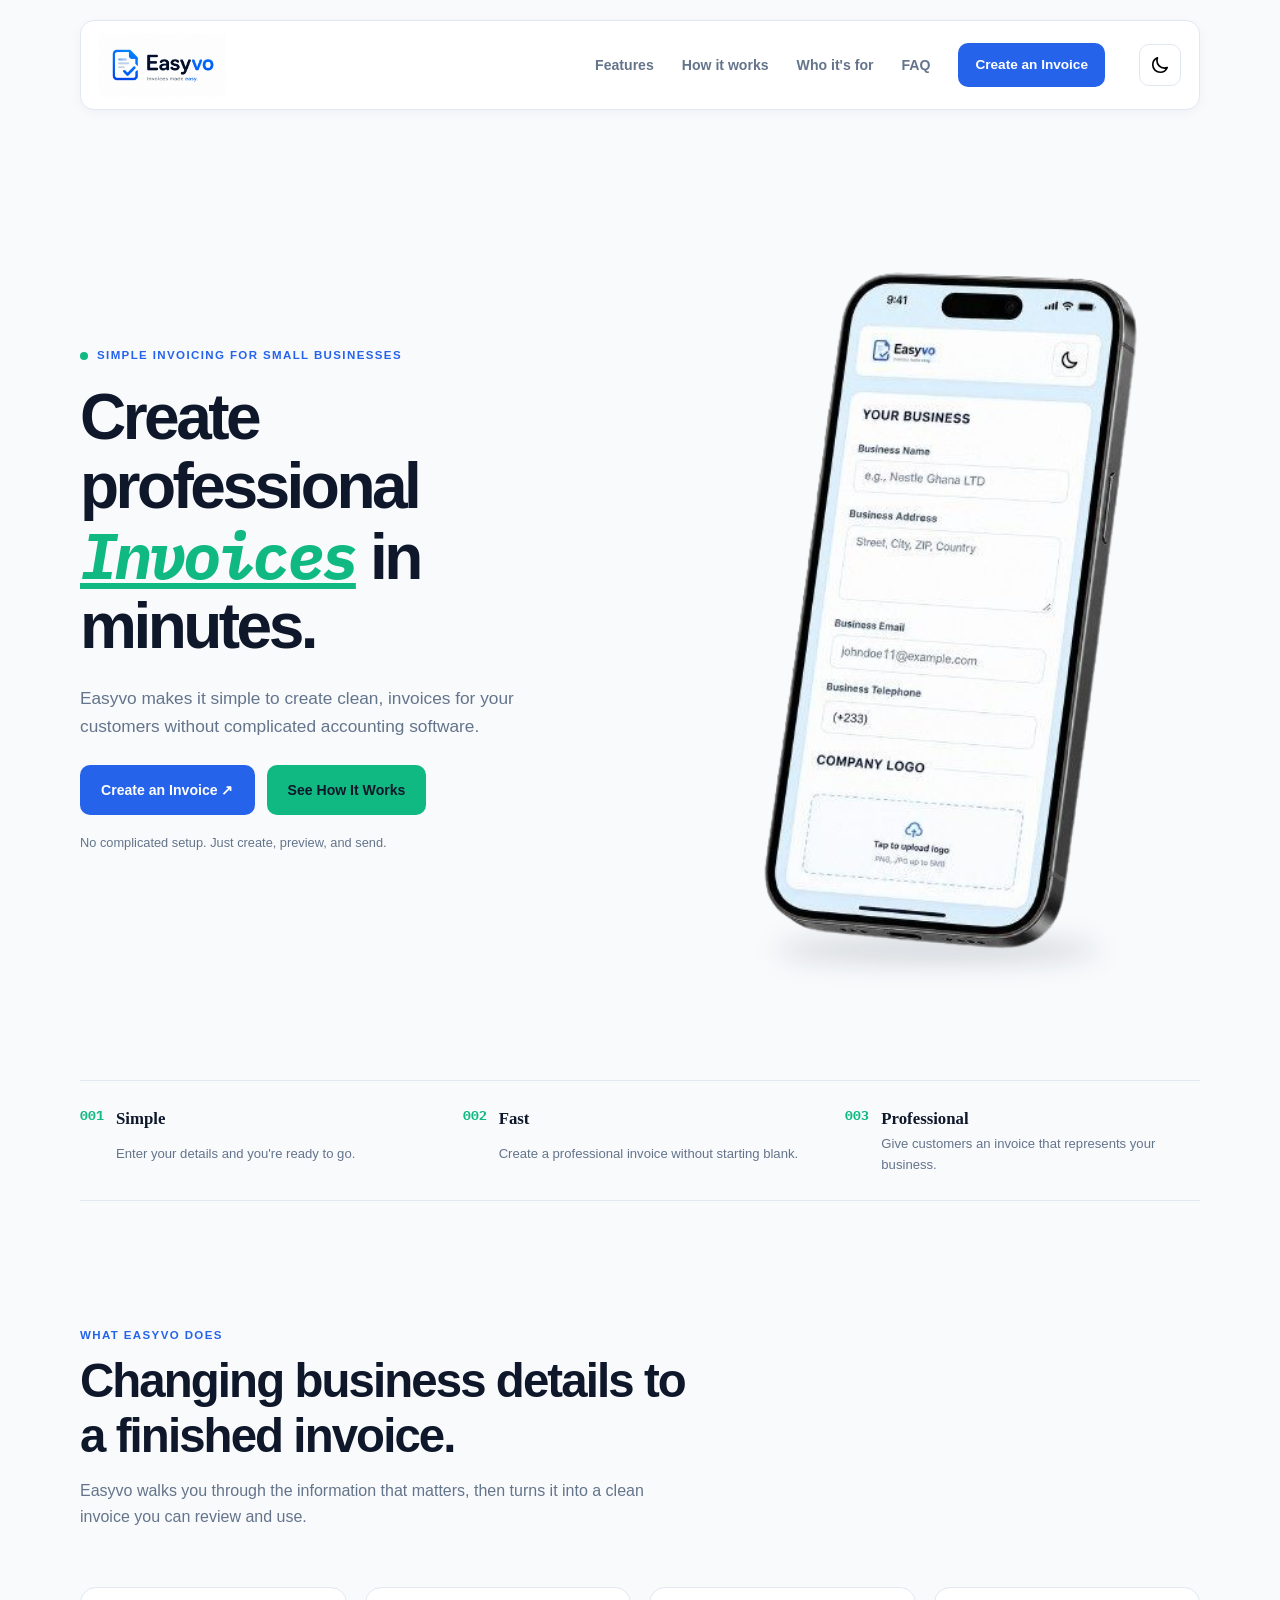
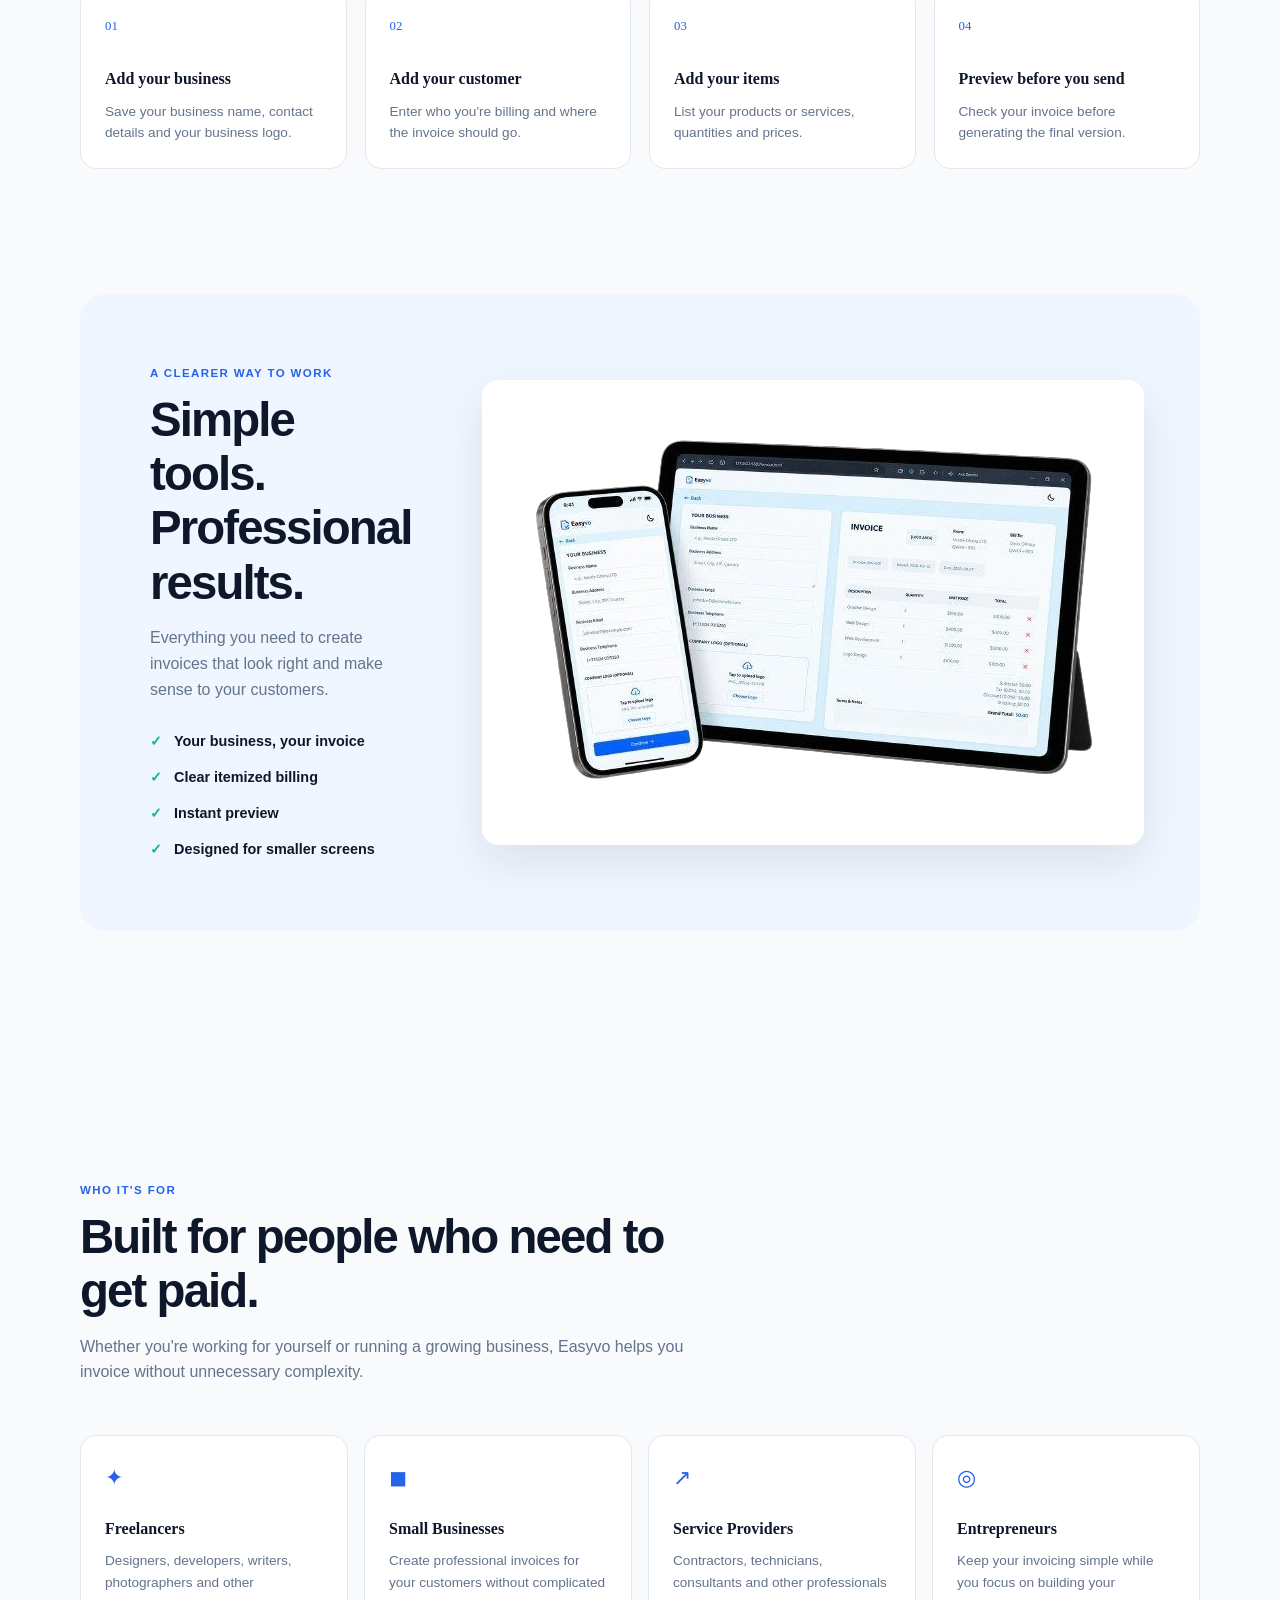
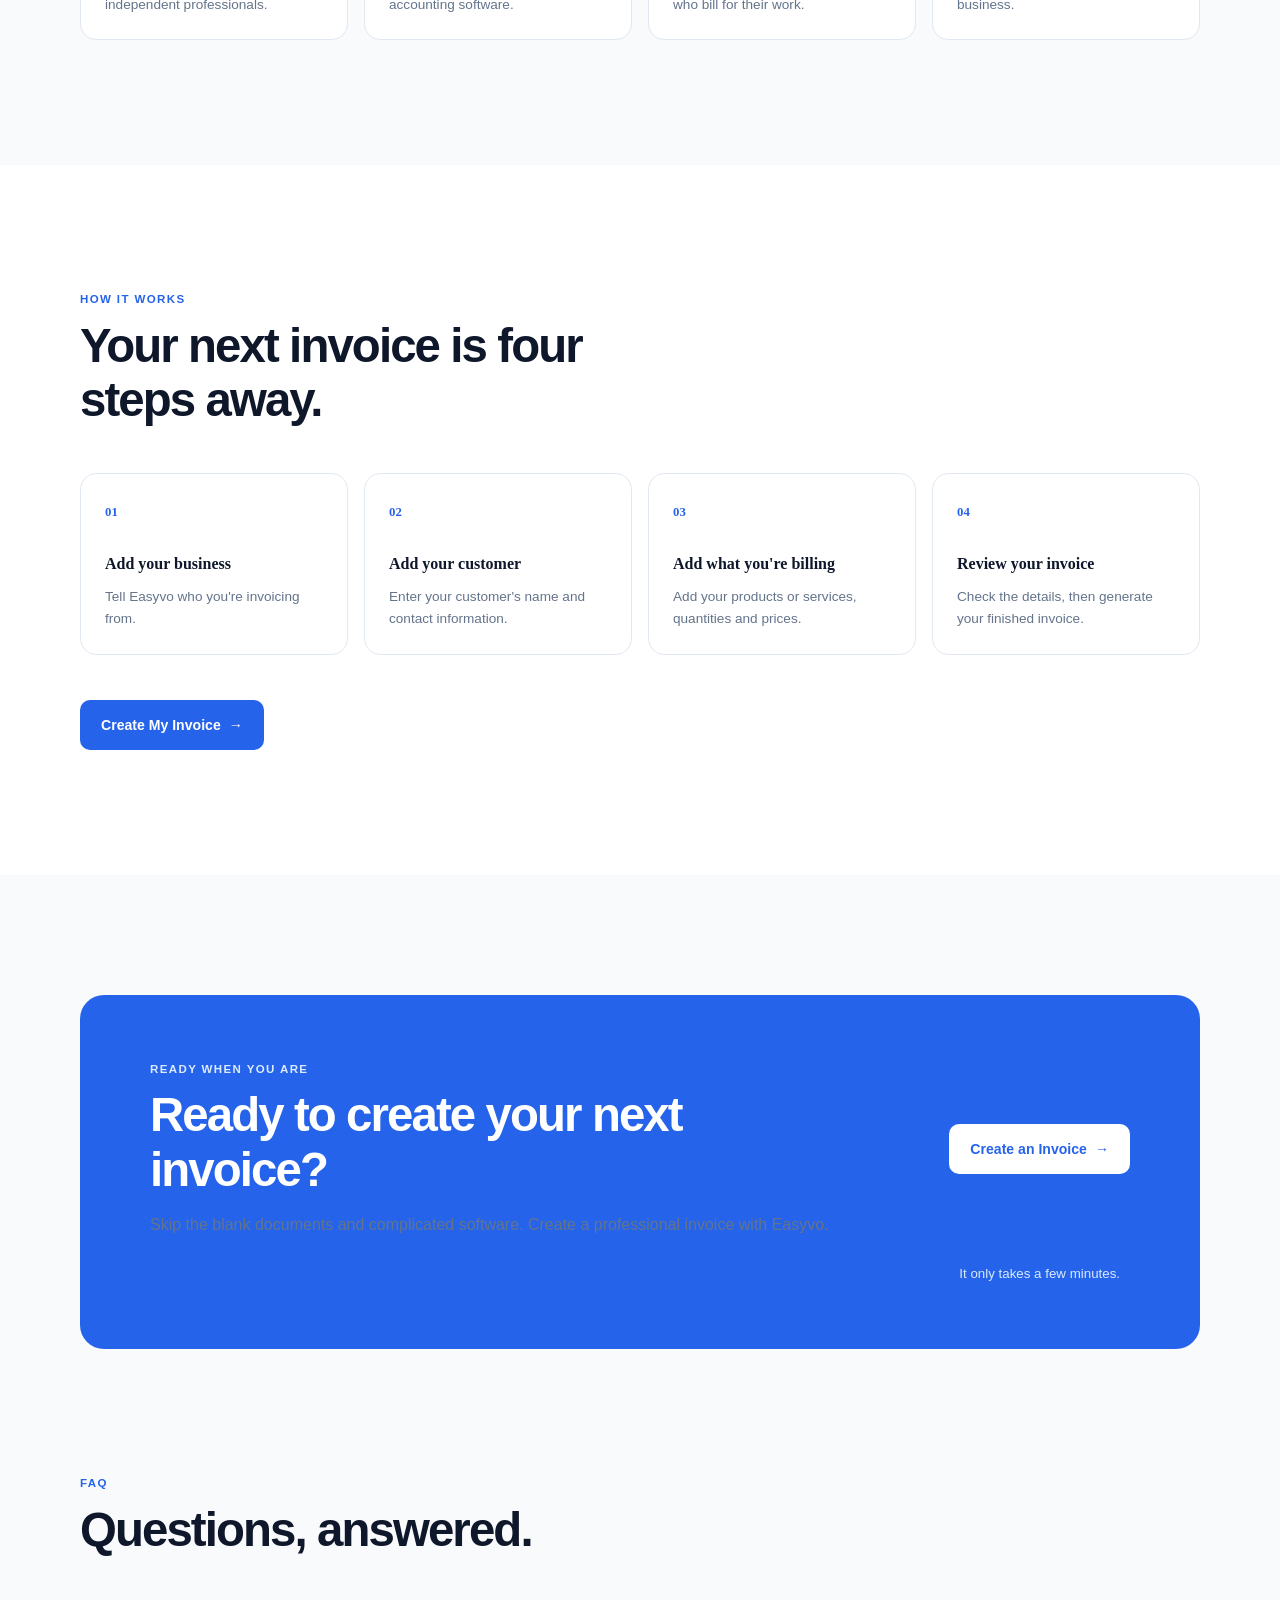
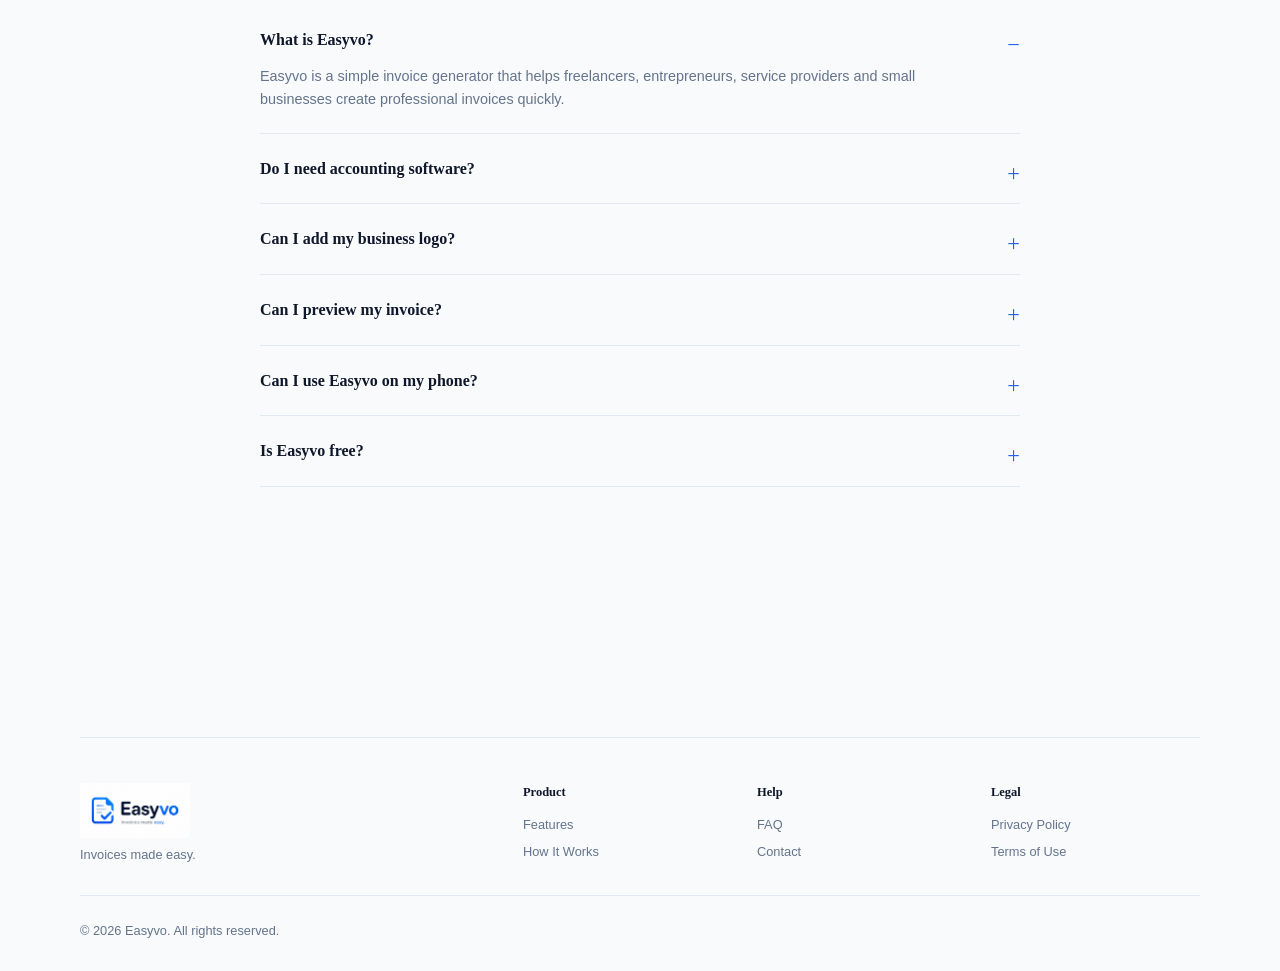
==== commit 5fbac9ff: "good now" ====
--- a/index.html
+++ b/index.html
@@ -9,7 +9,6 @@
 <link rel="preconnect" href="https://fonts.gstatic.com" crossorigin>
 <link href="https://fonts.googleapis.com/css2?family=Basic&family=IBM+Plex+Mono:ital,wght@0,100;0,200;0,300;0,400;0,500;0,600;0,700;1,100;1,200;1,300;1,400;1,500;1,600;1,700&display=swap" rel="stylesheet">
     <link rel="stylesheet" href="landing-page.css">
-    <link rel="stylesheet" href="responsive.css">
     <script src="landing-page.js" defer></script>
 </head>
 
@@ -47,19 +46,8 @@
     <main id="top">
         <section class="hero section-shell" data-aos="fade-up">
             <div class="hero-copy">
-                <p class="eyebrow">Simple invoicing for small businesses</p>
-                <h1>Create professional
-                     <em>
-                    <span class="wobble 1">i</span>
-                    <span class="wobble 2">n</span>
-                    <span class="wobble 3">v</span>
-                    <span class="wobble 4">o</span>
-                    <span class="wobble 5">i</span>
-                    <span class="wobble 6">c</span>
-                    <span class="wobble 7">e</span>
-                    <span class="wobble 8">s</span>
-                </em> 
-                in minutes.</h1>
+                <p class="eyebrow"><span aria-hidden="true"></span>Simple invoicing for small businesses</p>
+                <h1>Create professional <em>invoices</em> in minutes.</h1>
                 <p class="hero-description">Easyvo makes it simple to create clean, invoices for your customers without complicated accounting software.</p>
 
                 <div class="hero-actions">
@@ -111,7 +99,7 @@
                 <article>
                     <span>04</span>
                     <h3>Preview before you send</h3>
-                    <p>Check your invoice before generating the final report.</p>
+                    <p>Check your invoice before generating the final version.</p>
                 </article>
             </div>
         </section>
@@ -127,7 +115,7 @@
                         <li>Your business, your invoice</li>
                         <li>Clear itemized billing</li>
                         <li>Instant preview</li>
-                        <li>Designed for ease</li>
+                        <li>Designed for smaller screens</li>
                     </ul>
                 </div>
 
@@ -146,13 +134,13 @@
 
             <div class="audience-grid">
                 <article>
-                    <span>⁜</span>
+                    <span>✦</span>
                     <h3>Freelancers</h3>
                     <p>Designers, developers, writers, photographers and other independent professionals.</p>
                 </article>
 
                 <article>
-                    <span>🏛</span>
+                    <span>◼</span>
                     <h3>Small Businesses</h3>
                     <p>Create professional invoices for your customers without complicated accounting software.</p>
                 </article>
@@ -164,7 +152,7 @@
                 </article>
 
                 <article>
-                    <span>✴</span>
+                    <span>◎</span>
                     <h3>Entrepreneurs</h3>
                     <p>Keep your invoicing simple while you focus on building your business.</p>
                 </article>
--- a/landing-page.css
+++ b/landing-page.css
@@ -1,5 +1,4 @@
 :root {
-  --font: "IBM Plex Mono", monospace;
   --primary: #2563eb;
   --primary-dark: #1d4ed8;
   --accent: #10b981;
@@ -47,7 +46,7 @@
 .button,
 .nav-cta,
 .section-label {
-  font-family: var(--font);
+  font-family: "Plus Jakarta Sans", sans-serif;
 }
 
 a {
@@ -166,8 +165,8 @@
 
 .eyebrow,
 .section-label {
-   font-family: var(--font);
-  color: var(--accent);
+   font-family: "Plus Jakarta Sans", sans-serif;
+  color: var(--primary);
   font-size: .72rem;
   font-weight: 800;
   letter-spacing: .12em;
@@ -197,42 +196,12 @@
 }
 
 .hero h1 em {
-  cursor: pointer;
-  font-size: clamp(3rem, 9vw, 7rem);
+   text-decoration: underline;
    text-transform: capitalize;
    font-style: italic;
   color: var(--accent);
   font-family:"IBM Plex Mono", monospace;
-  display: inline-flex;
-
-  .wobble{
-    display: inline-block;
-    transition: transform 0.2s ease;
-    transform-origin: center;
-  }
-  em:hover .wobble,
-  .wobble:hover{
-    animation: wobble 0.6s ease-in-out infinite;
-  }
-  
-}
-  .wobble:nth-child(1){animation-delay: 0s;}
-  .wobble:nth-child(2){animation-delay: 0.5s;}
-  .wobble:nth-child(3){animation-delay: 0.10s;}
-  .wobble:nth-child(4){animation-delay: 0.15s;}
-  .wobble:nth-child(5){animation-delay: 0.20s;}
-  .wobble:nth-child(6){animation-delay: 0.25s;}
-  .wobble:nth-child(7){animation-delay: 0.30s;}
-  .wobble:nth-child(8){animation-delay: 0.35s;}
-
-  @keyframes wobble {
-    0% {transform: translateY(0)   rotate(0deg);}
-    25% {transform: translateY(-10px)   rotate(-10deg);}
-    50% {transform: translateY(0)   rotate(0deg);}
-    75% {transform: translateY(-10px)   rotate(10deg);}
-    100% {transform: translateY(0)   rotate(0deg);}
-  }
-
+}
 
 .hero-description {
   max-width: 510px;
@@ -244,8 +213,7 @@
 .hero-actions {
   display: flex;
   flex-wrap: wrap;
-  gap: 30px;
-  padding: 30px;
+  gap: 12px;
 }
 
 .button {
@@ -266,12 +234,13 @@
 
 .button-secondary {
   background: var(--accent);
-  color: rgb(245, 246, 247);
+  color: var(--text);
   transition: 0.3s;
 }
 
 .button-secondary:hover {
-   background-color: #10b981a9;
+   border: 1px solid var(--accent);
+   background-color: var(--surface);
   color: var(--text);
 }
 .button-secondary:active{
@@ -461,8 +430,8 @@
 
 .flow-grid span,
 .steps-grid b {
-  color: var(--accent);
-  font-family: "IBM Plex Mono", monospace;
+  color: var(--primary);
+  font-family: "Plus Jakarta Sans";
   font-size: .8rem;
 }
 
@@ -518,8 +487,6 @@
   box-shadow: var(--shadow);
 }
 
-
-
 .audience-grid {
   display: grid;
   grid-template-columns: repeat(4, 1fr);
@@ -656,7 +623,7 @@
 .site-footer b {
   display: block;
   margin-bottom: 12px;
-  font-family: "IBM Plex Mono", monospace;
+  font-family: "Plus Jakarta Sans";
   font-size: .78rem;
 }
 
@@ -674,3 +641,287 @@
   border-top: 1px solid var(--border);
 }
 
+@media (max-width: 800px) {
+  .top-navbar {
+    gap: 15px;
+  }
+
+  .nav-links {
+    gap: 14px;
+  }
+
+  .hero {
+    grid-template-columns: 1fr;
+    gap: 50px;
+    padding: 75px 0;
+  }
+
+  .hero-copy {
+    max-width: 650px;
+  }
+
+  .product-preview {
+    justify-content: flex-start;
+  }
+
+  .value-strip,
+  .flow-grid,
+  .audience-grid,
+  .steps-grid {
+    grid-template-columns: repeat(2, 1fr);
+  }
+
+  .showcase-card {
+    grid-template-columns: 1fr;
+    gap: 40px;
+    padding: 40px;
+  }
+
+  .final-cta {
+    grid-template-columns: 1fr;
+    margin-top: 80px;
+    padding: 45px 35px;
+  }
+
+  .final-cta small {
+    grid-column: auto;
+    text-align: left;
+  }
+
+  .site-footer {
+    grid-template-columns: repeat(3, 1fr);
+  }
+
+  .footer-brand {
+    grid-column: 1/-1;
+  }
+}
+
+@media (max-width: 600px) {
+  .section-shell {
+    width: min(100% - 32px, 1120px);
+  }
+
+  .top-navbar {
+    width: calc(100% - 32px);
+    padding: 10px 12px;
+  }
+
+  .nav-links,
+  .nav-cta {
+    display: none;
+  }
+
+  .navbar-logo {
+    width: 112px;
+  }
+
+  .navbar-actions {
+    margin-left: auto;
+  }
+
+  .hero {
+    padding: 60px 0;
+  }
+
+  .hero h1 {
+    font-size: clamp(2.45rem, 12vw, 3.5rem);
+  }
+
+  .hero-description {
+    font-size: .98rem;
+  }
+
+  .hero-actions {
+    flex-direction: column;
+    align-items: stretch;
+  }
+
+  .button {
+    width: 100%;
+  }
+
+  .preview-window {
+    transform: none;
+  }
+
+  .invoice-sheet {
+    padding: 20px;
+  }
+
+  .value-strip,
+  .flow-grid,
+  .audience-grid,
+  .steps-grid {
+    grid-template-columns: 1fr;
+  }
+
+  .value-strip {
+    gap: 18px;
+  }
+
+  .content-section,
+  .steps-section,
+  .faq-section {
+    padding: 80px 0;
+  }
+
+  .showcase {
+    padding-bottom: 80px;
+  }
+
+  .showcase-card {
+    padding: 28px 22px;
+  }
+
+  .final-cta {
+    margin-top: 65px;
+  }
+
+  .site-footer {
+    width: calc(100% - 32px);
+    grid-template-columns: repeat(2, 1fr);
+    margin-top: 80px;
+  }
+
+  .footer-brand {
+    grid-column: 1/-1;
+  }
+
+  .copyright {
+    grid-column: 1/-1;
+  }
+}
+
+.nav-menu {
+  display: flex;
+  align-items: center;
+  gap: 28px;
+}
+
+.mobile-menu-toggle {
+  display: none;
+  width: 42px;
+  height: 42px;
+  padding: 9px;
+  border: 1px solid var(--border);
+  border-radius: 10px;
+  background: var(--surface);
+  cursor: pointer;
+}
+
+.mobile-menu-toggle span {
+  display: block;
+  width: 20px;
+  height: 2px;
+  margin: 4px auto;
+  background: var(--text);
+  transition: transform .2s, opacity .2s;
+}
+
+.hero-img {
+  position: relative;
+  display: flex;
+  align-items: center;
+  justify-content: center;
+  min-height: 390px;
+}
+
+.float-img {
+  position: relative;
+  z-index: 1;
+  display: block;
+  width: min(100%, 520px);
+  height: auto;
+  animation: float 3s ease-in-out infinite;
+  will-change: transform;
+}
+
+.img-shadow {
+  position: absolute;
+  bottom: 28px;
+  width: 62%;
+  height: 24px;
+  border-radius: 50%;
+  background: rgba(15, 23, 42, .16);
+  filter: blur(13px);
+}
+
+@keyframes float {
+  0%,
+  100% {
+    transform: translateY(0);
+  }
+
+  50% {
+    transform: translateY(-30px);
+  }
+}
+
+@media (max-width: 600px) {
+  .top-navbar {
+    position: relative;
+  }
+
+  .mobile-menu-toggle {
+    display: block;
+  }
+
+  .nav-menu {
+    display: none;
+  }
+
+  .top-navbar.menu-open .nav-menu {
+    position: absolute;
+    z-index: 10;
+    top: calc(100% + 8px);
+    left: 0;
+    right: 0;
+    display: flex;
+    flex-direction: column;
+    align-items: stretch;
+    gap: 14px;
+    padding: 16px;
+    border: 1px solid var(--border);
+    border-radius: 14px;
+    background: var(--surface);
+    box-shadow: var(--shadow);
+  }
+
+  .top-navbar.menu-open .nav-links {
+    display: flex;
+    flex-direction: column;
+    align-items: stretch;
+    gap: 0;
+  }
+
+  .top-navbar.menu-open .nav-links a {
+    display: block;
+    padding: 10px 4px;
+  }
+
+  .top-navbar.menu-open .nav-cta {
+    display: inline-flex;
+    width: 100%;
+  }
+
+  .top-navbar.menu-open .mobile-menu-toggle span:nth-child(1) {
+    transform: translateY(6px) rotate(45deg);
+  }
+
+  .top-navbar.menu-open .mobile-menu-toggle span:nth-child(2) {
+    opacity: 0;
+  }
+
+  .top-navbar.menu-open .mobile-menu-toggle span:nth-child(3) {
+    transform: translateY(-6px) rotate(-45deg);
+  }
+
+  .hero-img {
+    min-height: 280px;
+  }
+
+  .float-img {
+    width: min(100%, 390px);
+  }
+}
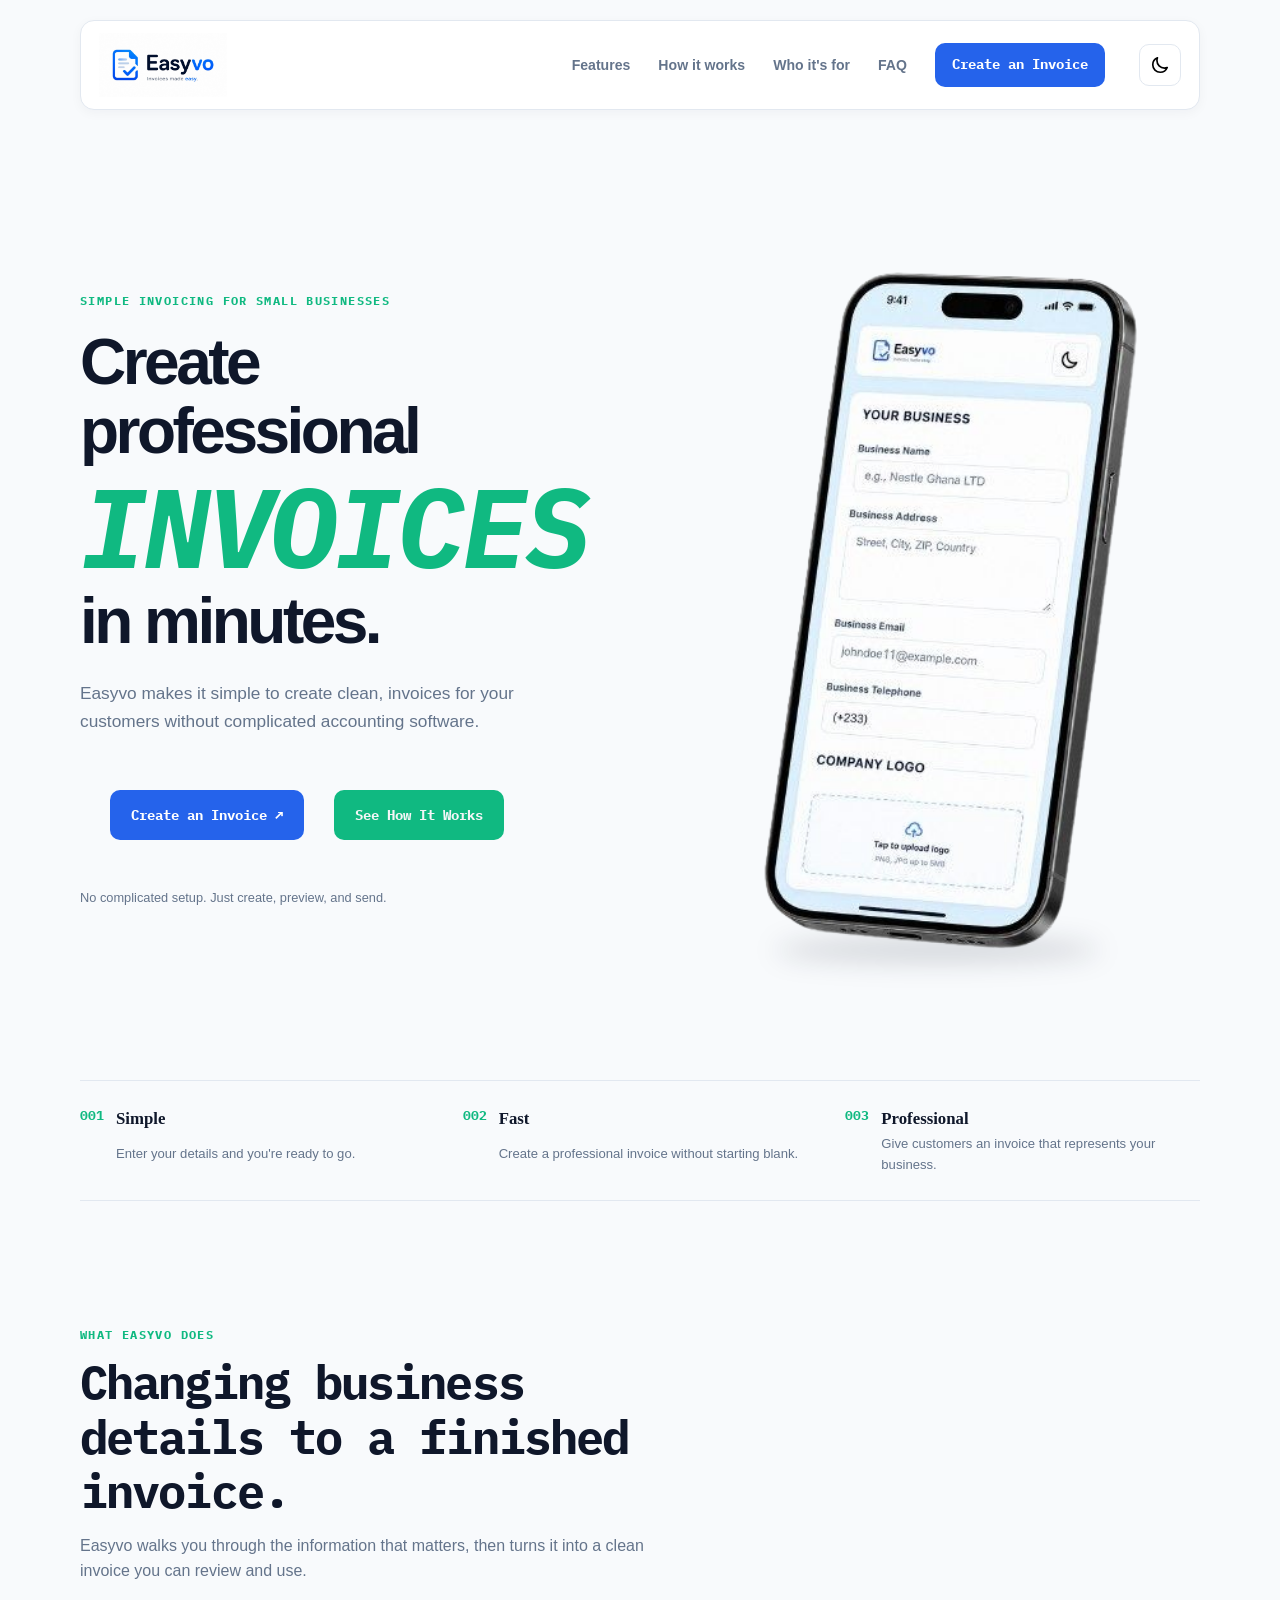
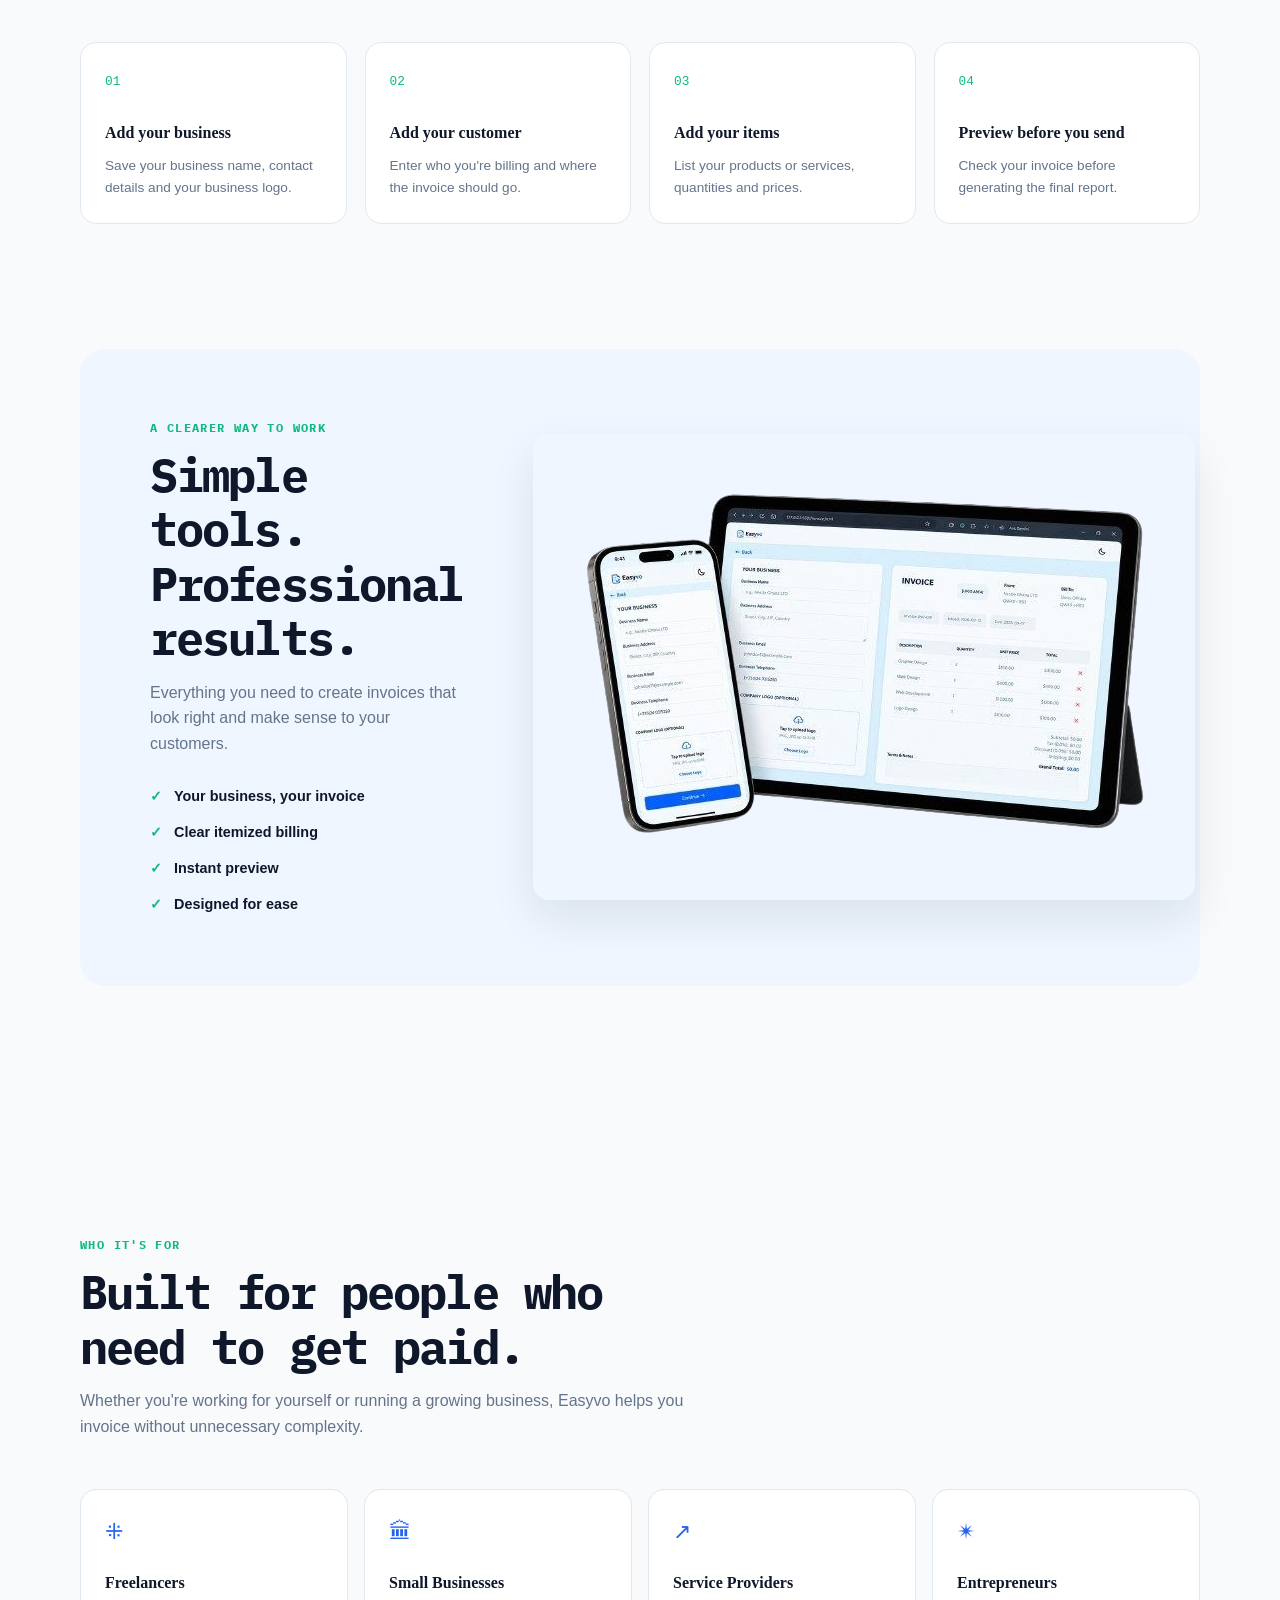
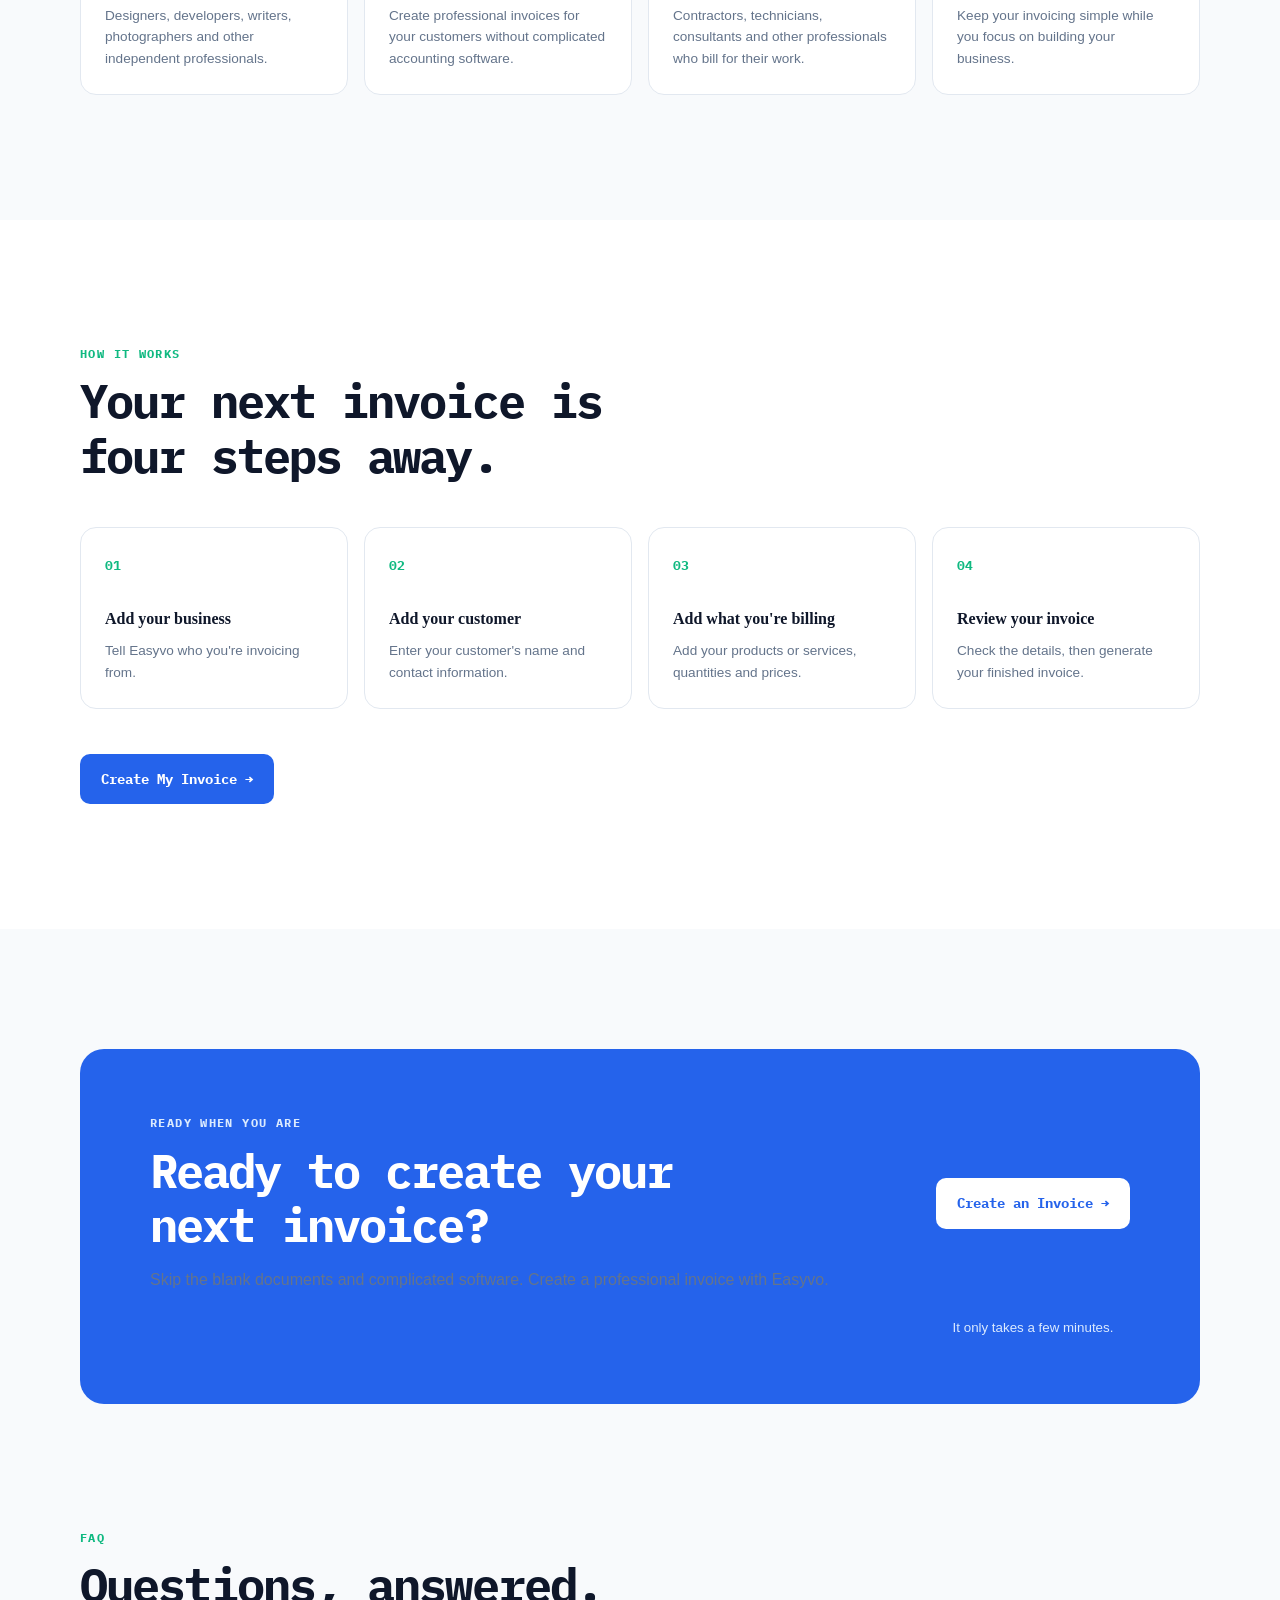
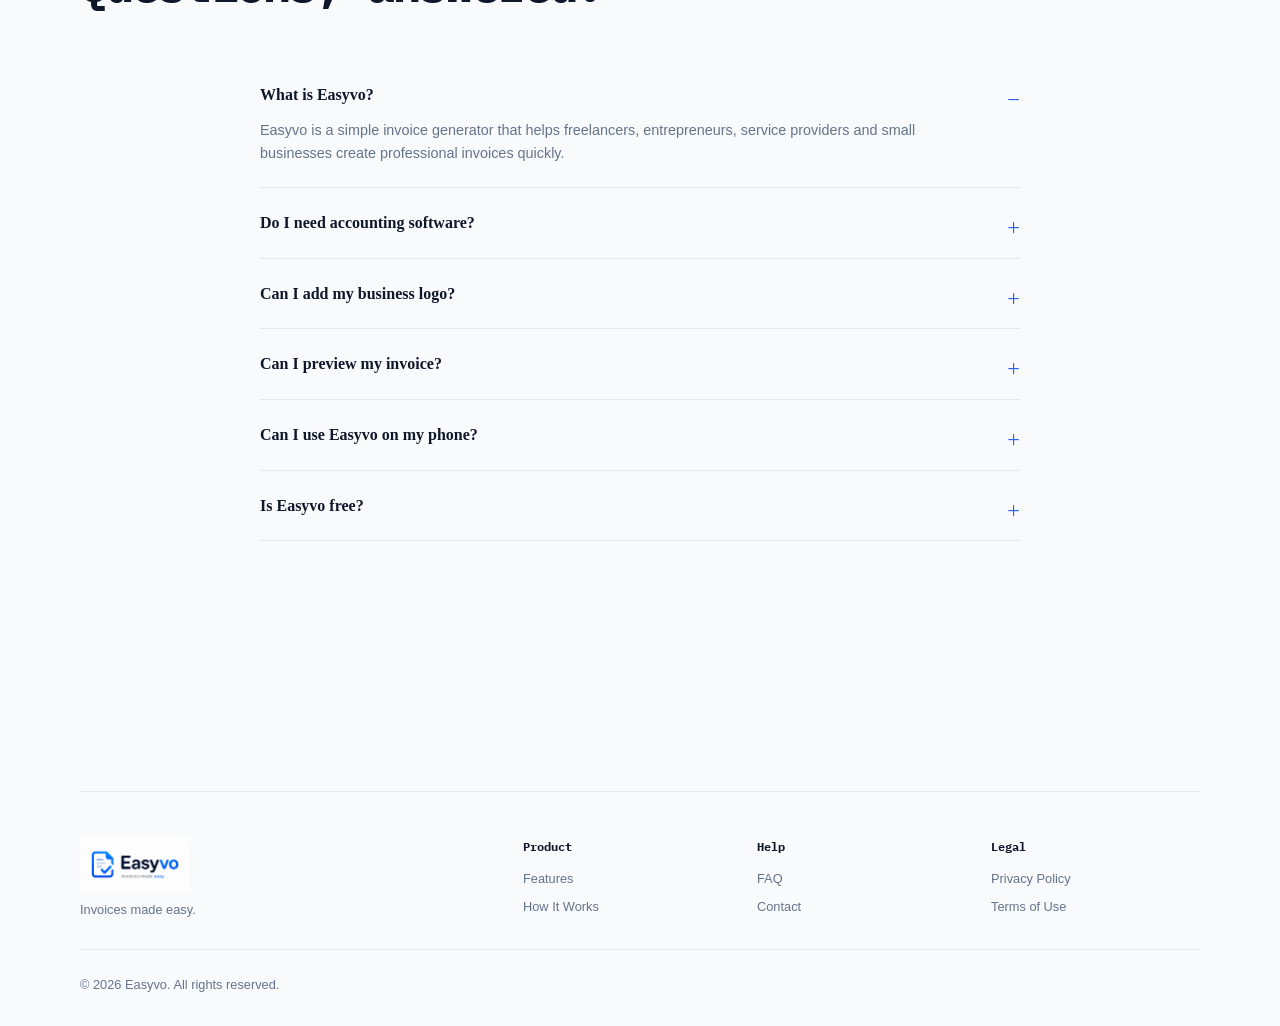
==== commit abaf0666: "Merge branch 'main' into agents/fix-mobile-mockup-responsiveness" ====
--- a/index.html
+++ b/index.html
@@ -9,6 +9,7 @@
 <link rel="preconnect" href="https://fonts.gstatic.com" crossorigin>
 <link href="https://fonts.googleapis.com/css2?family=Basic&family=IBM+Plex+Mono:ital,wght@0,100;0,200;0,300;0,400;0,500;0,600;0,700;1,100;1,200;1,300;1,400;1,500;1,600;1,700&display=swap" rel="stylesheet">
     <link rel="stylesheet" href="landing-page.css">
+    <link rel="stylesheet" href="responsive.css">
     <script src="landing-page.js" defer></script>
 </head>
 
@@ -46,8 +47,19 @@
     <main id="top">
         <section class="hero section-shell" data-aos="fade-up">
             <div class="hero-copy">
-                <p class="eyebrow"><span aria-hidden="true"></span>Simple invoicing for small businesses</p>
-                <h1>Create professional <em>invoices</em> in minutes.</h1>
+                <p class="eyebrow">Simple invoicing for small businesses</p>
+                <h1>Create professional
+                     <em>
+                    <span class="wobble 1">i</span>
+                    <span class="wobble 2">n</span>
+                    <span class="wobble 3">v</span>
+                    <span class="wobble 4">o</span>
+                    <span class="wobble 5">i</span>
+                    <span class="wobble 6">c</span>
+                    <span class="wobble 7">e</span>
+                    <span class="wobble 8">s</span>
+                </em> 
+                in minutes.</h1>
                 <p class="hero-description">Easyvo makes it simple to create clean, invoices for your customers without complicated accounting software.</p>
 
                 <div class="hero-actions">
@@ -99,7 +111,7 @@
                 <article>
                     <span>04</span>
                     <h3>Preview before you send</h3>
-                    <p>Check your invoice before generating the final version.</p>
+                    <p>Check your invoice before generating the final report.</p>
                 </article>
             </div>
         </section>
@@ -115,7 +127,7 @@
                         <li>Your business, your invoice</li>
                         <li>Clear itemized billing</li>
                         <li>Instant preview</li>
-                        <li>Designed for smaller screens</li>
+                        <li>Designed for ease</li>
                     </ul>
                 </div>
 
@@ -134,13 +146,13 @@
 
             <div class="audience-grid">
                 <article>
-                    <span>✦</span>
+                    <span>⁜</span>
                     <h3>Freelancers</h3>
                     <p>Designers, developers, writers, photographers and other independent professionals.</p>
                 </article>
 
                 <article>
-                    <span>◼</span>
+                    <span>🏛</span>
                     <h3>Small Businesses</h3>
                     <p>Create professional invoices for your customers without complicated accounting software.</p>
                 </article>
@@ -152,7 +164,7 @@
                 </article>
 
                 <article>
-                    <span>◎</span>
+                    <span>✴</span>
                     <h3>Entrepreneurs</h3>
                     <p>Keep your invoicing simple while you focus on building your business.</p>
                 </article>
--- a/landing-page.css
+++ b/landing-page.css
@@ -1,4 +1,5 @@
 :root {
+  --font: "IBM Plex Mono", monospace;
   --primary: #2563eb;
   --primary-dark: #1d4ed8;
   --accent: #10b981;
@@ -46,7 +47,7 @@
 .button,
 .nav-cta,
 .section-label {
-  font-family: "Plus Jakarta Sans", sans-serif;
+  font-family: var(--font);
 }
 
 a {
@@ -165,8 +166,8 @@
 
 .eyebrow,
 .section-label {
-   font-family: "Plus Jakarta Sans", sans-serif;
-  color: var(--primary);
+   font-family: var(--font);
+  color: var(--accent);
   font-size: .72rem;
   font-weight: 800;
   letter-spacing: .12em;
@@ -196,12 +197,42 @@
 }
 
 .hero h1 em {
-   text-decoration: underline;
+  cursor: pointer;
+  font-size: clamp(3rem, 9vw, 7rem);
    text-transform: capitalize;
    font-style: italic;
   color: var(--accent);
   font-family:"IBM Plex Mono", monospace;
-}
+  display: inline-flex;
+
+  .wobble{
+    display: inline-block;
+    transition: transform 0.2s ease;
+    transform-origin: center;
+  }
+  em:hover .wobble,
+  .wobble:hover{
+    animation: wobble 0.6s ease-in-out infinite;
+  }
+  
+}
+  .wobble:nth-child(1){animation-delay: 0s;}
+  .wobble:nth-child(2){animation-delay: 0.5s;}
+  .wobble:nth-child(3){animation-delay: 0.10s;}
+  .wobble:nth-child(4){animation-delay: 0.15s;}
+  .wobble:nth-child(5){animation-delay: 0.20s;}
+  .wobble:nth-child(6){animation-delay: 0.25s;}
+  .wobble:nth-child(7){animation-delay: 0.30s;}
+  .wobble:nth-child(8){animation-delay: 0.35s;}
+
+  @keyframes wobble {
+    0% {transform: translateY(0)   rotate(0deg);}
+    25% {transform: translateY(-10px)   rotate(-10deg);}
+    50% {transform: translateY(0)   rotate(0deg);}
+    75% {transform: translateY(-10px)   rotate(10deg);}
+    100% {transform: translateY(0)   rotate(0deg);}
+  }
+
 
 .hero-description {
   max-width: 510px;
@@ -213,7 +244,8 @@
 .hero-actions {
   display: flex;
   flex-wrap: wrap;
-  gap: 12px;
+  gap: 30px;
+  padding: 30px;
 }
 
 .button {
@@ -234,13 +266,12 @@
 
 .button-secondary {
   background: var(--accent);
-  color: var(--text);
+  color: rgb(245, 246, 247);
   transition: 0.3s;
 }
 
 .button-secondary:hover {
-   border: 1px solid var(--accent);
-   background-color: var(--surface);
+   background-color: #10b981a9;
   color: var(--text);
 }
 .button-secondary:active{
@@ -430,8 +461,8 @@
 
 .flow-grid span,
 .steps-grid b {
-  color: var(--primary);
-  font-family: "Plus Jakarta Sans";
+  color: var(--accent);
+  font-family: "IBM Plex Mono", monospace;
   font-size: .8rem;
 }
 
@@ -483,9 +514,11 @@
 .mobile-mockup {
   padding: 25px;
   border-radius: 16px;
-  background: var(--surface);
+  background: transparent;
   box-shadow: var(--shadow);
 }
+
+
 
 .audience-grid {
   display: grid;
@@ -623,7 +656,7 @@
 .site-footer b {
   display: block;
   margin-bottom: 12px;
-  font-family: "Plus Jakarta Sans";
+  font-family: "IBM Plex Mono", monospace;
   font-size: .78rem;
 }
 
@@ -641,287 +674,3 @@
   border-top: 1px solid var(--border);
 }
 
-@media (max-width: 800px) {
-  .top-navbar {
-    gap: 15px;
-  }
-
-  .nav-links {
-    gap: 14px;
-  }
-
-  .hero {
-    grid-template-columns: 1fr;
-    gap: 50px;
-    padding: 75px 0;
-  }
-
-  .hero-copy {
-    max-width: 650px;
-  }
-
-  .product-preview {
-    justify-content: flex-start;
-  }
-
-  .value-strip,
-  .flow-grid,
-  .audience-grid,
-  .steps-grid {
-    grid-template-columns: repeat(2, 1fr);
-  }
-
-  .showcase-card {
-    grid-template-columns: 1fr;
-    gap: 40px;
-    padding: 40px;
-  }
-
-  .final-cta {
-    grid-template-columns: 1fr;
-    margin-top: 80px;
-    padding: 45px 35px;
-  }
-
-  .final-cta small {
-    grid-column: auto;
-    text-align: left;
-  }
-
-  .site-footer {
-    grid-template-columns: repeat(3, 1fr);
-  }
-
-  .footer-brand {
-    grid-column: 1/-1;
-  }
-}
-
-@media (max-width: 600px) {
-  .section-shell {
-    width: min(100% - 32px, 1120px);
-  }
-
-  .top-navbar {
-    width: calc(100% - 32px);
-    padding: 10px 12px;
-  }
-
-  .nav-links,
-  .nav-cta {
-    display: none;
-  }
-
-  .navbar-logo {
-    width: 112px;
-  }
-
-  .navbar-actions {
-    margin-left: auto;
-  }
-
-  .hero {
-    padding: 60px 0;
-  }
-
-  .hero h1 {
-    font-size: clamp(2.45rem, 12vw, 3.5rem);
-  }
-
-  .hero-description {
-    font-size: .98rem;
-  }
-
-  .hero-actions {
-    flex-direction: column;
-    align-items: stretch;
-  }
-
-  .button {
-    width: 100%;
-  }
-
-  .preview-window {
-    transform: none;
-  }
-
-  .invoice-sheet {
-    padding: 20px;
-  }
-
-  .value-strip,
-  .flow-grid,
-  .audience-grid,
-  .steps-grid {
-    grid-template-columns: 1fr;
-  }
-
-  .value-strip {
-    gap: 18px;
-  }
-
-  .content-section,
-  .steps-section,
-  .faq-section {
-    padding: 80px 0;
-  }
-
-  .showcase {
-    padding-bottom: 80px;
-  }
-
-  .showcase-card {
-    padding: 28px 22px;
-  }
-
-  .final-cta {
-    margin-top: 65px;
-  }
-
-  .site-footer {
-    width: calc(100% - 32px);
-    grid-template-columns: repeat(2, 1fr);
-    margin-top: 80px;
-  }
-
-  .footer-brand {
-    grid-column: 1/-1;
-  }
-
-  .copyright {
-    grid-column: 1/-1;
-  }
-}
-
-.nav-menu {
-  display: flex;
-  align-items: center;
-  gap: 28px;
-}
-
-.mobile-menu-toggle {
-  display: none;
-  width: 42px;
-  height: 42px;
-  padding: 9px;
-  border: 1px solid var(--border);
-  border-radius: 10px;
-  background: var(--surface);
-  cursor: pointer;
-}
-
-.mobile-menu-toggle span {
-  display: block;
-  width: 20px;
-  height: 2px;
-  margin: 4px auto;
-  background: var(--text);
-  transition: transform .2s, opacity .2s;
-}
-
-.hero-img {
-  position: relative;
-  display: flex;
-  align-items: center;
-  justify-content: center;
-  min-height: 390px;
-}
-
-.float-img {
-  position: relative;
-  z-index: 1;
-  display: block;
-  width: min(100%, 520px);
-  height: auto;
-  animation: float 3s ease-in-out infinite;
-  will-change: transform;
-}
-
-.img-shadow {
-  position: absolute;
-  bottom: 28px;
-  width: 62%;
-  height: 24px;
-  border-radius: 50%;
-  background: rgba(15, 23, 42, .16);
-  filter: blur(13px);
-}
-
-@keyframes float {
-  0%,
-  100% {
-    transform: translateY(0);
-  }
-
-  50% {
-    transform: translateY(-30px);
-  }
-}
-
-@media (max-width: 600px) {
-  .top-navbar {
-    position: relative;
-  }
-
-  .mobile-menu-toggle {
-    display: block;
-  }
-
-  .nav-menu {
-    display: none;
-  }
-
-  .top-navbar.menu-open .nav-menu {
-    position: absolute;
-    z-index: 10;
-    top: calc(100% + 8px);
-    left: 0;
-    right: 0;
-    display: flex;
-    flex-direction: column;
-    align-items: stretch;
-    gap: 14px;
-    padding: 16px;
-    border: 1px solid var(--border);
-    border-radius: 14px;
-    background: var(--surface);
-    box-shadow: var(--shadow);
-  }
-
-  .top-navbar.menu-open .nav-links {
-    display: flex;
-    flex-direction: column;
-    align-items: stretch;
-    gap: 0;
-  }
-
-  .top-navbar.menu-open .nav-links a {
-    display: block;
-    padding: 10px 4px;
-  }
-
-  .top-navbar.menu-open .nav-cta {
-    display: inline-flex;
-    width: 100%;
-  }
-
-  .top-navbar.menu-open .mobile-menu-toggle span:nth-child(1) {
-    transform: translateY(6px) rotate(45deg);
-  }
-
-  .top-navbar.menu-open .mobile-menu-toggle span:nth-child(2) {
-    opacity: 0;
-  }
-
-  .top-navbar.menu-open .mobile-menu-toggle span:nth-child(3) {
-    transform: translateY(-6px) rotate(-45deg);
-  }
-
-  .hero-img {
-    min-height: 280px;
-  }
-
-  .float-img {
-    width: min(100%, 390px);
-  }
-}
--- a/responsive.css
+++ b/responsive.css
@@ -0,0 +1,302 @@
+@media (max-width: 800px) {
+  .top-navbar {
+    gap: 15px;
+  }
+
+  .nav-links {
+    gap: 14px;
+  }
+
+  .hero {
+    grid-template-columns: 1fr;
+    gap: 50px;
+    padding: 75px 0;
+  }
+
+  .hero-copy {
+    max-width: 650px;
+  }
+
+  .product-preview {
+    justify-content: flex-start;
+  }
+
+  .value-strip,
+  .flow-grid,
+  .audience-grid,
+  .steps-grid {
+    grid-template-columns: repeat(2, 1fr);
+  }
+
+  .showcase-card {
+    grid-template-columns: 1fr;
+    gap: 40px;
+    padding: 40px;
+  }
+
+  .mobile-mockup {
+    width: min(100%, 520px);
+    margin-inline: auto;
+    padding: 20px;
+  }
+
+  .mobile-preview {
+    display: block;
+    width: 100%;
+    max-width: 100%;
+    height: auto;
+  }
+
+  .final-cta {
+    grid-template-columns: 1fr;
+    margin-top: 80px;
+    padding: 45px 35px;
+  }
+
+  .final-cta small {
+    grid-column: auto;
+    text-align: left;
+  }
+
+  .site-footer {
+    grid-template-columns: repeat(3, 1fr);
+  }
+
+  .footer-brand {
+    grid-column: 1/-1;
+  }
+}
+
+@media (max-width: 600px) {
+  .section-shell {
+    width: min(100% - 32px, 1120px);
+  }
+
+  .top-navbar {
+    width: calc(100% - 32px);
+    padding: 10px 12px;
+  }
+
+  .nav-links,
+  .nav-cta {
+    display: none;
+  }
+
+  .navbar-logo {
+    width: 112px;
+  }
+
+  .navbar-actions {
+    margin-left: auto;
+  }
+
+  .hero {
+    padding: 60px 0;
+  }
+
+  .hero h1 {
+    font-size: clamp(2.45rem, 12vw, 3.5rem);
+  }
+
+  .hero-description {
+    font-size: .98rem;
+  }
+
+  .hero-actions {
+    flex-direction: column;
+    align-items: stretch;
+  }
+
+  .button {
+    width: 100%;
+  }
+
+  .preview-window {
+    transform: none;
+  }
+
+  .invoice-sheet {
+    padding: 20px;
+  }
+
+  .value-strip,
+  .flow-grid,
+  .audience-grid,
+  .steps-grid {
+    grid-template-columns: 1fr;
+  }
+
+  .value-strip {
+    gap: 18px;
+  }
+
+  .content-section,
+  .steps-section,
+  .faq-section {
+    padding: 80px 0;
+  }
+
+  .showcase {
+    padding-bottom: 80px;
+  }
+
+  .showcase-card {
+    padding: 28px 22px;
+  }
+
+  .mobile-mockup {
+    width: 100%;
+    padding: 14px;
+  }
+
+  .final-cta {
+    margin-top: 65px;
+  }
+
+  .site-footer {
+    width: calc(100% - 32px);
+    grid-template-columns: repeat(2, 1fr);
+    margin-top: 80px;
+  }
+
+  .footer-brand {
+    grid-column: 1/-1;
+  }
+
+  .copyright {
+    grid-column: 1/-1;
+  }
+}
+
+.nav-menu {
+  display: flex;
+  align-items: center;
+  gap: 28px;
+}
+
+.mobile-menu-toggle {
+  display: none;
+  width: 42px;
+  height: 42px;
+  padding: 9px;
+  border: 1px solid var(--border);
+  border-radius: 10px;
+  background: var(--surface);
+  cursor: pointer;
+}
+
+.mobile-menu-toggle span {
+  display: block;
+  width: 20px;
+  height: 2px;
+  margin: 4px auto;
+  background: var(--text);
+  transition: transform .2s, opacity .2s;
+}
+
+.hero-img {
+  position: relative;
+  display: flex;
+  align-items: center;
+  justify-content: center;
+  min-height: 390px;
+}
+
+.float-img {
+  position: relative;
+  z-index: 1;
+  display: block;
+  width: min(100%, 520px);
+  height: auto;
+  animation: float 3s ease-in-out infinite;
+  will-change: transform;
+}
+
+.img-shadow {
+  position: absolute;
+  bottom: 28px;
+  width: 62%;
+  height: 24px;
+  border-radius: 50%;
+  background: rgba(15, 23, 42, .16);
+  filter: blur(13px);
+}
+
+@keyframes float {
+  0%,
+  100% {
+    transform: translateY(0);
+  }
+
+  50% {
+    transform: translateY(-30px);
+  }
+}
+
+@media (max-width: 600px) {
+  .top-navbar {
+    position: relative;
+  }
+
+  .mobile-menu-toggle {
+    display: block;
+  }
+
+  .nav-menu {
+    display: none;
+  }
+
+  .top-navbar.menu-open .nav-menu {
+    position: absolute;
+    z-index: 10;
+    top: calc(100% + 8px);
+    left: 0;
+    right: 0;
+    display: flex;
+    flex-direction: column;
+    align-items: stretch;
+    gap: 14px;
+    padding: 16px;
+    border: 1px solid var(--border);
+    border-radius: 14px;
+    background: var(--surface);
+    box-shadow: var(--shadow);
+  }
+
+  .top-navbar.menu-open .nav-links {
+    display: flex;
+    flex-direction: column;
+    align-items: stretch;
+    gap: 0;
+  }
+
+  .top-navbar.menu-open .nav-links a {
+    display: block;
+    padding: 10px 4px;
+  }
+
+  .top-navbar.menu-open .nav-cta {
+    display: inline-flex;
+    width: 100%;
+  }
+
+  .top-navbar.menu-open .mobile-menu-toggle span:nth-child(1) {
+    transform: translateY(6px) rotate(45deg);
+  }
+
+  .top-navbar.menu-open .mobile-menu-toggle span:nth-child(2) {
+    opacity: 0;
+  }
+
+  .top-navbar.menu-open .mobile-menu-toggle span:nth-child(3) {
+    transform: translateY(-6px) rotate(-45deg);
+  }
+
+  .hero-img {
+    min-height: 280px;
+  }
+
+  .float-img {
+    width: min(100%, 390px);
+  }
+}
